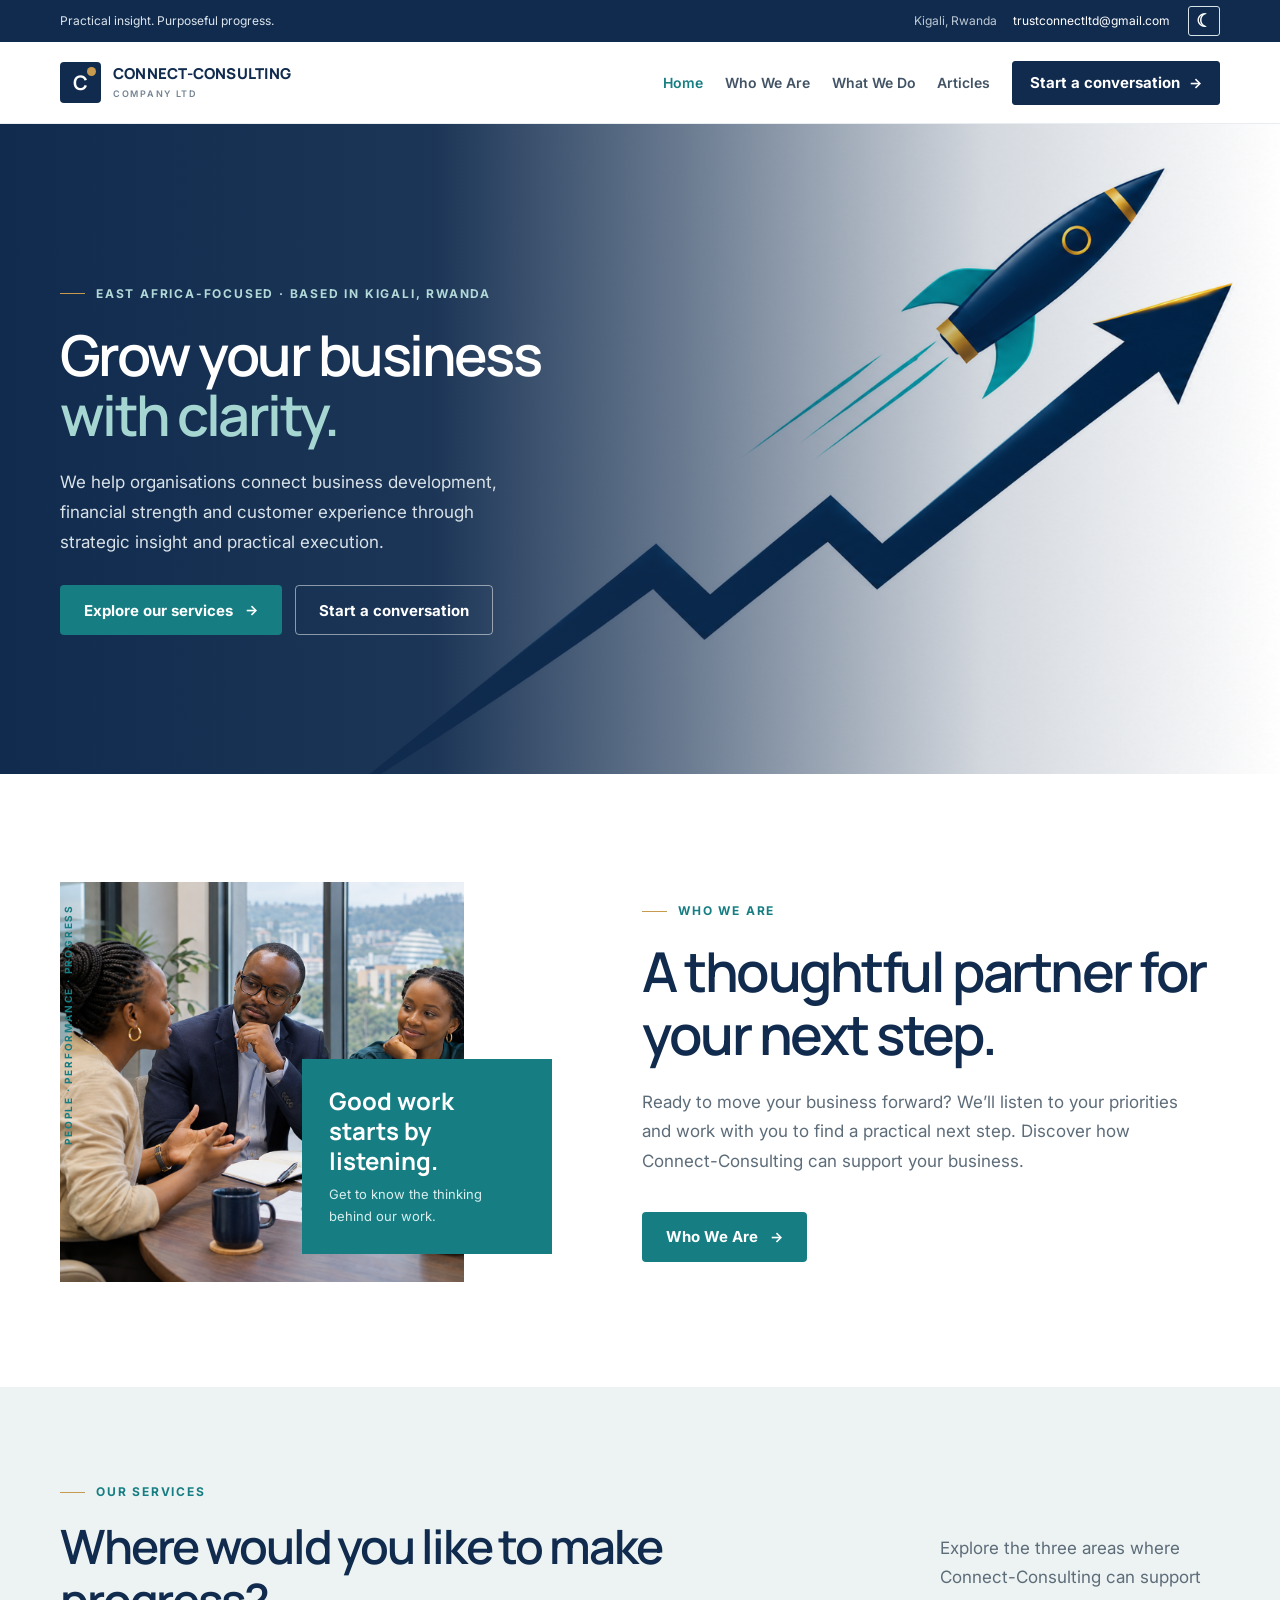
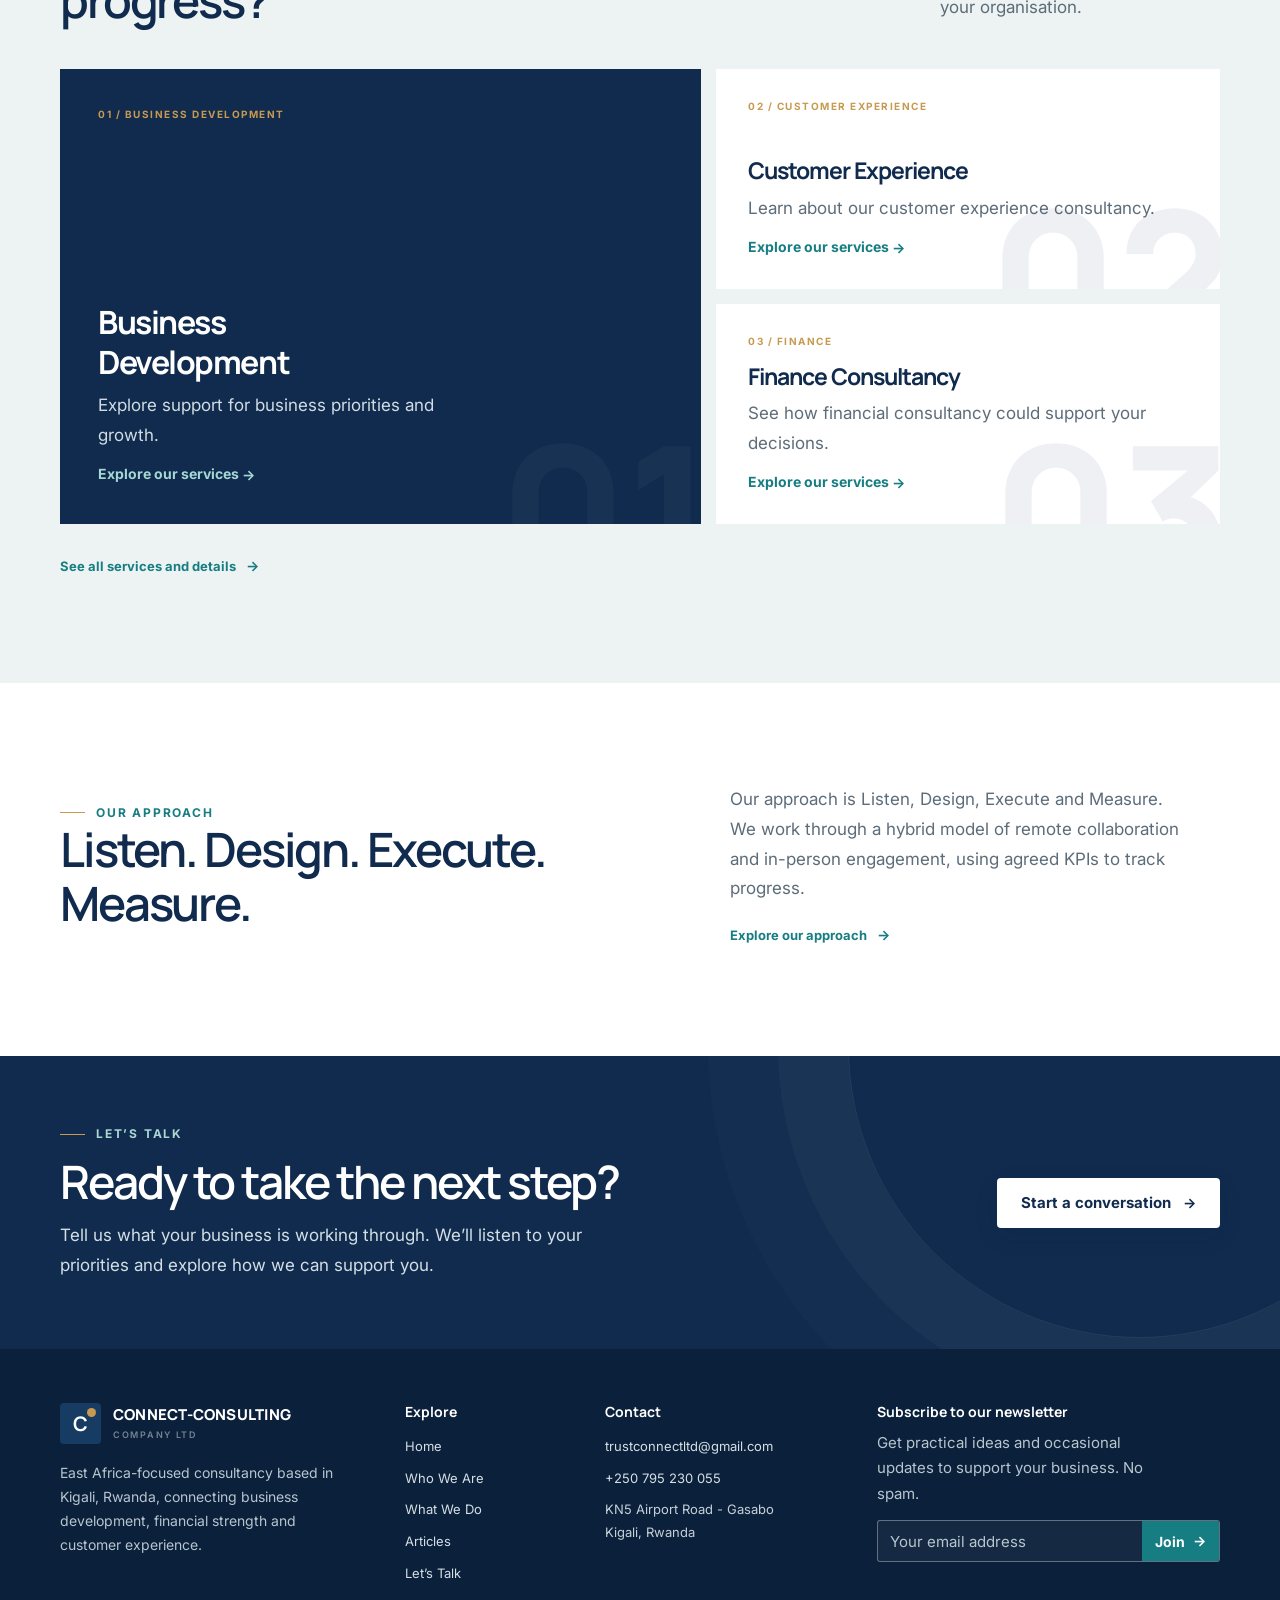
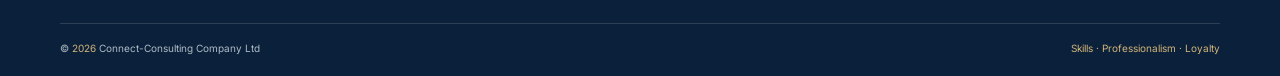
==== index.html @ bd37f237 "Refresh stylesheet cache for dark menu contrast" ====
<!doctype html>
<html lang="en">
<head>
  <meta charset="utf-8">
  <meta name="viewport" content="width=device-width, initial-scale=1">
  <script>try{document.documentElement.dataset.theme=localStorage.getItem("connect-consulting-theme")==="dark"?"dark":"light";}catch(e){document.documentElement.dataset.theme="light";}</script>
  <meta name="theme-color" content="#102b4e">
  <meta name="description" content="East Africa-focused consultancy based in Kigali, Rwanda, bringing together business development, finance consultancy and customer experience." />
  <title>Connect-Consulting Company Ltd | Clarity for your next move</title>
  <link rel="preconnect" href="https://fonts.googleapis.com">
  <link rel="preconnect" href="https://fonts.gstatic.com" crossorigin>
  <link href="https://fonts.googleapis.com/css2?family=Inter:wght@400;500;600;700&family=Manrope:wght@400;500;600;700;800&display=swap" rel="stylesheet">
  <link rel="stylesheet" href="site.css?v=dark-menu-contrast-20261125">

<style>
.home-hero{min-height:650px;display:grid;grid-template-columns:1.02fr .98fr;background:var(--navy);color:#fff;overflow:hidden;position:relative;background-image:linear-gradient(90deg,var(--navy) 0%,#102b4ef2 34%,#102b4e9c 54%,#102b4e2e 77%,#102b4e00 100%),url('hero-rocket-growth-white.png');background-size:cover;background-position:center;background-repeat:no-repeat}.home-hero-copy{padding:100px max(45px,calc((100vw - 1160px)/2)) 78px max(24px,calc((100vw - 1160px)/2));position:relative;z-index:1;align-self:center}.home-hero-copy .eyebrow{color:#b2d9d8}.home-hero h1{color:#fff;font-size:clamp(40px,4.4vw,68px);max-width:630px;line-height:1.08;margin:22px 0}.home-hero h1 em{color:#a5d6d1;font-style:normal}.home-hero-copy>p{max-width:480px;color:#d9e2e8;font-size:17px;line-height:1.7}.home-hero .hero-actions{margin-top:28px}.home-hero-image{position:absolute;inset:0;min-height:0;z-index:0;background:url('hero-rocket-growth-white.png') center/cover no-repeat}.home-hero-image:before{content:"";position:absolute;inset:0;background:linear-gradient(90deg,var(--navy) 0%,#102b4ef2 34%,#102b4e9c 54%,#102b4e2e 77%,#102b4e00 100%)}.hero-image-note{position:absolute;right:7%;bottom:8%;background:#fff;color:var(--navy);padding:22px 24px;max-width:230px;box-shadow:var(--shadow)}.hero-image-note small{color:var(--teal);font-weight:700;text-transform:uppercase;letter-spacing:.14em;font-size:10px}.hero-image-note b{font:700 18px/1.35 var(--display);display:block;margin-top:7px}
.home-ribbon{background:#f3f5f2;border-bottom:1px solid var(--line)}.home-ribbon .wrap{min-height:74px;display:flex;align-items:center;justify-content:space-between;gap:20px}.ribbon-intro{font-size:11px;letter-spacing:.12em;text-transform:uppercase;color:#687985;font-weight:700}.ribbon-services{display:flex;gap:30px;flex-wrap:wrap;color:var(--navy);font:700 12px var(--display)}.ribbon-services span:before{content:"/";color:var(--gold);margin-right:9px}
.home-about{padding:108px 0 105px;overflow:hidden}.home-about-grid{display:grid;grid-template-columns:.92fr 1.08fr;gap:90px;align-items:center}.home-about-visual{height:490px;position:relative}.home-about-visual img{height:100%;width:82%;object-fit:cover}.about-vertical{position:absolute;left:0;top:22px;writing-mode:vertical-rl;transform:rotate(180deg);font-size:10px;letter-spacing:.18em;text-transform:uppercase;color:var(--teal);font-weight:700}.about-cutout{position:absolute;right:0;bottom:28px;background:var(--teal);color:white;padding:27px;width:250px}.about-cutout strong{font:700 24px/1.25 var(--display);display:block}.about-cutout span{font-size:12px;display:block;margin-top:8px;color:#d8eeee}.home-about-copy .eyebrow{margin-bottom:20px}.home-about-copy h2{max-width:580px;font-size:clamp(34px,3.6vw,49px)}.home-about-copy p{max-width:545px;color:var(--muted);font-size:16px;margin:22px 0}.about-signature{margin-top:30px;padding-top:20px;border-top:1px solid var(--line);display:flex;align-items:center;gap:15px}.signature-line{height:1px;width:42px;background:var(--gold)}.about-signature span{font:700 12px var(--display);color:var(--navy)}
.home-services{background:#edf3f2;padding:96px 0 104px;overflow:hidden}.services-intro{display:flex;align-items:flex-end;justify-content:space-between;gap:30px;margin-bottom:42px}.services-intro .section-head{margin:0;max-width:620px}.services-intro h2{font-size:clamp(34px,3.8vw,49px)}.services-intro>p{max-width:280px;color:var(--muted);font-size:14px;margin:0 0 4px}.service-mosaic{display:grid;grid-template-columns:1.12fr .88fr;grid-template-rows:220px 220px;gap:15px}.service-tile{position:relative;padding:29px 32px;overflow:hidden;background:#fff;display:flex;flex-direction:column;justify-content:space-between}.service-tile:first-child{grid-row:span 2;background:var(--navy);color:white;padding:37px 38px}.service-tile h3{font-size:23px}.service-tile:first-child h3{font-size:32px;color:white;max-width:310px}.service-tile p{font-size:14px;color:var(--muted);max-width:440px;margin:9px 0}.service-tile:first-child p{color:#d2dce3;max-width:360px;font-size:14px}.service-tile .tile-index{font-size:10px;letter-spacing:.15em;color:var(--gold);font-weight:700}.tile-arrow{align-self:flex-end;color:var(--teal);font-size:20px}.service-tile:first-child .tile-arrow{color:#9dd3d0}.tile-watermark{position:absolute;right:-12px;bottom:-62px;font:800 190px/.8 var(--display);color:#ffffff09;pointer-events:none}.service-tile:not(:first-child) .tile-watermark{color:#102b4e12}.tile-link{font-size:13px;font-weight:700;color:var(--teal);margin-top:8px}.service-tile:first-child .tile-link{color:#a6d8d3}
.home-approach{padding:102px 0 108px;background:#fff}.approach-heading{display:grid;grid-template-columns:1fr .75fr;gap:70px;align-items:end;margin-bottom:56px}.approach-heading h2{font-size:clamp(37px,4.6vw,56px);max-width:570px}.approach-heading p{margin:0 0 5px;color:var(--muted);max-width:385px}.approach-track{display:grid;grid-template-columns:repeat(4,1fr);position:relative}.approach-track:before{content:"";position:absolute;top:13px;left:7px;right:7px;height:1px;background:#dbe4e5}.approach-stop{position:relative;padding:42px 22px 5px 0}.approach-stop:not(:first-child){padding-left:21px}.approach-stop:before{content:"";position:absolute;top:7px;left:0;width:13px;height:13px;border:1px solid var(--teal);background:#fff;border-radius:50%;z-index:1}.approach-stop .num{font:700 10px var(--display);letter-spacing:.14em;color:var(--teal)}.approach-stop h3{margin:10px 0;font-size:21px}.approach-stop p{margin:0;font-size:13px;line-height:1.7;color:var(--muted);max-width:210px}
.home-hybrid{display:grid;grid-template-columns:1.05fr .95fr;min-height:490px;background:var(--navy);color:#fff}.hybrid-photo{background:url('https://images.unsplash.com/photo-1556761175-b413da4baf72?auto=format&fit=crop&w=1300&q=85') center/cover;min-height:490px;position:relative}.hybrid-photo:after{content:"";position:absolute;inset:0;background:linear-gradient(0deg,#102b4e70,transparent 50%)}.hybrid-photo span{position:absolute;bottom:27px;left:7%;color:white;font-size:11px;letter-spacing:.11em;text-transform:uppercase;z-index:1}.hybrid-copy{padding:78px max(30px,calc((100vw - 1160px)/2)) 76px 65px;align-self:center}.hybrid-copy .eyebrow{color:#a9d5d4;margin-bottom:18px}.hybrid-copy h2{color:white;font-size:clamp(36px,4vw,52px)}.hybrid-copy>p{color:#d4dfe5;max-width:430px;font-size:15px}.hybrid-tags{display:flex;gap:9px;flex-wrap:wrap;margin-top:26px}.hybrid-tags span{border:1px solid #ffffff40;padding:8px 12px;font-size:10px;color:#eef3f5;letter-spacing:.04em}
.home-difference{padding:105px 0;background:#f8f9f7}.difference-layout{display:grid;grid-template-columns:.82fr 1.18fr;gap:75px;align-items:center}.spl-feature{background:var(--teal);color:white;padding:42px 36px;position:relative;min-height:340px;display:flex;flex-direction:column;justify-content:space-between;overflow:hidden}.spl-feature:after{content:"SPL";position:absolute;font:800 170px/.8 var(--display);letter-spacing:-.1em;color:#ffffff12;right:0;bottom:4px}.spl-feature small{font-size:10px;letter-spacing:.17em;text-transform:uppercase;color:#d5eeee;font-weight:700}.spl-feature strong{font:700 42px/1.08 var(--display);position:relative;z-index:1}.spl-feature p{max-width:250px;color:#e0f0ef;font-size:13px;margin:0;position:relative;z-index:1}.difference-copy .eyebrow{margin-bottom:17px}.difference-copy h2{font-size:clamp(36px,4.2vw,51px)}.difference-copy>p{max-width:560px;color:var(--muted);margin:17px 0 24px}.diff-line{display:flex;align-items:flex-start;gap:14px;padding:13px 0;border-top:1px solid #dfe5e5}.diff-line b{display:block;font:700 13px var(--display);color:var(--navy)}.diff-line span{font-size:13px;color:var(--muted)}.diff-line i{font-style:normal;color:var(--gold);font-size:16px}
.home-examples{padding:97px 0 103px;background:#fff}.examples-heading{display:flex;justify-content:space-between;align-items:end;gap:25px;margin-bottom:28px}.examples-heading .section-head{margin:0}.examples-heading h2{font-size:clamp(34px,4vw,48px)}.mini-notice{background:#fbf5e9;color:#765e37;border-left:2px solid var(--gold);padding:10px 14px;font-size:11px;max-width:285px}.example-rows{border-top:1px solid var(--line)}.example-row{display:grid;grid-template-columns:220px 1fr 30px;gap:25px;align-items:center;padding:22px 8px;border-bottom:1px solid var(--line)}.example-row .tag{font-size:9px;text-transform:uppercase;letter-spacing:.1em;color:#8c6b32;font-weight:700}.example-row h3{font-size:18px}.example-row p{font-size:13px;color:var(--muted);margin:4px 0 0}.example-row .row-arrow{color:var(--teal);font-size:19px}.home-contact{background:var(--navy);color:white;padding:77px 0;position:relative;overflow:hidden}.home-contact:after{content:"";position:absolute;right:-150px;top:-300px;width:580px;height:580px;border:1px solid #ffffff15;border-radius:50%;box-shadow:0 0 0 70px #ffffff07,0 0 0 140px #ffffff04}.home-contact .wrap{display:flex;align-items:center;justify-content:space-between;gap:35px;position:relative;z-index:1}.home-contact .eyebrow{color:#aad7d4;margin-bottom:13px}.home-contact h2{color:white;font-size:clamp(36px,4vw,52px);max-width:620px}.home-contact p{color:#d4dfe5;margin:12px 0 0;max-width:550px}.home-contact .button{flex-shrink:0}
@media(max-width:900px){.home-hero-copy{padding-left:36px;padding-right:28px}.home-about-grid{gap:48px}.hybrid-copy{padding-left:40px}.difference-layout{gap:40px}}
@media(max-width:700px){.home-hero{display:flex;align-items:center;position:relative;grid-template-columns:1fr;min-height:600px;background-image:linear-gradient(#102b4e99,#102b4e99),url('hero-rocket-growth-white.png');background-size:cover,cover;background-position:center,right center;background-repeat:no-repeat,no-repeat}.home-hero-copy{width:100%;padding:49px 22px 57px;z-index:1}.home-hero h1{font-size:clamp(36px,10vw,48px)}.home-hero-image{position:absolute;inset:0;min-height:0;z-index:0;background-size:cover;background-position:100% center}.home-hero-image:before{background:linear-gradient(90deg,#102b4ecf 0%,#102b4eaa 52%,#102b4e80 100%)}.hero-image-note{display:none}.home-ribbon .wrap{align-items:flex-start;flex-direction:column;padding:16px 0;gap:8px}.ribbon-services{gap:8px 17px}.home-about{padding:74px 0}.home-about-grid{grid-template-columns:1fr;gap:40px}.home-about-visual{height:350px;margin-left:20px}.about-cutout{padding:18px;width:205px}.about-cutout strong{font-size:20px}.services-intro{align-items:flex-start;flex-direction:column}.services-intro .section-head{margin-bottom:0}.service-mosaic{grid-template-columns:1fr;grid-template-rows:auto}.service-tile,.service-tile:first-child{grid-row:auto;min-height:220px;padding:25px}.service-tile:first-child{min-height:260px}.service-tile:first-child h3{font-size:30px}.home-approach{padding:75px 0}.approach-heading{grid-template-columns:1fr;gap:16px;margin-bottom:37px}.approach-track{grid-template-columns:1fr 1fr;row-gap:23px}.approach-track:before{display:none}.approach-stop,.approach-stop:not(:first-child){padding:31px 16px 0 0}.approach-stop:before{top:0}.hybrid{display:block}.home-hybrid{grid-template-columns:1fr}.hybrid-photo{min-height:290px}.hybrid-copy{padding:55px 22px}.difference-layout{grid-template-columns:1fr;gap:33px}.spl-feature{min-height:260px;padding:30px}.spl-feature strong{font-size:36px}.home-difference{padding:76px 0}.examples-heading{align-items:flex-start;flex-direction:column}.mini-notice{max-width:none}.example-row{grid-template-columns:1fr 22px;gap:6px 14px;padding:18px 3px}.example-row .tag{grid-column:1/-1}.example-row h3{font-size:16px}.example-row p{max-width:490px}.example-row .row-arrow{grid-column:2;grid-row:2/4}.home-contact{padding:59px 0}.home-contact .wrap{align-items:flex-start;flex-direction:column;gap:25px}}

.home-teaser .home-about-visual{height:400px}.home-teaser .home-about-copy{max-width:570px}.home-teaser .home-about-copy h2{font-size:clamp(37px,4.5vw,55px)}.home-teaser .home-about-copy .button{margin-top:13px}.service-mosaic a.service-tile{color:inherit;text-decoration:none}.service-mosaic a.service-tile:first-child{color:#fff}.service-mosaic a.service-tile:first-child h3{color:white}.service-tile:hover .tile-link{ text-decoration:underline}.services-more{margin-top:23px}.approach-teaser{display:grid;grid-template-columns:1.1fr .9fr;gap:70px;align-items:center}.approach-teaser h2{max-width:620px;font-size:clamp(35px,4vw,48px)}.approach-teaser p{color:var(--muted);max-width:450px;margin:0 0 12px}.hybrid-link{color:#a9d5d4}.site-footer{background:#0b203a;color:#d5dfe5;padding:54px 0 20px}.footer-grid{display:grid;grid-template-columns:1.25fr .65fr .95fr 1.35fr;gap:42px;padding-bottom:38px}.footer-brand-link{color:white}.footer-brand-link .brand-mark{background:#173c63}.footer-brand-link .brand-name{color:#fff}.footer-about p{max-width:290px;color:#b7c5ce;font-size:12px;margin:17px 0 0}.footer-nav{display:flex;flex-direction:column;align-items:flex-start;gap:9px;font-size:11px}.footer-nav h3{color:#fff;font-size:13px;letter-spacing:0;margin-bottom:5px}.footer-nav a:hover{color:#a9d5d4}.footer-nav span{font-size:11px;color:#c5d0d8;line-height:1.7}.footer-newsletter h3{color:#fff;font-size:13px;letter-spacing:0;margin:0 0 9px}.footer-newsletter p{font-size:11px;color:#b7c5ce;line-height:1.6;margin:0 0 14px;max-width:300px}.newsletter-fields{display:flex;min-height:42px;border:1px solid #ffffff55;border-radius:3px;overflow:hidden;background:#ffffff0b}.newsletter-fields input{min-width:0;flex:1;padding:0 12px;border:0;outline:0;color:#fff;background:transparent;font:12px var(--sans)}.newsletter-fields input::placeholder{color:#b7c5ce}.newsletter-fields button{display:flex;align-items:center;gap:8px;padding:0 13px;border:0;background:var(--teal);color:#fff;font:700 11px var(--sans);cursor:pointer;transition:background .2s}.newsletter-fields button:hover{background:#116a70}.visually-hidden{position:absolute;width:1px;height:1px;padding:0;margin:-1px;overflow:hidden;clip:rect(0,0,0,0);white-space:nowrap;border:0}.footer-bottom{border-top:1px solid #ffffff24;padding-top:16px;display:flex;justify-content:space-between;gap:20px;color:#aebcc6;font-size:10px}.footer-bottom span:last-child{color:#d2b579}.home-contact{padding:69px 0}.home-contact h2{font-size:clamp(34px,3.8vw,48px)}
@media(max-width:700px){.home-teaser .home-about-visual{height:330px}.approach-teaser{grid-template-columns:1fr;gap:16px}.footer-grid{grid-template-columns:1fr 1fr;gap:30px 22px}.footer-about,.footer-newsletter{grid-column:1/-1}.footer-bottom{flex-direction:column;gap:5px}.site-footer{padding-top:40px}}

/* Responsive homepage type refinements */
.home-hero h1{font-size:clamp(40px,4.4vw,68px);line-height:1.08}
.home-about-copy h2,.services-intro h2,.approach-teaser h2{font-size:clamp(32px,3.7vw,49px)}
.hybrid-copy h2,.difference-copy h2,.examples-heading h2,.home-contact h2{font-size:clamp(31px,3.6vw,48px)}
.home-hero-copy>p{font-size:clamp(15px,1.15vw,16px);line-height:1.7}
.home-about-copy p,.approach-teaser p,.home-contact p{font-size:15px;line-height:1.75}
.service-tile p,.approach-stop p,.example-row p,.diff-line span{font-size:13px;line-height:1.65}
.service-tile .tile-link{font-size:13px}
.site-footer .footer-nav,.site-footer .footer-nav span,.site-footer .footer-about p,.site-footer .footer-newsletter p{font-size:12px;line-height:1.65}
.site-footer .footer-newsletter h3,.site-footer .footer-nav h3{font-size:14px}
@media(min-width:1500px){.home-hero h1{font-size:clamp(58px,3.8vw,68px)}}
@media(max-width:700px){
  .home-hero h1{font-size:clamp(36px,10vw,48px);line-height:1.08}
  .home-about-copy h2,.services-intro h2,.approach-teaser h2,.hybrid-copy h2,.difference-copy h2,.examples-heading h2,.home-contact h2{font-size:clamp(28px,7vw,38px)}
  .service-tile h3,.service-tile:first-child h3{font-size:24px}
  .home-hero-copy>p{font-size:15px}
}
@media(max-width:420px){.home-hero h1{font-size:clamp(35px,9.5vw,40px)}}

  

/* Homepage supporting text; all heading/title rules remain unchanged. */
.home-hero-copy>p{font-size:17px;line-height:1.75}
.home-about-copy p,.approach-teaser p,.home-contact p{font-size:16px;line-height:1.75}
.service-tile p,.approach-stop p,.example-row p,.diff-line span{font-size:15px;line-height:1.75}
.service-tile .tile-link{font-size:14px}
.home-ribbon .ribbon-intro{font-size:12px}
.home-ribbon .ribbon-services{font-size:13px}
.hero-image-note small{font-size:11px}
.about-cutout span{font-size:13px;line-height:1.65}
.site-footer .footer-nav,.site-footer .footer-nav span,.site-footer .footer-about p,.site-footer .footer-newsletter p{font-size:13px;line-height:1.75}
@media(max-width:700px){
  .home-hero-copy>p{font-size:16px}
  .service-tile p,.approach-stop p,.example-row p,.diff-line span{font-size:15px;line-height:1.7}
}



/* Homepage non-heading typography. */
.home-hero-copy>p{font-size:17px;line-height:1.75}
.home-about-copy p,.approach-teaser p,.home-contact p{font-size:16px;line-height:1.75}
.service-tile p,.approach-stop p,.example-row p,.diff-line span{font-size:15px;line-height:1.75}
.service-tile .tile-link{font-size:14px}
.home-ribbon .ribbon-intro{font-size:12px}
.home-ribbon .ribbon-services{font-size:13px}
.hero-image-note small{font-size:11px}
.about-cutout span{font-size:13px;line-height:1.65}
.site-footer .footer-nav,.site-footer .footer-nav span,.site-footer .footer-about p,.site-footer .footer-newsletter p{font-size:13px;line-height:1.75}
@media(max-width:700px){
  .home-hero-copy>p{font-size:16px}
  .service-tile p,.approach-stop p,.example-row p,.diff-line span{font-size:15px;line-height:1.7}
}

</style></head>
<body></div>
  <div class="topline"><div class="wrap"><span>Practical insight. Purposeful progress.</span><div class="top-meta"><span>Kigali, Rwanda</span><a href="mailto:trustconnectltd@gmail.com">trustconnectltd@gmail.com</a><div class="site-controls" aria-label="Appearance settings"><button class="site-pref-btn theme-toggle" id="theme-toggle" type="button" aria-label="Switch to dark theme" title="Dark theme">☾</button></div></div></div></div>
<header class="navbar"><div class="wrap nav-inner"><a class="brand" href="index.html" aria-label="Connect-Consulting home"><span class="brand-mark">C</span><span class="brand-name">CONNECT-CONSULTING<small>COMPANY LTD</small></span></a><button class="menu-toggle" aria-label="Open navigation" aria-expanded="false">☰</button><nav class="nav-links" aria-label="Main navigation"><a href="index.html" aria-current="page">Home</a><a href="about.html">Who We Are</a><a href="services.html">What We Do</a><a href="insights.html">Articles</a><a class="nav-cta" href="contact.html">Start a conversation <span class="arrow" aria-hidden="true">→</span></a></nav></div></header>
  <main>
<section class="home-hero"><div class="home-hero-copy"><div class="eyebrow">East Africa-focused · Based in Kigali, Rwanda</div><h1>Grow your business <em>with clarity.</em></h1><p>We help organisations connect business development, financial strength and customer experience through strategic insight and practical execution.</p><div class="hero-actions"><a class="button button-primary" href="services.html">Explore our services <span class="arrow">→</span></a><a class="button button-outline" href="contact.html">Start a conversation</a></div></div></section>
<section class="home-about home-teaser"><div class="wrap home-about-grid"><div class="home-about-visual"><span class="about-vertical">People · Performance · Progress</span><img src="about-consulting-session.png" alt="Illustrative consulting conversation about business priorities"><div class="about-cutout"><strong>Good work starts by listening.</strong><span>Get to know the thinking behind our work.</span></div></div><div class="home-about-copy"><div class="eyebrow">Who We Are</div><h2>A thoughtful partner for your next step.</h2><p>Ready to move your business forward? We’ll listen to your priorities and work with you to find a practical next step. Discover how Connect-Consulting can support your business.</p><a class="button button-primary" href="about.html">Who We Are <span class="arrow">→</span></a></div></div></section>
<section class="home-services"><div class="wrap"><div class="services-intro"><div class="section-head"><div class="eyebrow">Our services</div><h2>Where would you like to make progress?</h2></div><p>Explore the three areas where Connect-Consulting can support your organisation.</p></div><div class="service-mosaic"><a class="service-tile" href="services.html"><span class="tile-index">01 / BUSINESS DEVELOPMENT</span><div><h3>Business Development</h3><p>Explore support for business priorities and growth.</p><span class="tile-link">Explore our services <span class="arrow" aria-hidden="true">→</span></span></div><span class="tile-watermark">01</span></a><a class="service-tile" href="services.html"><span class="tile-index">02 / CUSTOMER EXPERIENCE</span><div><h3>Customer Experience</h3><p>Learn about our customer experience consultancy.</p><span class="tile-link">Explore our services <span class="arrow" aria-hidden="true">→</span></span></div><span class="tile-watermark">02</span></a><a class="service-tile" href="services.html"><span class="tile-index">03 / FINANCE</span><div><h3>Finance Consultancy</h3><p>See how financial consultancy could support your decisions.</p><span class="tile-link">Explore our services <span class="arrow" aria-hidden="true">→</span></span></div><span class="tile-watermark">03</span></a></div><div class="services-more"><a class="text-link" href="services.html">See all services and details <span class="arrow">→</span></a></div></div></section>
<section class="home-approach"><div class="wrap approach-teaser"><div><div class="eyebrow">Our approach</div><h2>Listen. Design. Execute. Measure.</h2></div><div><p>Our approach is Listen, Design, Execute and Measure. We work through a hybrid model of remote collaboration and in-person engagement, using agreed KPIs to track progress.</p><a class="text-link" href="about.html">Explore our approach <span class="arrow">→</span></a></div></div></section>
<section class="home-contact"><div class="wrap"><div><div class="eyebrow">Let’s talk</div><h2>Ready to take the next step?</h2><p>Tell us what your business is working through. We’ll listen to your priorities and explore how we can support you.</p></div><a class="button button-light" href="contact.html">Start a conversation <span class="arrow" aria-hidden="true">→</span></a></div></section>
</main><footer class="site-footer"><div class="wrap footer-grid"><div class="footer-about"><a class="brand footer-brand-link" href="index.html"><span class="brand-mark">C</span><span class="brand-name">CONNECT-CONSULTING<small>COMPANY LTD</small></span></a><p>East Africa-focused consultancy based in Kigali, Rwanda, connecting business development, financial strength and customer experience.</p></div><div class="footer-nav"><h3>Explore</h3><a href="index.html">Home</a><a href="about.html">Who We Are</a><a href="services.html">What We Do</a><a href="insights.html">Articles</a><a href="contact.html">Let’s Talk</a></div><div class="footer-nav footer-contact"><h3>Contact</h3><a href="mailto:trustconnectltd@gmail.com">trustconnectltd@gmail.com</a><a href="tel:+250795230055">+250 795 230 055</a><span>KN5 Airport Road - Gasabo<br>Kigali, Rwanda</span></div><div class="footer-newsletter"><h3>Subscribe to our newsletter</h3><p>Get practical ideas and occasional updates to support your business. No spam.</p><form class="newsletter-form"><label class="visually-hidden" for="newsletter-email">Email address</label><div class="newsletter-fields"><input id="newsletter-email" name="email" type="email" autocomplete="email" placeholder="Your email address" required><button type="submit" aria-label="Subscribe to newsletter">Join <span class="arrow" aria-hidden="true">→</span></button></div></form></div></div><div class="wrap footer-bottom"><span>© <span class="year"></span> Connect-Consulting Company Ltd</span><span>Skills · Professionalism · Loyalty</span></div></footer><script>const toggle=document.querySelector('.menu-toggle'),nav=document.querySelector('.nav-links');toggle.addEventListener('click',()=>{const open=nav.classList.toggle('open');toggle.setAttribute('aria-expanded',open);toggle.setAttribute('aria-label',open?'Close navigation':'Open navigation');toggle.textContent=open?'×':'☰'});nav.querySelectorAll('a').forEach(link=>link.addEventListener('click',()=>{nav.classList.remove('open');toggle.setAttribute('aria-expanded','false');toggle.textContent='☰'}));document.querySelectorAll('.year').forEach(el=>el.textContent=new Date().getFullYear());</script>
<script src="site-preferences.js?v=theme-only-20261120"></script>
<script>document.querySelectorAll('.newsletter-form').forEach(form=>form.addEventListener('submit',event=>{event.preventDefault();const email=form.querySelector('input[type=email]').value.trim();const subject=encodeURIComponent('Newsletter subscription');const body=encodeURIComponent('Please add me to the Connect-Consulting newsletter. My email address is '+email);window.location.href='mailto:trustconnectltd@gmail.com?subject='+subject+'&body='+body;}));</script>
</body></html>
---- site.css ----
:root{--navy:#102b4e;--navy2:#173c63;--teal:#167e83;--teal-light:#e7f3f2;--gold:#c79a50;--ink:#172b3e;--muted:#5d6c79;--paper:#f8f9f7;--white:#fff;--line:#e4e9ea;--shadow:0 22px 60px #102b4e15;--sans:'Inter',sans-serif;--display:'Manrope',sans-serif}
    *{box-sizing:border-box}html{scroll-behavior:smooth;scroll-padding-top:90px}body{margin:0;color:var(--ink);font-family:var(--sans);font-size:15px;line-height:1.65;background:var(--white)}a{color:inherit;text-decoration:none}button{font:inherit}.wrap{width:min(1160px,calc(100% - 48px));margin:auto}.eyebrow{display:flex;align-items:center;gap:11px;text-transform:uppercase;letter-spacing:.15em;font-size:11px;font-weight:700;color:var(--teal)}.eyebrow:before{content:"";width:25px;height:1px;background:var(--gold)}h1,h2,h3{font-family:var(--display);line-height:1.14;letter-spacing:-.045em;margin:0;color:var(--navy)}h1{font-size:clamp(46px,6vw,76px);font-weight:600}h2{font-size:clamp(33px,4vw,48px);font-weight:600}h3{font-size:21px;font-weight:700}.lead{font-size:18px;color:var(--muted);line-height:1.7}.section{padding:105px 0}.section-head{max-width:640px;margin-bottom:45px}.section-head .eyebrow{margin-bottom:18px}.section-head p{margin:17px 0 0;color:var(--muted);font-size:16px}.button{display:inline-flex;align-items:center;justify-content:center;gap:12px;min-height:52px;padding:0 23px;border-radius:4px;font-size:13px;font-weight:700;transition:.2s ease;border:1px solid transparent}.button:hover{transform:translateY(-2px)}.button-primary{background:var(--teal);color:#fff}.button-primary:hover{background:#116a70}.button-outline{border-color:#ffffff80;color:#fff}.button-light{background:#fff;color:var(--navy);box-shadow:0 8px 24px #071e3518}.arrow{font-size:18px;line-height:1}
    .topline{background:var(--navy);color:#dce5ed;font-size:11px}.topline .wrap{height:35px;display:flex;justify-content:space-between;align-items:center}.topline a{color:#fff}.top-meta{display:flex;gap:24px}.top-meta span{opacity:.85}.navbar{height:82px;display:flex;align-items:center;background:#fff;position:sticky;top:0;z-index:10;border-bottom:1px solid #e9edef}.nav-inner{display:flex;align-items:center;justify-content:space-between}.brand{display:flex;align-items:center;gap:12px;color:var(--navy)}.brand-mark{width:41px;height:41px;border-radius:4px;background:var(--navy);display:grid;place-items:center;color:white;font-family:var(--display);font-size:20px;font-weight:700;position:relative}.brand-mark:after{content:"";position:absolute;width:9px;height:9px;background:var(--gold);border-radius:50%;right:5px;top:5px}.brand-name{font:800 15px/1.12 var(--display);letter-spacing:.015em}.brand-name small{display:block;font:600 9px var(--sans);letter-spacing:.19em;color:#748392;margin-top:5px}.nav-links{display:flex;align-items:center;gap:28px;font-size:14px;font-weight:600;color:#425365}.nav-links a:hover{color:var(--teal)}.nav-cta{padding:12px 17px;background:var(--navy);color:white!important;border-radius:3px}.menu-toggle{display:none;border:0;background:none;color:var(--navy);font-size:26px}
    .hero{background:var(--navy);color:#fff;position:relative;overflow:hidden;min-height:615px}.hero:before{content:"";position:absolute;inset:0 0 0 50%;background:linear-gradient(90deg,var(--navy) 0%,#102b4e55 37%,#102b4e08 100%),url('https://images.unsplash.com/photo-1497366754035-f200968a6e72?auto=format&fit=crop&w=1500&q=85') center/cover}.hero:after{content:"";position:absolute;width:540px;height:540px;border:1px solid #ffffff12;border-radius:50%;right:30%;top:-260px;box-shadow:0 0 0 75px #ffffff06,0 0 0 150px #ffffff04;pointer-events:none}.hero-content{position:relative;z-index:1;max-width:650px;padding:105px 0 110px}.hero .eyebrow{color:#b4dada;margin-bottom:23px}.hero h1{color:#fff;max-width:640px}.hero h1 span{color:#a7d6d3}.hero .lead{color:#d8e0e6;max-width:540px;margin:25px 0 31px;font-size:17px}.hero-actions{display:flex;gap:13px;flex-wrap:wrap}.hero-note{display:flex;gap:13px;align-items:center;margin-top:55px;color:#d4e0e7;font-size:12px}.hero-note i{display:block;width:30px;height:1px;background:var(--gold)}.hero-note strong{color:#fff;font-weight:600}.hero-card{position:absolute;z-index:1;right:max(calc((100% - 1160px)/2),24px);bottom:39px;padding:18px 21px;background:#fff;color:var(--navy);box-shadow:var(--shadow);width:215px}.hero-card small{font-size:10px;text-transform:uppercase;letter-spacing:.13em;color:var(--teal);font-weight:700}.hero-card p{font:700 16px/1.4 var(--display);margin:7px 0 0}
    .intro{background:var(--paper)}.intro-grid{display:grid;grid-template-columns:.92fr 1.08fr;gap:90px;align-items:center}.intro-visual{height:440px;position:relative}.intro-visual img{width:82%;height:100%;object-fit:cover;display:block}.image-caption{position:absolute;right:0;bottom:29px;width:220px;padding:23px;background:var(--navy);color:#fff;box-shadow:var(--shadow)}.image-caption b{font:700 17px var(--display);display:block;margin-bottom:5px}.image-caption span{font-size:12px;color:#cfdae2}.intro-copy .eyebrow{margin-bottom:19px}.intro-copy p{color:var(--muted);margin:18px 0}.text-link{display:inline-flex;gap:10px;color:var(--teal);font-size:13px;font-weight:700;margin-top:8px}.text-link:hover{gap:15px}.pillars{display:flex;gap:0;margin-top:32px;border-top:1px solid var(--line);padding-top:23px}.pillar{flex:1;padding-right:13px}.pillar+.pillar{border-left:1px solid var(--line);padding-left:18px}.pillar b{display:block;color:var(--navy);font:700 13px var(--display)}.pillar span{font-size:11px;color:var(--muted)}
    .services{background:#fff}.service-grid{display:grid;grid-template-columns:repeat(3,1fr);gap:18px}.service-card{padding:30px 27px 27px;border:1px solid var(--line);min-height:286px;position:relative;transition:.25s}.service-card:hover{transform:translateY(-5px);box-shadow:var(--shadow);border-color:#c9dbdd}.service-number{font:600 12px var(--display);color:var(--gold);letter-spacing:.12em}.service-icon{margin:23px 0 17px;width:42px;height:42px;border:1px solid #d7e4e4;border-radius:50%;display:grid;place-items:center;color:var(--teal)}.service-icon svg{width:20px;height:20px}.service-card p{color:var(--muted);font-size:13px;margin:11px 0 20px}.service-card a{color:var(--teal);font-size:12px;font-weight:700}
    .approach{background:var(--navy);color:#fff;position:relative;overflow:hidden}.approach:after{content:"";position:absolute;width:460px;height:460px;border:1px solid #ffffff12;border-radius:50%;right:-170px;bottom:-295px;box-shadow:0 0 0 70px #ffffff06,0 0 0 140px #ffffff04}.approach h2{color:#fff}.approach .section-head p{color:#ced9e1}.approach .eyebrow{color:#a9d5d4}.steps{display:grid;grid-template-columns:repeat(4,1fr);position:relative;z-index:1}.step{padding:25px 25px 10px 0;border-top:1px solid #ffffff40;position:relative}.step:before{content:"";position:absolute;top:-4px;left:0;width:7px;height:7px;border-radius:50%;background:var(--gold)}.step+.step{padding-left:24px;border-left:1px solid #ffffff25}.step .num{font:600 12px var(--display);letter-spacing:.1em;color:#a9d5d4}.step h3{color:#fff;margin:15px 0 9px}.step p{font-size:13px;color:#cad5de;margin:0;max-width:225px}
    .delivery{background:var(--paper)}.delivery-grid{display:grid;grid-template-columns:1fr .95fr;gap:85px;align-items:center}.delivery-photo{height:440px;position:relative}.delivery-photo img{width:100%;height:100%;object-fit:cover}.photo-label{position:absolute;left:-18px;bottom:24px;background:var(--teal);color:#fff;padding:15px 20px;font-size:12px;font-weight:700;letter-spacing:.04em}.delivery-copy .eyebrow{margin-bottom:18px}.delivery-copy p{color:var(--muted);margin:18px 0}.delivery-points{display:grid;grid-template-columns:1fr 1fr;gap:18px;margin-top:30px}.delivery-points div{border-top:1px solid var(--line);padding-top:13px}.delivery-points b{font:700 13px var(--display);display:block;color:var(--navy)}.delivery-points span{font-size:12px;color:var(--muted)}
    .difference{background:#fff}.diff-grid{display:grid;grid-template-columns:1fr 1fr;gap:70px;align-items:center}.diff-image{height:470px;position:relative}.diff-image img{height:100%;width:100%;object-fit:cover}.diff-stamp{position:absolute;right:-18px;top:29px;background:#fff;padding:20px 23px;box-shadow:var(--shadow);max-width:210px}.diff-stamp b{color:var(--teal);font:800 14px var(--display);letter-spacing:.07em}.diff-stamp span{display:block;font-size:12px;color:var(--muted);line-height:1.5;margin-top:6px}.diff-copy .eyebrow{margin-bottom:18px}.diff-copy>p{color:var(--muted);margin:18px 0 25px}.diff-item{display:flex;gap:16px;padding:16px 0;border-top:1px solid var(--line)}.diff-item .check{color:var(--teal);font-size:16px;font-weight:700}.diff-item b{font:700 14px var(--display);color:var(--navy);display:block}.diff-item span{font-size:12px;color:var(--muted)}
    .examples{background:var(--paper)}.notice{background:#fff8e9;border-left:3px solid var(--gold);padding:13px 17px;color:#725a31;font-size:12px;margin:-17px 0 25px}.case-grid{display:grid;grid-template-columns:repeat(3,1fr);gap:18px}.case{background:white;border:1px solid var(--line);padding:27px 25px}.case .tag{font-size:10px;text-transform:uppercase;letter-spacing:.12em;font-weight:700;color:#8c6b32;background:#fbf2e2;padding:6px 9px;display:inline-block}.case h3{font-size:18px;margin:19px 0 9px}.case p{font-size:13px;color:var(--muted);margin:0}.case small{display:block;margin-top:19px;color:#7d898f;font-size:10px}
    .contact{background:var(--navy);color:#fff;position:relative;overflow:hidden}.contact:before{content:"";position:absolute;inset:0 0 0 57%;background:linear-gradient(90deg,var(--navy),#102b4e55),url('https://images.unsplash.com/photo-1497366811353-6870744d04b2?auto=format&fit=crop&w=1100&q=80') center/cover;opacity:.5}.contact .wrap{position:relative}.contact-grid{display:grid;grid-template-columns:1.1fr .9fr;gap:70px;align-items:center}.contact h2{color:#fff;max-width:560px}.contact .eyebrow{color:#a9d5d4;margin-bottom:19px}.contact-copy p{color:#d1dce3;max-width:520px;margin:19px 0 26px}.contact-details{border-left:1px solid #ffffff45;padding-left:35px}.contact-details .detail{margin:0 0 22px}.detail small{display:block;text-transform:uppercase;letter-spacing:.12em;font-size:10px;color:#a9d5d4;font-weight:700}.detail a,.detail span{display:block;color:#fff;font-size:15px;margin-top:4px}.detail a:hover{color:#aad9d7}.footer{background:#0b203a;color:#c5d0d8;padding:25px 0;font-size:11px}.footer .wrap{display:flex;justify-content:space-between;align-items:center;gap:20px}.footer-brand{font:700 12px var(--display);color:white}.footer-note{opacity:.75;text-align:right}
    @media(max-width:900px){.nav-links{gap:17px}.nav-links a{font-size:11px}.hero-card{display:none}.intro-grid,.delivery-grid{gap:45px}.diff-grid{gap:45px}.contact-grid{gap:35px}}
    @media(max-width:700px){.wrap{width:min(100% - 36px,540px)}.topline .wrap{height:32px}.topline .top-meta span:first-child{display:none}.navbar{height:70px}.menu-toggle{display:block}.nav-links{display:none;position:absolute;top:70px;left:0;right:0;background:white;padding:15px 22px 24px;box-shadow:0 16px 25px #102b4e15;flex-direction:column;align-items:stretch;gap:0}.nav-links.open{display:flex}.nav-links a{font-size:15px;padding:12px 4px;border-bottom:1px solid var(--line)}.nav-links .nav-cta{margin-top:12px;text-align:center;border:0}.hero{min-height:650px}.hero:before{inset:0;background:linear-gradient(90deg,#102b4eed,#102b4e9c),url('https://images.unsplash.com/photo-1497366754035-f200968a6e72?auto=format&fit=crop&w=1100&q=80') center/cover}.hero-content{padding:92px 0 80px}.hero .lead{font-size:16px}.hero-note{margin-top:40px}.section{padding:76px 0}.intro-grid,.delivery-grid,.diff-grid,.contact-grid{grid-template-columns:1fr;gap:38px}.intro-visual{height:350px}.intro-visual img{width:88%}.section-head{margin-bottom:30px}.service-grid,.case-grid{grid-template-columns:1fr}.service-card{min-height:auto}.steps{grid-template-columns:1fr 1fr;row-gap:30px}.step{min-height:155px}.step:nth-child(3){padding-left:0;border-left:0}.delivery-photo{height:330px;margin-left:15px}.photo-label{left:-15px}.diff-image{height:340px;margin-right:14px}.diff-stamp{right:-14px}.delivery-points{gap:12px}.contact:before{inset:40% 0 0;opacity:.19}.contact-details{border-left:0;border-top:1px solid #ffffff45;padding:27px 0 0;display:grid;grid-template-columns:1fr 1fr;gap:4px 20px}.footer .wrap{align-items:flex-start;flex-direction:column}.footer-note{text-align:left}}
    @media(prefers-reduced-motion:reduce){html{scroll-behavior:auto}*,*:before,*:after{transition:none!important}}
  
.page-hero{background:var(--navy);color:#fff;position:relative;overflow:hidden;padding:95px 0 90px}.page-hero:after{content:"";position:absolute;width:450px;height:450px;border:1px solid #ffffff16;border-radius:50%;right:7%;top:-260px;box-shadow:0 0 0 70px #ffffff08,0 0 0 140px #ffffff05}.page-hero .wrap{position:relative;z-index:1}.page-hero .eyebrow{color:#aad5d3;margin-bottom:19px}.page-hero h1{font-size:clamp(42px,5.5vw,66px);color:#fff;max-width:780px}.page-hero p{color:#d7e1e7;max-width:690px;font-size:17px;margin:20px 0 0}.page-body{padding:82px 0}.page-body.paper{background:var(--paper)}.prose{max-width:800px}.prose p{color:var(--muted);font-size:16px}.split{display:grid;grid-template-columns:1fr 1fr;gap:70px;align-items:center}.page-photo{height:420px;position:relative}.page-photo img{width:100%;height:100%;object-fit:cover}.quote-card{background:var(--navy);color:#fff;padding:24px;position:absolute;right:-15px;bottom:22px;max-width:245px;font:700 17px/1.5 var(--display)}.values{display:grid;grid-template-columns:repeat(3,1fr);gap:18px;margin-top:36px}.value{padding:24px;border:1px solid var(--line);background:#fff}.value b{font:700 17px var(--display);color:var(--navy)}.value p{font-size:13px;color:var(--muted);margin:8px 0 0}.service-detail{display:grid;grid-template-columns:70px 1fr;gap:22px;padding:31px 0;border-bottom:1px solid var(--line)}.service-detail:first-of-type{border-top:1px solid var(--line)}.service-detail .service-icon{margin:0}.service-detail h2{font-size:27px}.service-detail p{color:var(--muted);max-width:760px;margin:10px 0}.service-detail .eyebrow{font-size:10px;margin-bottom:8px}.service-cta{background:var(--teal-light);padding:32px;margin-top:36px;display:flex;align-items:center;justify-content:space-between;gap:24px}.service-cta h3{font-size:22px}.service-cta p{margin:5px 0 0;color:var(--muted);font-size:13px}.contact-page{display:grid;grid-template-columns:.9fr 1.1fr;gap:70px;align-items:start}.contact-page .contact-details{border-left:1px solid var(--line);padding-left:28px}.contact-page .detail a,.contact-page .detail span{color:var(--ink)}.contact-page .detail small{color:var(--teal)}.contact-form{display:grid;grid-template-columns:1fr 1fr;gap:18px}.field{display:flex;flex-direction:column;gap:7px}.field.full{grid-column:1/-1}.field label{font-size:12px;font-weight:700;color:var(--navy)}.field input,.field select,.field textarea{width:100%;border:1px solid #d9e1e4;border-radius:3px;padding:13px 14px;font:14px var(--sans);color:var(--ink);background:#fff}.field textarea{min-height:135px;resize:vertical}.field input:focus,.field select:focus,.field textarea:focus{outline:2px solid #167e8340;border-color:var(--teal)}.form-note{font-size:11px;color:var(--muted);margin:10px 0 0}.nav-links a[aria-current=page]{color:var(--teal)}
@media(max-width:700px){.page-hero{padding:72px 0}.page-body{padding:64px 0}.split,.contact-page{grid-template-columns:1fr;gap:34px}.page-photo{height:330px;margin-right:13px}.quote-card{right:-13px}.values{grid-template-columns:1fr}.service-detail{grid-template-columns:48px 1fr;gap:14px}.service-detail .service-icon{width:42px}.service-detail h2{font-size:23px}.service-cta{align-items:flex-start;flex-direction:column}.contact-page .contact-details{border-left:0;border-top:1px solid var(--line);padding:24px 0 0;display:grid;grid-template-columns:1fr 1fr;gap:4px 20px}.contact-form{grid-template-columns:1fr}.field.full{grid-column:auto}}

.page-body:not(.approach) .step{border-top-color:var(--line)}.page-body:not(.approach) .step+.step{border-left-color:var(--line)}.page-body:not(.approach) .step h3{color:var(--navy)}.page-body:not(.approach) .step p{color:var(--muted)}.page-body:not(.approach) .step .num{color:var(--teal)}


.about-cta{background:var(--navy);color:white;padding:74px 0;position:relative;overflow:hidden}.about-cta:after{content:"";position:absolute;right:-160px;top:-300px;width:570px;height:570px;border:1px solid #ffffff17;border-radius:50%;box-shadow:0 0 0 70px #ffffff08,0 0 0 140px #ffffff05;pointer-events:none}.about-cta-inner{position:relative;z-index:1;display:flex;align-items:center;justify-content:space-between;gap:35px}.about-cta .eyebrow{color:#a9d5d4;margin-bottom:14px}.about-cta h2{color:white;font-size:clamp(34px,4vw,48px);max-width:650px}.about-cta p{color:#d4dfe5;max-width:590px;margin:13px 0 0}.about-cta .button{flex-shrink:0}
@media(max-width:700px){.about-cta{padding:56px 0}.about-cta-inner{align-items:flex-start;flex-direction:column;gap:22px}}

.mission-vision{padding:82px 0;background:#f8f9f7}.mission-vision .section-head{margin-bottom:30px}.mission-vision .section-head h2{font-size:clamp(32px,4vw,45px)}.mission-vision-grid{display:grid;grid-template-columns:1fr 1fr;gap:18px}.purpose-card{position:relative;overflow:hidden;background:var(--navy);color:white;min-height:230px;padding:30px 34px;display:flex;flex-direction:column;justify-content:space-between}.vision-card{background:var(--teal)}.purpose-label{font-size:10px;letter-spacing:.15em;text-transform:uppercase;color:#aad8d5;font-weight:700}.purpose-card h3{font-size:clamp(21px,2.3vw,28px);line-height:1.38;max-width:475px;color:white;position:relative;z-index:1}.purpose-mark{position:absolute;right:15px;bottom:-50px;font:800 175px/.9 var(--display);color:#ffffff0d}
@media(max-width:700px){.mission-vision{padding:64px 0}.mission-vision-grid{grid-template-columns:1fr}.purpose-card{min-height:200px;padding:25px}}
.site-footer{background:#0b203a;color:#d5dfe5;padding:54px 0 20px}.footer-grid{display:grid;grid-template-columns:1.25fr .65fr .95fr 1.35fr;gap:42px;padding-bottom:38px}.footer-brand-link{color:white}.footer-brand-link .brand-mark{background:#173c63}.footer-brand-link .brand-name{color:#fff}.footer-about p{max-width:290px;color:#b7c5ce;font-size:12px;margin:17px 0 0}.footer-nav{display:flex;flex-direction:column;align-items:flex-start;gap:9px;font-size:11px}.footer-nav h3{color:#fff;font-size:13px;letter-spacing:0;margin-bottom:5px}.footer-nav a:hover{color:#a9d5d4}.footer-nav span{font-size:11px;color:#c5d0d8;line-height:1.7}.footer-newsletter h3{color:#fff;font-size:13px;letter-spacing:0;margin:0 0 9px}.footer-newsletter p{font-size:11px;color:#b7c5ce;line-height:1.6;margin:0 0 14px;max-width:300px}.newsletter-fields{display:flex;min-height:42px;border:1px solid #ffffff55;border-radius:3px;overflow:hidden;background:#ffffff0b}.newsletter-fields input{min-width:0;flex:1;padding:0 12px;border:0;outline:0;color:#fff;background:transparent;font:12px var(--sans)}.newsletter-fields input::placeholder{color:#b7c5ce}.newsletter-fields button{display:flex;align-items:center;gap:8px;padding:0 13px;border:0;background:var(--teal);color:#fff;font:700 11px var(--sans);cursor:pointer;transition:background .2s}.newsletter-fields button:hover{background:#116a70}.visually-hidden{position:absolute;width:1px;height:1px;padding:0;margin:-1px;overflow:hidden;clip:rect(0,0,0,0);white-space:nowrap;border:0}.footer-bottom{border-top:1px solid #ffffff24;padding-top:16px;display:flex;justify-content:space-between;gap:20px;color:#aebcc6;font-size:10px}.footer-bottom span:last-child{color:#d2b579}
@media(max-width:700px){.footer-grid{grid-template-columns:1fr 1fr;gap:30px 22px}.footer-about,.footer-newsletter{grid-column:1/-1}.footer-bottom{flex-direction:column;gap:5px}.site-footer{padding-top:40px}}

.services-detail-list{background:#f8f9f7;padding:22px 0 35px}.service-group{display:grid;grid-template-columns:minmax(250px,.72fr) minmax(0,1.28fr);gap:42px;padding:44px 0;border-bottom:1px solid var(--line);align-items:stretch}.service-group:last-child{border-bottom:0}.service-sticky{position:sticky;top:112px;align-self:start;background:var(--navy);color:#fff;padding:27px 27px 30px;overflow:hidden;isolation:isolate} .service-sticky>*:not(.service-number-bg){position:relative;z-index:1}.service-number-bg{position:absolute;right:12px;bottom:-29px;z-index:0;font:800 clamp(122px,13vw,185px)/.82 var(--display);letter-spacing:-.12em;color:rgba(255,255,255,.15);white-space:nowrap;pointer-events:none;user-select:none}.service-sticky .eyebrow{color:#a9d5d4;margin-bottom:14px}.service-sticky h2{color:#fff;font-size:clamp(25px,3vw,35px)}.service-sticky>p{color:#d4dfe5;font-size:13px;margin:13px 0}.service-sticky .text-link{color:#a9d5d4;margin-top:6px}.service-sticky .scope-note{font-size:11px;color:#c8d4dc;border-top:1px solid #ffffff30;padding-top:12px}.subservice-list{display:flex;flex-direction:column;gap:13px}.subservice{display:grid;grid-template-columns:190px 1fr;min-height:155px;background:#fff;border:1px solid var(--line);overflow:hidden}.subservice img{width:100%;height:100%;min-height:155px;object-fit:cover}.subservice-copy{align-self:center;padding:19px 22px}.subservice-copy h3{font-size:17px;letter-spacing:-.02em}.subservice-copy p{color:var(--muted);font-size:12px;line-height:1.65;margin:7px 0 0}.services-detail-list+.page-body{padding-top:42px}
@media(max-width:800px){.service-group{grid-template-columns:minmax(220px,.75fr) minmax(0,1.25fr);gap:22px}.subservice{grid-template-columns:130px 1fr}.subservice-copy{padding:14px}}
@media(max-width:700px){.services-detail-list{padding:6px 0 20px}.service-group{grid-template-columns:1fr;gap:18px;padding:27px 0}.service-sticky{position:relative;top:auto;padding:23px}.subservice{grid-template-columns:115px 1fr;min-height:140px}.subservice img{min-height:140px}.subservice-copy h3{font-size:15px}.subservice-copy p{font-size:11px}}

.insights-feature{background:#f8f9f7;padding:82px 0}.insights-feature-grid{display:grid;grid-template-columns:1fr .9fr;gap:62px;align-items:center}.insights-image{height:390px;position:relative}.insights-image:after{content:"";position:absolute;inset:0;background:linear-gradient(0deg,#102b4e35,transparent 45%);pointer-events:none}.insights-image img{height:100%;width:100%;object-fit:cover}.insights-feature-copy .eyebrow{margin-bottom:16px}.insights-feature-copy h2{font-size:clamp(34px,4vw,48px)}.insights-feature-copy p{color:var(--muted);max-width:500px;margin:16px 0 21px}.insights-status{display:inline-block;border-left:2px solid var(--gold);padding:5px 0 5px 12px;color:var(--teal);font-size:11px;font-weight:700;letter-spacing:.04em}.insights-topics{padding:90px 0 98px}.topic-grid{display:grid;grid-template-columns:repeat(3,1fr);gap:18px}.topic-card{background:#fff;border:1px solid var(--line);transition:.22s}.topic-card:hover{transform:translateY(-4px);box-shadow:var(--shadow)}.topic-card>img{width:100%;height:205px;object-fit:cover;display:block}.topic-copy{padding:22px}.topic-copy>span{font-size:10px;letter-spacing:.12em;text-transform:uppercase;color:var(--teal);font-weight:700}.topic-copy h3{font-size:19px;margin:10px 0 8px}.topic-copy p{font-size:12px;color:var(--muted);margin:0 0 17px}.topic-copy small{font-size:10px;color:#826b45}.insights-cta{background:var(--navy);color:white;padding:68px 0;position:relative;overflow:hidden}.insights-cta:after{content:"";position:absolute;width:440px;height:440px;border:1px solid #ffffff14;border-radius:50%;right:-120px;top:-280px;box-shadow:0 0 0 65px #ffffff06}.insights-cta-inner{position:relative;z-index:1;display:flex;align-items:center;justify-content:space-between;gap:32px}.insights-cta .eyebrow{color:#a9d5d4;margin-bottom:12px}.insights-cta h2{color:white;font-size:clamp(34px,4vw,46px)}.insights-cta p{color:#d4dfe5;max-width:540px;margin:12px 0 0}.insights-cta .button{flex-shrink:0}
@media(max-width:900px) and (min-width:701px){.nav-links{gap:12px}.nav-links a{font-size:12px}.nav-cta{padding:10px 12px}.insights-feature-grid{gap:35px}}
@media(max-width:700px){.insights-feature{padding:62px 0}.insights-feature-grid{grid-template-columns:1fr;gap:28px}.insights-image{height:280px}.insights-topics{padding:66px 0 73px}.topic-grid{grid-template-columns:1fr}.topic-card>img{height:215px}.insights-cta{padding:55px 0}.insights-cta-inner{align-items:flex-start;flex-direction:column;gap:22px}}

/* Small-screen refinements shared across the prototype pages */
@media(max-width:700px){
  .topline .wrap{height:32px;min-height:32px;justify-content:flex-end;gap:0}
  .topline .wrap>span{display:none}
  .topline .top-meta{margin-left:auto}
  .topline .top-meta a{font-size:10px;white-space:nowrap}
}
@media(max-width:380px){
  .wrap{width:calc(100% - 32px)}
  .topline .top-meta a{font-size:9px}
  .contact-page .detail a{overflow-wrap:anywhere}
  .footer-grid{grid-template-columns:1fr;gap:24px}
  .footer-about{grid-column:auto}
  .footer-bottom{font-size:9px}
}

@media(max-width:700px){.home-about-copy{order:-1}}


.testimonials-section{padding:83px 0;background:#f8f9f7}.testimonials-section .section-head{max-width:720px;margin:0 auto 35px;text-align:center}.testimonials-section .section-head .eyebrow{justify-content:center}.testimonials-section .section-head p{font-size:13px}.testimonial-carousel{max-width:850px;margin:0 auto}.testimonials-grid{display:block}.testimonial-card{display:none;flex-direction:column;min-height:300px;padding:32px;background:#fff;border:1px solid var(--line);box-shadow:0 12px 30px #102b4e08}.testimonial-card.is-active{display:flex}.testimonial-card[hidden]{display:none}.testimonial-card-top{display:flex;align-items:center;justify-content:space-between}.testimonial-mark{font:700 57px/.8 Georgia,serif;color:var(--teal)}.testimonial-label{color:#765e37;background:#fbf2e2;padding:5px 8px;font-size:9px;font-weight:700;letter-spacing:.1em;text-transform:uppercase}.testimonial-card blockquote{flex:1;margin:20px 0 30px;color:var(--navy);font:600 clamp(19px,2.3vw,25px)/1.5 var(--display);letter-spacing:-.025em;max-width:720px}.testimonial-person{display:flex;align-items:center;gap:12px;padding-top:16px;border-top:1px solid var(--line)}.testimonial-avatar{width:43px;height:43px;flex:0 0 43px;display:grid;place-items:center;border-radius:50%;background:var(--teal-light);color:var(--teal);font:800 11px var(--display);letter-spacing:.04em}.testimonial-person strong{display:block;color:var(--navy);font:700 11px var(--display)}.testimonial-person small{display:block;margin-top:3px;color:var(--muted);font-size:10px}.testimonial-controls{display:flex;align-items:center;justify-content:space-between;margin-top:12px}.testimonial-control{display:grid;place-items:center;width:48px;height:48px;padding:0;border:0;background:transparent;color:var(--navy);font:400 34px/1 var(--sans);cursor:pointer;transition:color .2s,transform .2s}.testimonial-control:hover{color:var(--teal)}.testimonial-previous:hover{transform:translateX(-3px)}.testimonial-next:hover{transform:translateX(3px)}.testimonial-control:focus-visible{outline:2px solid var(--teal);outline-offset:3px;border-radius:50%}@media(max-width:700px){.testimonial-controls{margin-top:8px}.testimonial-control{width:44px;height:44px;font-size:31px}}

.about-work-testimonials{padding:82px 0;background:var(--paper)}.about-work-testimonials-grid{display:grid;grid-template-columns:1fr;gap:48px;align-items:start}.about-work-column .section-head{margin:0 0 25px}.about-values-illustration{width:min(100%,760px);margin:12px 0 28px}.about-values-illustration img{display:block;width:100%;height:auto;border-radius:4px}.about-work-column .values{display:grid;grid-template-columns:1fr;gap:12px;margin:0}.about-work-column .value{padding:18px 20px}.about-testimonial-column .section-head{max-width:none;margin:0 0 23px;text-align:left}.about-testimonial-column .section-head .eyebrow{justify-content:flex-start}.about-testimonial-column .testimonial-carousel{margin-left:0;margin-right:0}.about-testimonial-column .section-head p{font-size:12px}.about-testimonial-column .testimonial-card{min-height:320px;padding:26px}.about-testimonial-column .testimonial-card blockquote{font-size:clamp(18px,2vw,22px)}.about-testimonial-column .testimonial-controls{margin-top:8px}@media(max-width:900px){.about-work-testimonials-grid{grid-template-columns:1fr;gap:42px}.about-work-column .values{grid-template-columns:repeat(3,minmax(0,1fr))}}@media(max-width:700px){.about-work-testimonials{padding:64px 0}.about-work-testimonials-grid{gap:35px}.about-work-column .values{grid-template-columns:1fr}.about-testimonial-column .testimonial-card{min-height:285px;padding:22px}}
.about-work-column{display:grid;grid-template-columns:minmax(0,1fr) minmax(360px,.92fr);grid-template-areas:"head head" "values image";column-gap:42px;row-gap:24px;align-items:start}.about-work-column>.section-head{grid-area:head}.about-work-column>.about-values-illustration{grid-area:image;width:100%;max-width:none;margin:0;background:transparent}.about-work-column>.about-values-illustration img{background:transparent}.about-work-column>.values{grid-area:values}@media(max-width:900px){.about-work-column{grid-template-columns:minmax(0,1fr) minmax(300px,.9fr);grid-template-areas:"head head" "values image";gap:22px 28px}.about-work-column>.values{grid-template-columns:1fr}}@media(max-width:700px){.about-work-column{grid-template-columns:1fr;grid-template-areas:"head" "values" "image";gap:0}.about-work-column>.about-values-illustration{margin:4px 0 24px}}


/* Responsive type scale and accessible interaction states — November 2026 */
:root{
  --type-body:clamp(15px,0.18vw + 14px,16px);
  --type-small:13px;
  --type-meta:11px;
}
html{font-size:16px}
body{font-size:var(--type-body);line-height:1.65}
h1{font-size:clamp(2.35rem,4.3vw,4rem);line-height:1.08}
h2{font-size:clamp(1.9rem,3.1vw,2.9rem);line-height:1.14}
h3{font-size:clamp(1.15rem,1.45vw,1.45rem);line-height:1.25}
p{line-height:1.7}
.button{font-size:14px;min-height:50px}
.nav-links{gap:clamp(13px,1.7vw,25px);font-size:13px}
.nav-links a:not(.nav-cta){font-size:13px}
.nav-links .nav-cta{
  display:inline-flex;align-items:center;justify-content:center;gap:9px;
  padding:12px 17px;background:var(--navy);color:#fff!important;
  border:1px solid var(--navy);border-radius:3px;
  font-size:13px;font-weight:700;line-height:1.2;
  transition:background-color .22s ease,border-color .22s ease,color .22s ease,box-shadow .22s ease,transform .22s ease;
}
.nav-links .nav-cta:hover{
  background:var(--teal);border-color:var(--teal);color:#fff!important;
  box-shadow:0 7px 18px #167e832e;transform:translateY(-2px);
}
.nav-links .nav-cta:focus-visible{
  outline:3px solid #c79a50;outline-offset:3px;
  background:var(--teal);border-color:var(--teal);color:#fff!important;
}
.nav-links .nav-cta:active{transform:translateY(0);box-shadow:none}
.page-hero h1{font-size:clamp(2.35rem,4.2vw,3.8rem);line-height:1.08}
.page-hero p{font-size:clamp(15px,1.1vw,17px);line-height:1.7}
.page-body .prose p,.service-detail p,.service-sticky>p,.subservice-copy p,
.service-cta p,.contact-page>div>p,.contact-page .detail a,.contact-page .detail span,
.field label,.field input,.field select,.field textarea,.form-note{
  font-size:clamp(13px,.2vw + 12px,15px);
}
.service-detail h2{font-size:clamp(23px,2.3vw,28px)}
.service-sticky .scope-note{font-size:12px;line-height:1.65}
.subservice-copy h3{font-size:18px}
.service-cta h3{font-size:clamp(20px,2vw,23px)}
.topline{font-size:12px}
.top-meta{gap:clamp(12px,2vw,24px)}
.footer-about p,.footer-newsletter p,.footer-nav,.footer-nav span{font-size:12px;line-height:1.65}
.footer-nav h3,.footer-newsletter h3{font-size:14px}
.footer-newsletter .newsletter-fields input{font-size:13px}
.footer-newsletter .newsletter-fields button{font-size:12px}
.footer-bottom{font-size:11px}
@media(min-width:1400px){
  .wrap{width:min(1160px,calc(100% - 64px))}
}
@media(min-width:1600px){
  .page-hero{padding-top:100px;padding-bottom:96px}
  .page-hero h1{font-size:clamp(3.5rem,3.8vw,4.1rem)}
}
@media(min-width:701px) and (max-width:1000px){
  .nav-links{gap:10px}
  .nav-links a:not(.nav-cta){font-size:12px}
  .nav-links .nav-cta{padding:10px 12px;font-size:12px}
  .footer-grid{grid-template-columns:repeat(2,minmax(0,1fr));gap:28px}
  .footer-about,.footer-newsletter{grid-column:1/-1}
}
@media(max-width:700px){
  body{font-size:15px}
  h1{font-size:clamp(2.2rem,8vw,3rem)}
  h2{font-size:clamp(1.75rem,6vw,2.25rem)}
  h3{font-size:clamp(1.1rem,4.3vw,1.3rem)}
  .page-hero{padding:72px 0}
  .page-hero h1{font-size:clamp(2.25rem,8.5vw,3rem)}
  .page-hero p{font-size:15px}
  .nav-links a:not(.nav-cta){font-size:15px}
  .nav-links .nav-cta{font-size:14px;min-height:48px}
  .footer-grid{grid-template-columns:1fr 1fr;gap:26px 22px}
  .footer-about,.footer-newsletter{grid-column:1/-1}
  .footer-nav,.footer-nav span,.footer-about p,.footer-newsletter p{font-size:12px}
  .footer-nav h3,.footer-newsletter h3{font-size:14px}
  .footer-bottom{font-size:11px}
  .button{font-size:14px;min-height:48px}
}
@media(max-width:420px){
  .wrap{width:calc(100% - 32px)}
  .page-hero{padding:62px 0}
  .page-hero h1{font-size:clamp(2.1rem,9vw,2.45rem)}
  .footer-grid{grid-template-columns:1fr;gap:22px}
  .footer-about,.footer-newsletter{grid-column:auto}
  .button{padding:0 17px}
}


/* Theme control */
.site-controls{display:flex;align-items:center;gap:7px;flex:0 0 auto}
.site-pref-btn{
  display:inline-flex;align-items:center;justify-content:center;
  min-width:39px;height:37px;padding:0 10px;border:1px solid #d9e2e7;
  border-radius:3px;background:#fff;color:var(--navy);
  font:700 11px var(--sans);letter-spacing:.04em;cursor:pointer;
  transition:background-color .2s,border-color .2s,color .2s,transform .2s;
}
.site-pref-btn:hover{background:var(--teal-light);border-color:var(--teal);color:var(--teal);transform:translateY(-1px)}
.site-pref-btn:focus-visible{outline:3px solid var(--gold);outline-offset:3px}
.theme-toggle{width:38px;padding:0;font-size:19px;line-height:1}

.site-pref-btn:active{transform:translateY(0)}

/* Dark theme: shared page surfaces */
html[data-theme="dark"]{
  color-scheme:dark;
  --navy:#153653;
  --navy2:#204866;
  --teal:#54bcb6;
  --teal-light:#173c42;
  --ink:#e6edf3;
  --muted:#b2bfcb;
  --paper:#101f2f;
  --white:#0b1928;
  --line:#2b3e52;
  --shadow:0 22px 60px #00000045;
}
html[data-theme="dark"] body{background:#0b1928;color:#e6edf3}
html[data-theme="dark"] h1,
html[data-theme="dark"] h2,
html[data-theme="dark"] h3{color:#e8eff5}
html[data-theme="dark"] .navbar{background:#102338;border-color:#263b50}
html[data-theme="dark"] .navbar .brand,
html[data-theme="dark"] .navbar .brand-name{color:#f0f4f7}
html[data-theme="dark"] .brand-name small{color:#b3c0cc}
html[data-theme="dark"] .nav-links{color:#d7e1e9}
html[data-theme="dark"] .nav-links a:not(.nav-cta){color:#d7e1e9}
html[data-theme="dark"] .nav-links a:not(.nav-cta):hover{color:#72d0c9}
html[data-theme="dark"] .nav-links .nav-cta{background:#167e83;border-color:#167e83;color:#fff!important}
html[data-theme="dark"] .nav-links .nav-cta:hover{background:#209a96;border-color:#209a96}
html[data-theme="dark"] .site-pref-btn{background:#162d43;border-color:#385169;color:#e6edf3}
html[data-theme="dark"] .site-pref-btn:hover{background:#21465b;border-color:#54bcb6;color:#fff}
html[data-theme="dark"] .home-ribbon,
html[data-theme="dark"] .home-about,
html[data-theme="dark"] .home-approach,
html[data-theme="dark"] .home-examples,
html[data-theme="dark"] .news-main,
html[data-theme="dark"] .insights-section:not(.soft),
html[data-theme="dark"] .page-body:not(.paper),
html[data-theme="dark"] .article-reading-layout,
html[data-theme="dark"] .testimonials-section{background:#0d1b2a;color:#e6edf3}
html[data-theme="dark"] .home-services,
html[data-theme="dark"] .page-body.paper,
html[data-theme="dark"] .services-detail-list,
html[data-theme="dark"] .news-masthead,
html[data-theme="dark"] .insights-hero,
html[data-theme="dark"] .insights-section.soft,
html[data-theme="dark"] .related-section,
html[data-theme="dark"] .article-hero,
html[data-theme="dark"] .insights-subscribe,
html[data-theme="dark"] .mission-vision,
html[data-theme="dark"] .about-work-testimonials{background:#122438;color:#e6edf3}
html[data-theme="dark"] .service-tile:not(:first-child),
html[data-theme="dark"] .editorial-card,
html[data-theme="dark"] .feature-card,
html[data-theme="dark"] .article-card,
html[data-theme="dark"] .related-card,
html[data-theme="dark"] .topic-card,
html[data-theme="dark"] .value,
html[data-theme="dark"] .news-sidebar,
html[data-theme="dark"] .insights-category-panel,
html[data-theme="dark"] .insights-subscribe-panel,
html[data-theme="dark"] .purpose-card:not(.vision-card){
  background:#172d43;border-color:#30465b;color:#e6edf3
}
html[data-theme="dark"] .service-tile:not(:first-child) h3,
html[data-theme="dark"] .feature-copy h3,
html[data-theme="dark"] .article-copy h3,
html[data-theme="dark"] .related-card-copy h3,
html[data-theme="dark"] .topic-copy h3,
html[data-theme="dark"] .news-sidebar h2,
html[data-theme="dark"] .topic-copy b,
html[data-theme="dark"] .value b{color:#edf3f7}
html[data-theme="dark"] .service-tile p,
html[data-theme="dark"] .home-about-copy p,
html[data-theme="dark"] .approach-teaser p,
html[data-theme="dark"] .approach-stop p,
html[data-theme="dark"] .difference-copy>p,
html[data-theme="dark"] .diff-line span,
html[data-theme="dark"] .example-row p,
html[data-theme="dark"] .services-intro>p,
html[data-theme="dark"] .news-deck,
html[data-theme="dark"] .news-sidebar>p,
html[data-theme="dark"] .feature-copy p,
html[data-theme="dark"] .article-copy p,
html[data-theme="dark"] .topic-section-head p,
html[data-theme="dark"] .section-heading-row p,
html[data-theme="dark"] .insights-hero p,
html[data-theme="dark"] .insights-subscribe-panel p,
html[data-theme="dark"] .topic-copy p{color:#b7c5d0}
html[data-theme="dark"] .article-body p{color:#d0dbe4}
html[data-theme="dark"] .article-side{border-top-color:#54bcb6}
html[data-theme="dark"] .article-side strong{color:#edf3f7}
html[data-theme="dark"] .article-sources{background:#172d43;border-left-color:#c79a50}
html[data-theme="dark"] .article-sources h2,
html[data-theme="dark"] .article-sources li{color:#e1e9ef}
html[data-theme="dark"] .article-disclaimer{color:#aab8c5}
html[data-theme="dark"] .article-breadcrumbs{border-color:#30465b;color:#b7c5d0}
html[data-theme="dark"] .topic-link{border-color:#30465b}
html[data-theme="dark"] .topic-link b{color:#edf3f7}
html[data-theme="dark"] .insights-category-heading{color:#edf3f7;border-color:#30465b}
html[data-theme="dark"] .insights-filter a{color:#e5edf3;border-color:#30465b}
html[data-theme="dark"] .insights-filter a[aria-pressed=true]{background:#1b4750;color:#fff}
html[data-theme="dark"] .service-cta{background:#173b43;border:1px solid #28545a}
html[data-theme="dark"] .service-cta h3{color:#edf3f7}
html[data-theme="dark"] .service-cta p{color:#c3d0d9}
html[data-theme="dark"] .service-sticky{background:#102a43}
html[data-theme="dark"] .subservice{background:#172d43;border-color:#30465b}
html[data-theme="dark"] .subservice-copy h3{color:#edf3f7}
html[data-theme="dark"] .subservice-copy p{color:#c0cbd5}
html[data-theme="dark"] .contact-page .detail a,
html[data-theme="dark"] .contact-page .detail span{color:#e6edf3}
html[data-theme="dark"] .field label{color:#e6edf3}
html[data-theme="dark"] .field input,
html[data-theme="dark"] .field select,
html[data-theme="dark"] .field textarea{background:#12283d;border-color:#3b5065;color:#edf3f7}
html[data-theme="dark"] .field input::placeholder,
html[data-theme="dark"] .field textarea::placeholder{color:#9baebe}
html[data-theme="dark"] .field input:focus,
html[data-theme="dark"] .field select:focus,
html[data-theme="dark"] .field textarea:focus{outline-color:#54bcb655;border-color:#54bcb6}
html[data-theme="dark"] .mini-notice{background:#392f20;color:#f0d6a6;border-color:#c79a50}
html[data-theme="dark"] .example-row,
html[data-theme="dark"] .diff-line{border-color:#30465b}
html[data-theme="dark"] .example-row h3,
html[data-theme="dark"] .diff-line b{color:#edf3f7}
html[data-theme="dark"] .quote-card{background:#173c5a;color:#fff}
html[data-theme="dark"] .mission-vision-grid .purpose-card{background:#173653}
html[data-theme="dark"] .mission-vision-grid .vision-card{background:#166f73}
html[data-theme="dark"] .testimonial-card{background:#172d43;border-color:#30465b}
html[data-theme="dark"] .testimonial-card blockquote{color:#edf3f7}
html[data-theme="dark"] .testimonial-person strong{color:#edf3f7}
html[data-theme="dark"] .testimonial-person small{color:#bac7d1}
html[data-theme="dark"] .testimonial-person{border-color:#30465b}
html[data-theme="dark"] .site-footer{background:#071321}
html[data-theme="dark"] .insights-subscribe .newsletter-fields{background:#102338;border-color:#456074}
html[data-theme="dark"] .insights-subscribe .newsletter-fields input{background:transparent;color:#edf3f7}
html[data-theme="dark"] .insights-subscribe .newsletter-fields input::placeholder{color:#aab8c5}

/* Tablet and mobile navigation controls */
@media(max-width:900px){
  .nav-inner{position:relative;gap:12px}
  .menu-toggle{display:block;order:3;margin-left:5px}
  .site-controls{order:2;margin-left:auto}
  .nav-links{display:none;position:absolute;top:82px;left:0;right:0;z-index:20;background:#fff;padding:14px 22px 23px;box-shadow:0 16px 25px #102b4e20;flex-direction:column;align-items:stretch;gap:0}
  .nav-links.open{display:flex}
  .nav-links a:not(.nav-cta){font-size:14px;padding:12px 4px;border-bottom:1px solid var(--line)}
  .nav-links .nav-cta{margin-top:12px;text-align:center}
  html[data-theme="dark"] .nav-links{background:#102338;box-shadow:0 16px 25px #00000050}
}
@media(max-width:700px){
  .nav-inner{gap:9px}
  .menu-toggle{order:3;margin-left:2px}
  .site-controls{order:2;margin-left:auto;gap:5px}
  .site-pref-btn{height:35px;min-width:36px}

  .theme-toggle{width:35px}
  .nav-links{top:70px;left:0;right:0}
  .nav-links a:not(.nav-cta){font-size:15px}
  .nav-links .nav-cta{font-size:14px}
}
@media(max-width:360px){
  .brand{gap:8px}
  .brand-mark{width:35px;height:35px;font-size:18px}
  .brand-name{font-size:12px}
  .brand-name small{font-size:8px}
  .site-pref-btn{height:33px}
}



/* Theme toggle in the top contact strip */
.top-meta{align-items:center;gap:clamp(9px,1.4vw,18px)}
.top-meta .site-controls{margin-left:4px;gap:6px}
.topline .wrap{
  height:42px;
  min-height:42px;
  display:flex;
  align-items:center;
  justify-content:space-between;
  gap:18px;
}
.top-meta{
  display:flex;
  align-items:center;
  justify-content:flex-end;
  flex-wrap:nowrap;
  gap:16px;
  margin-left:auto;
}
.top-meta .site-controls{
  display:flex;
  align-items:center;
  justify-content:flex-end;
  gap:7px;
  margin-left:2px;
}
.topline .site-controls .theme-toggle{
  display:inline-flex;
  align-items:center;
  justify-content:center;
  width:32px;
  min-width:32px;
  height:30px;
  padding:0;
  border:1px solid #d6e4e8;
  border-radius:3px;
  background:transparent;
  color:#fff;
  font-size:18px;
  line-height:1;
}
.topline .site-controls .theme-toggle:hover{
  background:#167e83;
  border-color:#8bd0ca;
  color:#fff;
  transform:translateY(-1px);
}
@media(max-width:700px){
  .topline .wrap{
    height:auto;
    min-height:42px;
    justify-content:flex-end;
    gap:0;
  }
  .topline .wrap>span{display:none}
  .topline .top-meta{
    width:100%;
    justify-content:flex-end;
    gap:7px;
    margin-left:0;
  }
  .topline .top-meta span:first-child{display:none}
  .topline .top-meta>a{font-size:9px;white-space:nowrap}
  .topline .top-meta .site-controls{gap:5px;margin-left:2px}
  .topline .site-controls .theme-toggle{
    width:30px;
    min-width:30px;
    height:29px;
  }
}
@media(max-width:380px){
  .topline .wrap{min-height:40px}
  .topline .top-meta{gap:5px}
  .topline .top-meta>a{font-size:8px}
  .topline .site-controls{gap:4px}
  .topline .site-controls .theme-toggle{
    width:28px;
    min-width:28px;
    height:28px;
  }
}


/* Readability refinements for supporting text.
   Heading and title sizes are intentionally left unchanged. */
body{font-size:16px;line-height:1.7}
p{font-size:16px;line-height:1.75}
.topline{font-size:12px}
.nav-links a:not(.nav-cta){font-size:14px}
.nav-links .nav-cta,.button{font-size:15px}
.page-hero p{font-size:16px;line-height:1.75}
.page-body .prose p,
.service-detail p,
.service-sticky>p,
.subservice-copy p,
.service-cta p,
.contact-page>div>p,
.contact-page .detail a,
.contact-page .detail span,
.field label,
.field input,
.field select,
.field textarea,
.form-note{font-size:15px;line-height:1.75}
.service-sticky .scope-note{font-size:14px;line-height:1.7}
.notice{font-size:14px;line-height:1.7}
.footer-about p,
.footer-newsletter p,
.footer-nav,
.footer-nav span{font-size:13px;line-height:1.75}
.footer-bottom{font-size:12px;line-height:1.6}
.footer-newsletter .newsletter-fields input{font-size:14px}
.footer-newsletter .newsletter-fields button{font-size:13px}
@media(max-width:700px){
  body{font-size:16px}
  p{font-size:16px;line-height:1.75}
  .page-hero p{font-size:16px}
  .nav-links a:not(.nav-cta){font-size:15px}
  .nav-links .nav-cta,.button{font-size:15px}
  .footer-nav,.footer-nav span,.footer-about p,.footer-newsletter p{font-size:13px}
  .footer-bottom{font-size:12px}
}


/* Final typography system: accessible reading text with a clear visual hierarchy.
   Heading sizes and heading selectors are intentionally not changed. */
:root{--sans:'Inter',sans-serif;--display:'Manrope',sans-serif}
body{
  font-family:var(--sans);
  font-size:16px;
  font-weight:400;
  line-height:1.7;
}
p{font-size:16px;line-height:1.75}
.topline{font-size:12px}
.nav-links a:not(.nav-cta){font-size:14px}
.nav-links .nav-cta,.button{font-family:var(--sans);font-size:15px}
.eyebrow{font-size:12px;line-height:1.5}
.page-hero p{font-size:16px;line-height:1.75}
.page-body .prose p,
.service-detail p,
.service-sticky>p,
.subservice-copy p,
.service-cta p,
.contact-page>div>p,
.contact-page .detail a,
.contact-page .detail span,
.field label,
.field input,
.field select,
.field textarea,
.form-note{
  font-family:var(--sans);
  font-size:15px;
  line-height:1.75;
}
.service-sticky .scope-note{font-size:14px;line-height:1.7}
.notice{font-size:14px;line-height:1.7}
.footer-about p,
.footer-newsletter p,
.footer-nav,
.footer-nav span{font-size:13px;line-height:1.75}
.footer-bottom{font-size:12px;line-height:1.6}
.footer-newsletter .newsletter-fields input{font-family:var(--sans);font-size:15px}
.footer-newsletter .newsletter-fields button{font-family:var(--sans);font-size:14px}
@media(max-width:700px){
  body{font-size:16px}
  p{font-size:16px;line-height:1.75}
  .page-hero p{font-size:16px}
  .nav-links a:not(.nav-cta){font-size:15px}
  .nav-links .nav-cta,.button{font-size:15px}
  .footer-nav,.footer-nav span,.footer-about p,.footer-newsletter p{font-size:13px}
  .footer-bottom{font-size:12px}
}


/* Consistent arrow icon size across navigation, links, controls and buttons.
   The 14px size matches the arrow in the newsletter Join button. */
.arrow{
  display:inline-block;
  font-size:14px !important;
  line-height:1 !important;
  font-weight:inherit;
  vertical-align:middle;
}
.testimonial-control .arrow{
  font-size:14px !important;
}


/* Navigation CTA: exact newsletter arrow glyph, size and alignment. */
.nav-links .nav-cta .arrow{
  display:inline-flex;
  align-items:center;
  justify-content:center;
  flex:0 0 auto;
  margin:0;
  padding:0;
  font-family:var(--sans);
  font-size:14px !important;
  font-weight:700;
  line-height:1 !important;
  vertical-align:middle;
  transform:none;
}


/* One arrow system for every screen size and component. */
.arrow,
.tile-arrow,
.row-arrow,
.category-link-arrow{
  display:inline-flex;
  align-items:center;
  justify-content:center;
  flex:0 0 auto;
  font-family:var(--sans) !important;
  font-size:14px !important;
  font-style:normal !important;
  font-weight:700 !important;
  line-height:1 !important;
  letter-spacing:normal !important;
  vertical-align:middle;
  transform:none;
}
.testimonial-control .arrow{
  font-size:14px !important;
  line-height:1 !important;
}


/* Client-approved About page values layout. */
.about-testimonial-column .values{display:grid;grid-template-columns:repeat(2,minmax(0,1fr));gap:13px}
.about-testimonial-column .value{min-height:128px;padding:20px;background:var(--white);border:1px solid var(--line)}
.about-testimonial-column .value b{display:block;margin-bottom:8px;color:var(--navy);font:700 15px/1.3 var(--display)}
.about-testimonial-column .value p{margin:0;color:var(--muted);font-size:13px;line-height:1.65}
@media(max-width:700px){.about-testimonial-column .values{grid-template-columns:1fr 1fr;gap:10px}.about-testimonial-column .value{min-height:0;padding:16px}}
@media(max-width:420px){.about-testimonial-column .values{grid-template-columns:1fr}}

.delivery-note{margin:22px 0 0;padding:14px 18px;background:var(--teal-light);color:var(--navy);font-size:14px;line-height:1.65}
html[data-theme="dark"] .delivery-note{background:#173b43;color:#e6edf3}


/* Dark-theme clarity improvements. */
html[data-theme="dark"] .about-values-illustration{
  background:#fff;
  border:1px solid #dbe3e8;
  border-radius:6px;
  padding:16px;
  box-shadow:0 12px 28px #00000055;
}
html[data-theme="dark"] .about-values-illustration img{filter:none}
html[data-theme="dark"] .nav-links a[aria-current="page"]:not(.nav-cta){
  color:#fff!important;
  background:#174a50;
  border-radius:3px;
  box-shadow:inset 0 -3px 0 var(--gold);
  padding:8px 11px;
  margin:-8px -11px;
  font-weight:700;
}
@media(max-width:900px){
  html[data-theme="dark"] .nav-links a[aria-current="page"]:not(.nav-cta){
    color:#fff!important;
    background:#174a50;
    border-radius:3px;
    border-bottom-color:transparent;
    box-shadow:inset 3px 0 0 var(--gold);
    padding:12px 10px;
    margin:0;
  }
}

/* Slightly larger reading text for easier scanning. */
body p:not(.footer-about p):not(.footer-newsletter p):not(.feature-copy p):not(.article-copy p):not(.form-note):not(.subscribe-note):not(.article-disclaimer){
  font-size:17px!important;
  line-height:1.75!important;
}
body .feature-copy p,body .article-copy p{font-size:16px!important;line-height:1.7!important}
body .footer-about p{font-size:14px!important;line-height:1.7!important}
body .footer-newsletter p{font-size:15px!important;line-height:1.7!important}

html[data-theme="dark"] .nav-links .nav-cta[aria-current="page"]{background:var(--gold)!important;border-color:var(--gold)!important;color:#102b4e!important;box-shadow:0 0 0 2px #c79a5044}
html[data-theme="dark"] .nav-links .nav-cta[aria-current="page"]:hover{background:#d7b16f!important;border-color:#d7b16f!important;color:#102b4e!important}


/* Dark-theme menu button: visible whenever the compact navigation is active. */
@media(max-width:900px){
  html[data-theme="dark"] .menu-toggle{
    display:grid;
    place-items:center;
    width:42px;
    height:40px;
    padding:0;
    color:#f4f8fb!important;
    background:#173c5a;
    border:1px solid #52718a;
    border-radius:4px;
    font-size:24px;
    font-weight:700;
    line-height:1;
    cursor:pointer;
    box-shadow:0 2px 8px #00000030;
    transition:background-color .2s,border-color .2s,color .2s,box-shadow .2s;
  }
  html[data-theme="dark"] .menu-toggle:hover{
    color:#fff!important;
    background:#167e83;
    border-color:#69c3bd;
    box-shadow:0 0 0 2px #54bcb633;
  }
  html[data-theme="dark"] .menu-toggle:focus-visible{
    outline:3px solid #d7b16f;
    outline-offset:3px;
    color:#fff!important;
    background:#167e83;
  }
  html[data-theme="dark"] .menu-toggle[aria-expanded="true"]{
    color:#fff!important;
    background:#167e83;
    border-color:#69c3bd;
  }
}
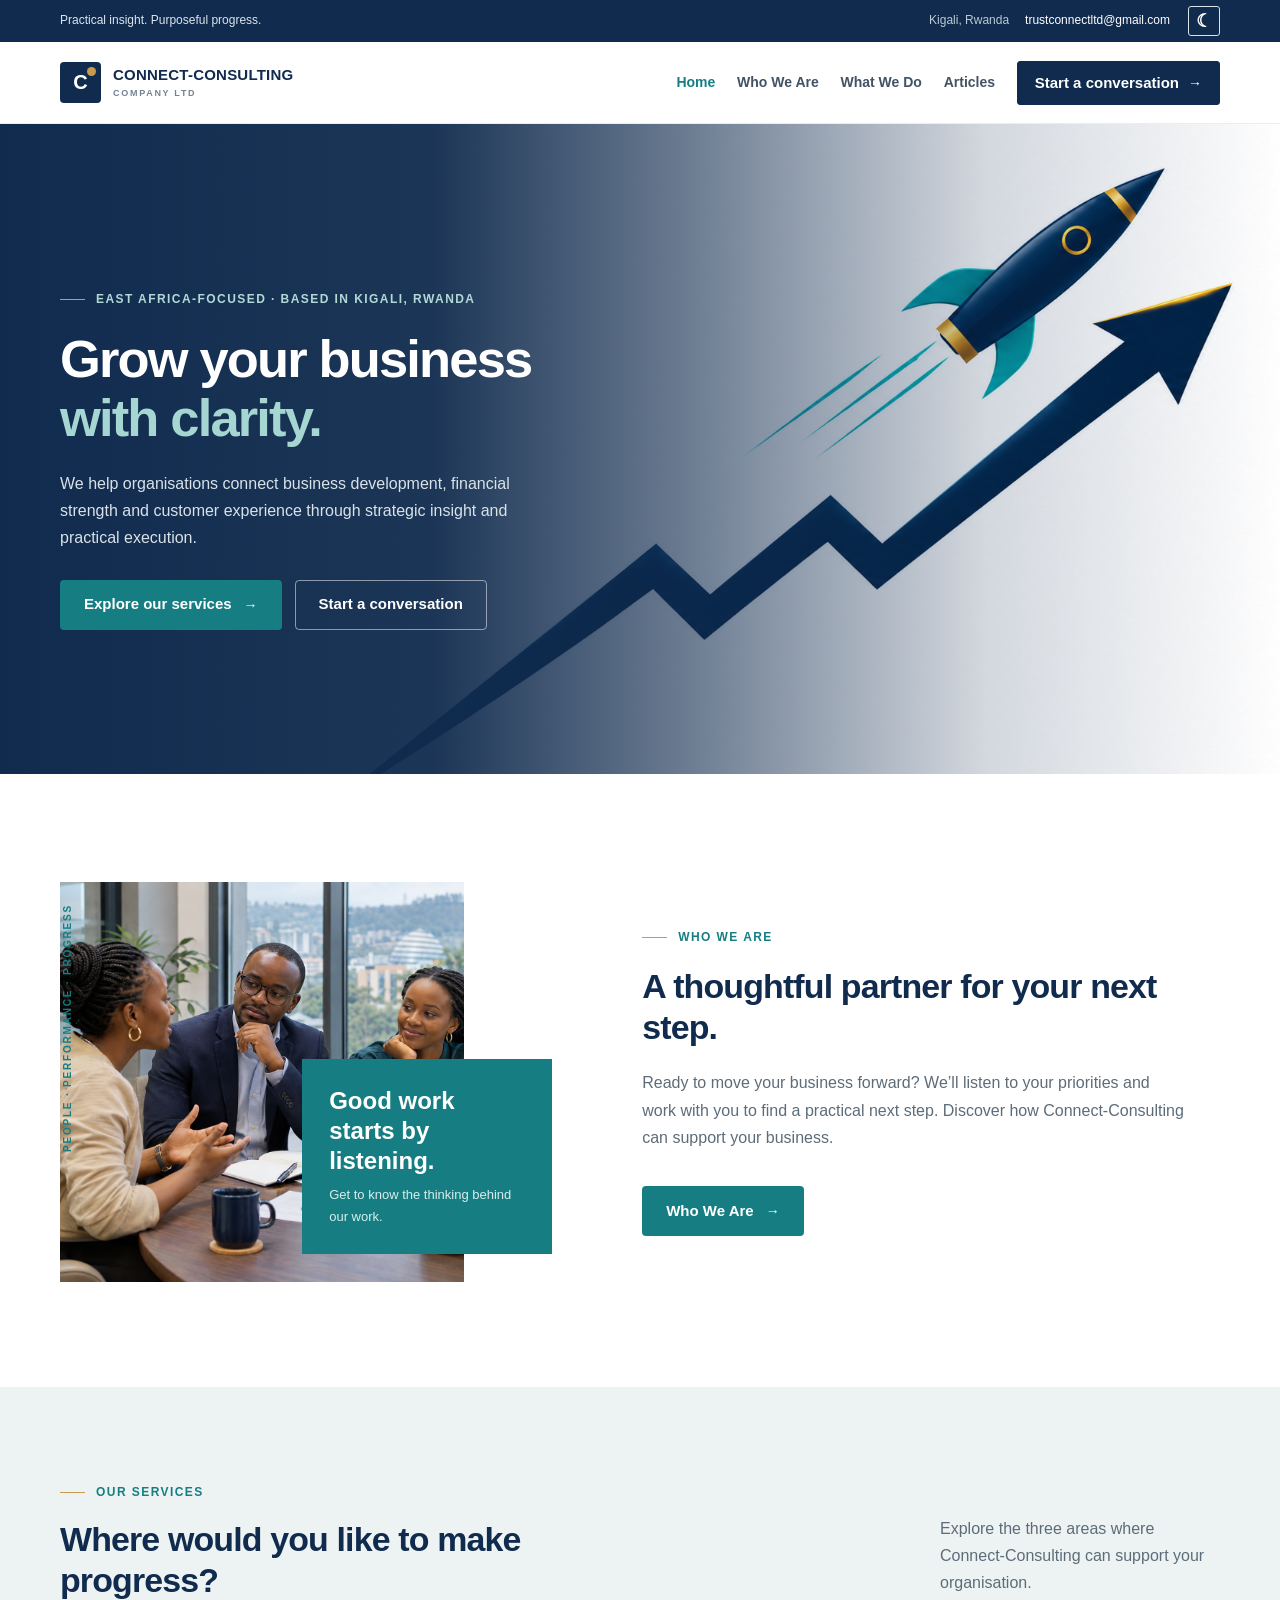
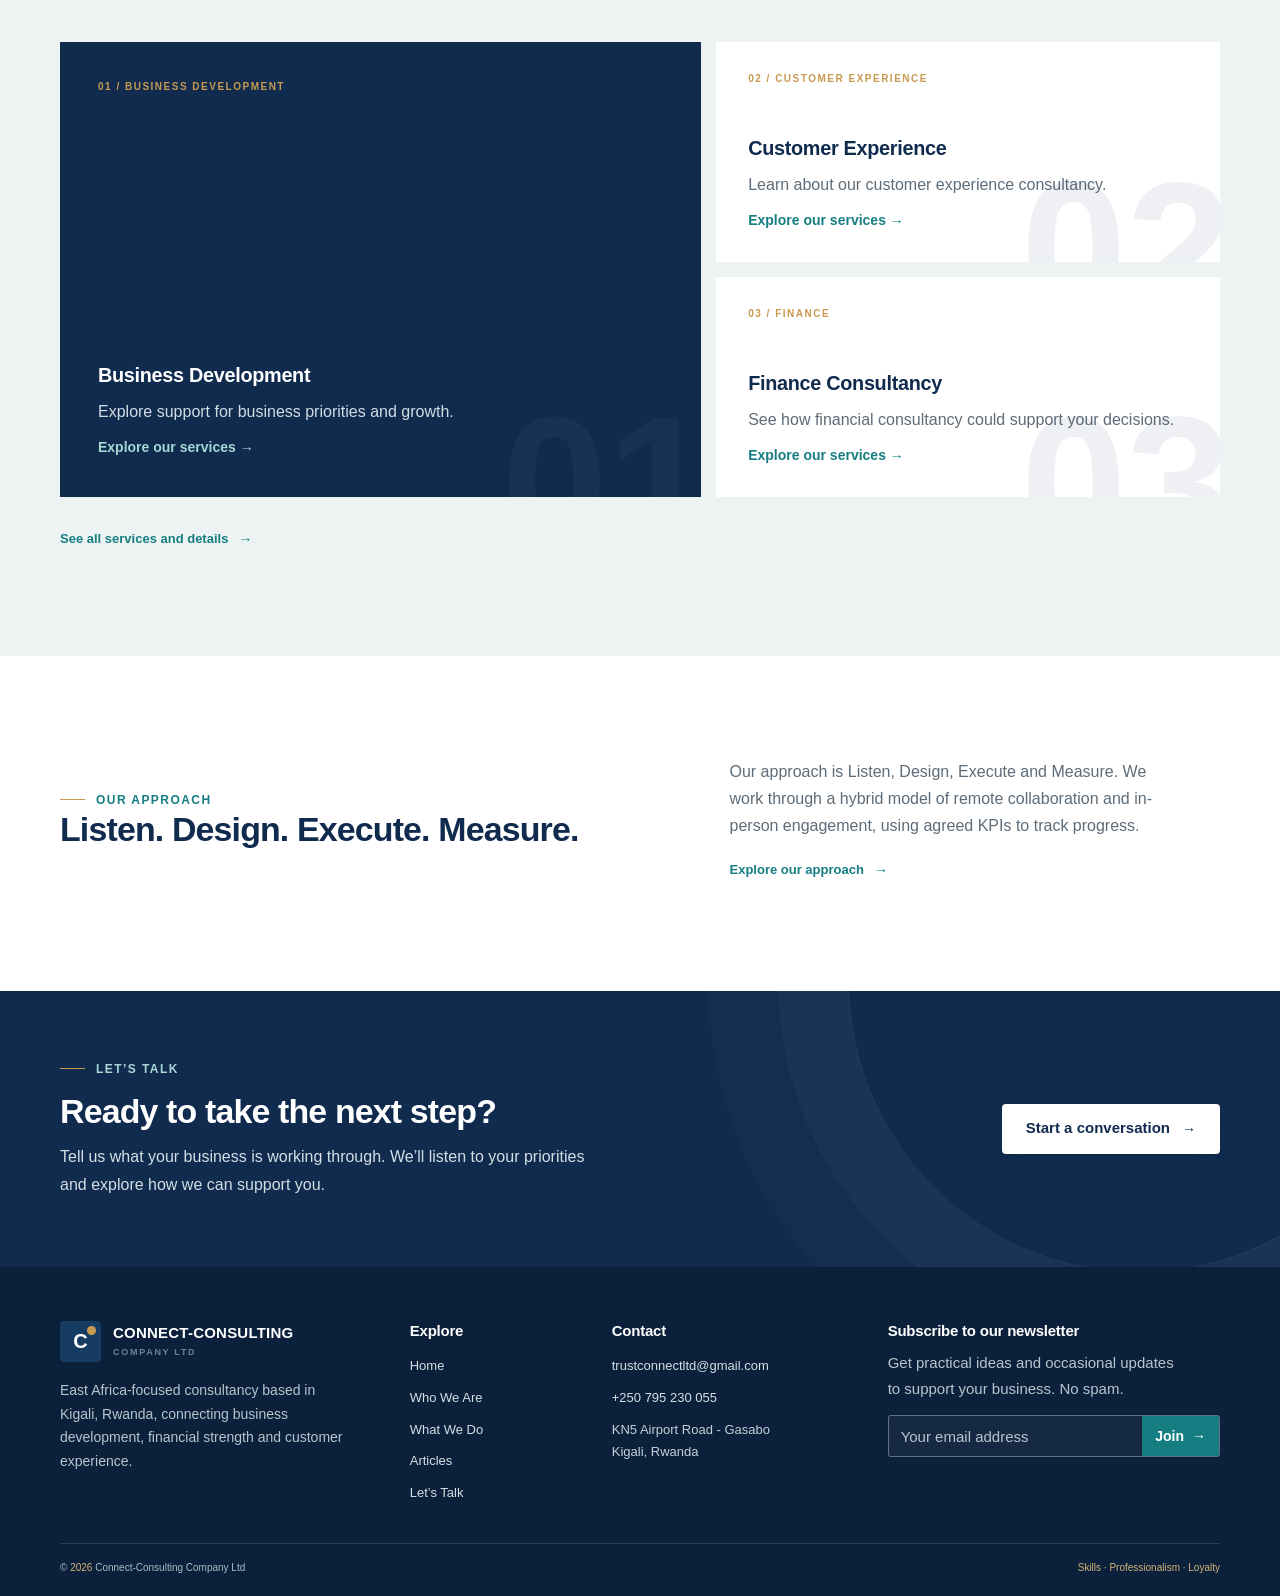
==== commit 7235e53d: "Add page SEO metadata and structured data" ====
--- a/index.html
+++ b/index.html
@@ -5,12 +5,91 @@
   <meta name="viewport" content="width=device-width, initial-scale=1">
   <script>try{document.documentElement.dataset.theme=localStorage.getItem("connect-consulting-theme")==="dark"?"dark":"light";}catch(e){document.documentElement.dataset.theme="light";}</script>
   <meta name="theme-color" content="#102b4e">
-  <meta name="description" content="East Africa-focused consultancy based in Kigali, Rwanda, bringing together business development, finance consultancy and customer experience." />
-  <title>Connect-Consulting Company Ltd | Clarity for your next move</title>
+  <meta name="description" content="Connect-Consulting is an East Africa-focused consultancy in Kigali, Rwanda, supporting organisations with business development, finance and customer experience.">
+  <title>Connect-Consulting | Business, Finance &amp; CX Consultancy</title>
+  <link rel="canonical" href="https://ithandcompany-bit.github.io/connect-consulting/">
+  <meta name="author" content="Connect-Consulting Company Ltd">
+  <meta name="robots" content="index,follow,max-image-preview:large">
+  <meta property="og:type" content="website">
+  <meta property="og:site_name" content="Connect-Consulting Company Ltd">
+  <meta property="og:locale" content="en_RW">
+  <meta property="og:title" content="Connect-Consulting | Business, Finance &amp; CX Consultancy">
+  <meta property="og:description" content="Connect-Consulting is an East Africa-focused consultancy in Kigali, Rwanda, supporting organisations with business development, finance and customer experience.">
+  <meta property="og:url" content="https://ithandcompany-bit.github.io/connect-consulting/">
+  <meta property="og:image" content="https://ithandcompany-bit.github.io/connect-consulting/hero-rocket-growth-white.png">
+  <meta property="og:image:alt" content="Connect-Consulting business growth and strategy visual">
+  <meta name="twitter:card" content="summary_large_image">
+  <meta name="twitter:title" content="Connect-Consulting | Business, Finance &amp; CX Consultancy">
+  <meta name="twitter:description" content="Connect-Consulting is an East Africa-focused consultancy in Kigali, Rwanda, supporting organisations with business development, finance and customer experience.">
+  <meta name="twitter:image" content="https://ithandcompany-bit.github.io/connect-consulting/hero-rocket-growth-white.png">
+  <meta name="twitter:image:alt" content="Connect-Consulting business growth and strategy visual">
+  <script type="application/ld+json">{
+  "@context": "https://schema.org",
+  "@graph": [
+    {
+      "@type": "Organization",
+      "@id": "https://ithandcompany-bit.github.io/connect-consulting/#organization",
+      "name": "Connect-Consulting Company Ltd",
+      "url": "https://ithandcompany-bit.github.io/connect-consulting/",
+      "email": "trustconnectltd@gmail.com",
+      "telephone": "+250795230055",
+      "description": "An East Africa-focused consultancy based in Kigali, Rwanda, providing business development, finance consultancy and customer experience consultancy.",
+      "address": {
+        "@type": "PostalAddress",
+        "streetAddress": "KN5 Airport Road",
+        "addressLocality": "Kigali",
+        "addressRegion": "Gasabo",
+        "addressCountry": "RW"
+      },
+      "areaServed": {
+        "@type": "Place",
+        "name": "East Africa"
+      },
+      "contactPoint": {
+        "@type": "ContactPoint",
+        "contactType": "Business enquiries",
+        "telephone": "+250795230055",
+        "email": "trustconnectltd@gmail.com",
+        "availableLanguage": [
+          "English"
+        ]
+      },
+      "knowsAbout": [
+        "Business development consultancy",
+        "Finance consultancy",
+        "Customer experience consultancy"
+      ]
+    },
+    {
+      "@type": "WebSite",
+      "@id": "https://ithandcompany-bit.github.io/connect-consulting/#website",
+      "url": "https://ithandcompany-bit.github.io/connect-consulting/",
+      "name": "Connect-Consulting Company Ltd",
+      "publisher": {
+        "@id": "https://ithandcompany-bit.github.io/connect-consulting/#organization"
+      },
+      "inLanguage": "en"
+    },
+    {
+      "@type": "WebPage",
+      "@id": "https://ithandcompany-bit.github.io/connect-consulting/#webpage",
+      "url": "https://ithandcompany-bit.github.io/connect-consulting/",
+      "name": "Business, Finance and Customer Experience Consultancy",
+      "description": "Connect-Consulting is an East Africa-focused consultancy in Kigali, Rwanda, supporting organisations with business development, finance and customer experience.",
+      "isPartOf": {
+        "@id": "https://ithandcompany-bit.github.io/connect-consulting/#website"
+      },
+      "about": {
+        "@id": "https://ithandcompany-bit.github.io/connect-consulting/#organization"
+      },
+      "inLanguage": "en"
+    }
+  ]
+}</script>
   <link rel="preconnect" href="https://fonts.googleapis.com">
   <link rel="preconnect" href="https://fonts.gstatic.com" crossorigin>
-  <link href="https://fonts.googleapis.com/css2?family=Inter:wght@400;500;600;700&family=Manrope:wght@400;500;600;700;800&display=swap" rel="stylesheet">
-  <link rel="stylesheet" href="site.css?v=dark-menu-contrast-20261125">
+  <link href="https://fonts.googleapis.com/css2?family=Roboto:wght@400;500;700&display=swap" rel="stylesheet">
+  <link rel="stylesheet" href="site.css?v=dark-menu-white-lines-20261125">
 
 <style>
 .home-hero{min-height:650px;display:grid;grid-template-columns:1.02fr .98fr;background:var(--navy);color:#fff;overflow:hidden;position:relative;background-image:linear-gradient(90deg,var(--navy) 0%,#102b4ef2 34%,#102b4e9c 54%,#102b4e2e 77%,#102b4e00 100%),url('hero-rocket-growth-white.png');background-size:cover;background-position:center;background-repeat:no-repeat}.home-hero-copy{padding:100px max(45px,calc((100vw - 1160px)/2)) 78px max(24px,calc((100vw - 1160px)/2));position:relative;z-index:1;align-self:center}.home-hero-copy .eyebrow{color:#b2d9d8}.home-hero h1{color:#fff;font-size:clamp(40px,4.4vw,68px);max-width:630px;line-height:1.08;margin:22px 0}.home-hero h1 em{color:#a5d6d1;font-style:normal}.home-hero-copy>p{max-width:480px;color:#d9e2e8;font-size:17px;line-height:1.7}.home-hero .hero-actions{margin-top:28px}.home-hero-image{position:absolute;inset:0;min-height:0;z-index:0;background:url('hero-rocket-growth-white.png') center/cover no-repeat}.home-hero-image:before{content:"";position:absolute;inset:0;background:linear-gradient(90deg,var(--navy) 0%,#102b4ef2 34%,#102b4e9c 54%,#102b4e2e 77%,#102b4e00 100%)}.hero-image-note{position:absolute;right:7%;bottom:8%;background:#fff;color:var(--navy);padding:22px 24px;max-width:230px;box-shadow:var(--shadow)}.hero-image-note small{color:var(--teal);font-weight:700;text-transform:uppercase;letter-spacing:.14em;font-size:10px}.hero-image-note b{font:700 18px/1.35 var(--display);display:block;margin-top:7px}
--- a/site.css
+++ b/site.css
@@ -1,5 +1,5 @@
 
-    :root{--navy:#102b4e;--navy2:#173c63;--teal:#167e83;--teal-light:#e7f3f2;--gold:#c79a50;--ink:#172b3e;--muted:#5d6c79;--paper:#f8f9f7;--white:#fff;--line:#e4e9ea;--shadow:0 22px 60px #102b4e15;--sans:'Inter',sans-serif;--display:'Manrope',sans-serif}
+    :root{--navy:#102b4e;--navy2:#173c63;--teal:#167e83;--teal-light:#e7f3f2;--gold:#c79a50;--ink:#172b3e;--muted:#5d6c79;--paper:#f8f9f7;--white:#fff;--line:#e4e9ea;--shadow:0 22px 60px #102b4e15;--sans:'Roboto',Arial,sans-serif;--display:'Roboto',Arial,sans-serif}
     *{box-sizing:border-box}html{scroll-behavior:smooth;scroll-padding-top:90px}body{margin:0;color:var(--ink);font-family:var(--sans);font-size:15px;line-height:1.65;background:var(--white)}a{color:inherit;text-decoration:none}button{font:inherit}.wrap{width:min(1160px,calc(100% - 48px));margin:auto}.eyebrow{display:flex;align-items:center;gap:11px;text-transform:uppercase;letter-spacing:.15em;font-size:11px;font-weight:700;color:var(--teal)}.eyebrow:before{content:"";width:25px;height:1px;background:var(--gold)}h1,h2,h3{font-family:var(--display);line-height:1.14;letter-spacing:-.045em;margin:0;color:var(--navy)}h1{font-size:clamp(46px,6vw,76px);font-weight:600}h2{font-size:clamp(33px,4vw,48px);font-weight:600}h3{font-size:21px;font-weight:700}.lead{font-size:18px;color:var(--muted);line-height:1.7}.section{padding:105px 0}.section-head{max-width:640px;margin-bottom:45px}.section-head .eyebrow{margin-bottom:18px}.section-head p{margin:17px 0 0;color:var(--muted);font-size:16px}.button{display:inline-flex;align-items:center;justify-content:center;gap:12px;min-height:52px;padding:0 23px;border-radius:4px;font-size:13px;font-weight:700;transition:.2s ease;border:1px solid transparent}.button:hover{transform:translateY(-2px)}.button-primary{background:var(--teal);color:#fff}.button-primary:hover{background:#116a70}.button-outline{border-color:#ffffff80;color:#fff}.button-light{background:#fff;color:var(--navy);box-shadow:0 8px 24px #071e3518}.arrow{font-size:18px;line-height:1}
     .topline{background:var(--navy);color:#dce5ed;font-size:11px}.topline .wrap{height:35px;display:flex;justify-content:space-between;align-items:center}.topline a{color:#fff}.top-meta{display:flex;gap:24px}.top-meta span{opacity:.85}.navbar{height:82px;display:flex;align-items:center;background:#fff;position:sticky;top:0;z-index:10;border-bottom:1px solid #e9edef}.nav-inner{display:flex;align-items:center;justify-content:space-between}.brand{display:flex;align-items:center;gap:12px;color:var(--navy)}.brand-mark{width:41px;height:41px;border-radius:4px;background:var(--navy);display:grid;place-items:center;color:white;font-family:var(--display);font-size:20px;font-weight:700;position:relative}.brand-mark:after{content:"";position:absolute;width:9px;height:9px;background:var(--gold);border-radius:50%;right:5px;top:5px}.brand-name{font:800 15px/1.12 var(--display);letter-spacing:.015em}.brand-name small{display:block;font:600 9px var(--sans);letter-spacing:.19em;color:#748392;margin-top:5px}.nav-links{display:flex;align-items:center;gap:28px;font-size:14px;font-weight:600;color:#425365}.nav-links a:hover{color:var(--teal)}.nav-cta{padding:12px 17px;background:var(--navy);color:white!important;border-radius:3px}.menu-toggle{display:none;border:0;background:none;color:var(--navy);font-size:26px}
     .hero{background:var(--navy);color:#fff;position:relative;overflow:hidden;min-height:615px}.hero:before{content:"";position:absolute;inset:0 0 0 50%;background:linear-gradient(90deg,var(--navy) 0%,#102b4e55 37%,#102b4e08 100%),url('https://images.unsplash.com/photo-1497366754035-f200968a6e72?auto=format&fit=crop&w=1500&q=85') center/cover}.hero:after{content:"";position:absolute;width:540px;height:540px;border:1px solid #ffffff12;border-radius:50%;right:30%;top:-260px;box-shadow:0 0 0 75px #ffffff06,0 0 0 150px #ffffff04;pointer-events:none}.hero-content{position:relative;z-index:1;max-width:650px;padding:105px 0 110px}.hero .eyebrow{color:#b4dada;margin-bottom:23px}.hero h1{color:#fff;max-width:640px}.hero h1 span{color:#a7d6d3}.hero .lead{color:#d8e0e6;max-width:540px;margin:25px 0 31px;font-size:17px}.hero-actions{display:flex;gap:13px;flex-wrap:wrap}.hero-note{display:flex;gap:13px;align-items:center;margin-top:55px;color:#d4e0e7;font-size:12px}.hero-note i{display:block;width:30px;height:1px;background:var(--gold)}.hero-note strong{color:#fff;font-weight:600}.hero-card{position:absolute;z-index:1;right:max(calc((100% - 1160px)/2),24px);bottom:39px;padding:18px 21px;background:#fff;color:var(--navy);box-shadow:var(--shadow);width:215px}.hero-card small{font-size:10px;text-transform:uppercase;letter-spacing:.13em;color:var(--teal);font-weight:700}.hero-card p{font:700 16px/1.4 var(--display);margin:7px 0 0}
@@ -620,7 +620,7 @@
 html[data-theme="dark"] .nav-links .nav-cta[aria-current="page"]:hover{background:#d7b16f!important;border-color:#d7b16f!important;color:#102b4e!important}
 
 
-/* Dark-theme menu button: visible whenever the compact navigation is active. */
+/* Dark-theme menu button: transparent surface with white hamburger lines. */
 @media(max-width:900px){
   html[data-theme="dark"] .menu-toggle{
     display:grid;
@@ -628,32 +628,63 @@
     width:42px;
     height:40px;
     padding:0;
-    color:#f4f8fb!important;
-    background:#173c5a;
-    border:1px solid #52718a;
+    color:#fff!important;
+    background:transparent!important;
+    border:0!important;
     border-radius:4px;
     font-size:24px;
     font-weight:700;
     line-height:1;
     cursor:pointer;
-    box-shadow:0 2px 8px #00000030;
-    transition:background-color .2s,border-color .2s,color .2s,box-shadow .2s;
+    box-shadow:none!important;
+    text-shadow:0 1px 3px #00000055;
+    transition:color .2s,opacity .2s,outline-color .2s;
   }
   html[data-theme="dark"] .menu-toggle:hover{
     color:#fff!important;
-    background:#167e83;
-    border-color:#69c3bd;
-    box-shadow:0 0 0 2px #54bcb633;
+    background:transparent!important;
+    border-color:transparent!important;
+    box-shadow:none!important;
+    opacity:.82;
   }
   html[data-theme="dark"] .menu-toggle:focus-visible{
     outline:3px solid #d7b16f;
     outline-offset:3px;
     color:#fff!important;
-    background:#167e83;
+    background:transparent!important;
   }
   html[data-theme="dark"] .menu-toggle[aria-expanded="true"]{
     color:#fff!important;
-    background:#167e83;
-    border-color:#69c3bd;
-  }
-}
+    background:transparent!important;
+    border-color:transparent!important;
+    box-shadow:none!important;
+  }
+}
+
+
+/* Consistent, readable sans-serif typography inspired by JW.org's restrained type hierarchy.
+   The site's own navy, teal and gold colours and page layouts remain unchanged. */
+html{font-size:16px;-webkit-text-size-adjust:100%}
+body{font-family:var(--sans)!important;font-size:16px!important;font-weight:400;line-height:1.65!important;letter-spacing:normal}
+h1,h2,h3,h4,h5,h6{font-family:var(--display)!important;font-weight:700!important;letter-spacing:-.02em}
+h1{font-size:clamp(2.125rem,4.1vw,3.375rem)!important;line-height:1.12!important;letter-spacing:-.035em!important}
+h2{font-size:clamp(1.625rem,2.65vw,2.25rem)!important;line-height:1.2!important;letter-spacing:-.025em!important}
+h3{font-size:clamp(1.1875rem,1.55vw,1.375rem)!important;line-height:1.3!important;letter-spacing:-.015em!important}
+h4,h5,h6{font-size:1rem!important;line-height:1.35!important}
+body p:not(.footer-about p):not(.footer-newsletter p):not(.feature-copy p):not(.article-copy p):not(.form-note):not(.subscribe-note):not(.article-disclaimer){font-family:var(--sans)!important;font-size:16px!important;font-weight:400!important;line-height:1.7!important}
+.article-body p{font-size:16px!important;line-height:1.8!important}
+.lead,.article-deck{font-size:18px!important;line-height:1.65!important}
+.button,.nav-links a,.text-link,.service-card a,.topic-copy>span{font-family:var(--sans)!important;font-weight:700!important}
+.eyebrow{font-family:var(--sans)!important;font-weight:700!important;letter-spacing:.12em}
+.article-body h2{font-size:24px!important;line-height:1.32!important}
+.subservice-copy h3,.related-card h3,.case h3,.topic-copy h3{font-size:19px!important;line-height:1.35!important}
+.footer h3,.footer-nav h3,.footer-newsletter h3{font-size:15px!important;line-height:1.35!important}
+.footer-about p,.footer-newsletter p{font-size:12px!important;line-height:1.7!important}
+@media(max-width:700px){
+  body{font-size:16px!important;line-height:1.65!important}
+  h1{font-size:clamp(2rem,8.5vw,2.5rem)!important;line-height:1.14!important}
+  h2{font-size:clamp(1.55rem,6.4vw,1.9rem)!important;line-height:1.22!important}
+  h3{font-size:19px!important;line-height:1.3!important}
+  body p:not(.footer-about p):not(.footer-newsletter p):not(.feature-copy p):not(.article-copy p):not(.form-note):not(.subscribe-note):not(.article-disclaimer){font-size:16px!important;line-height:1.7!important}
+  .lead,.article-deck{font-size:17px!important;line-height:1.65!important}
+}
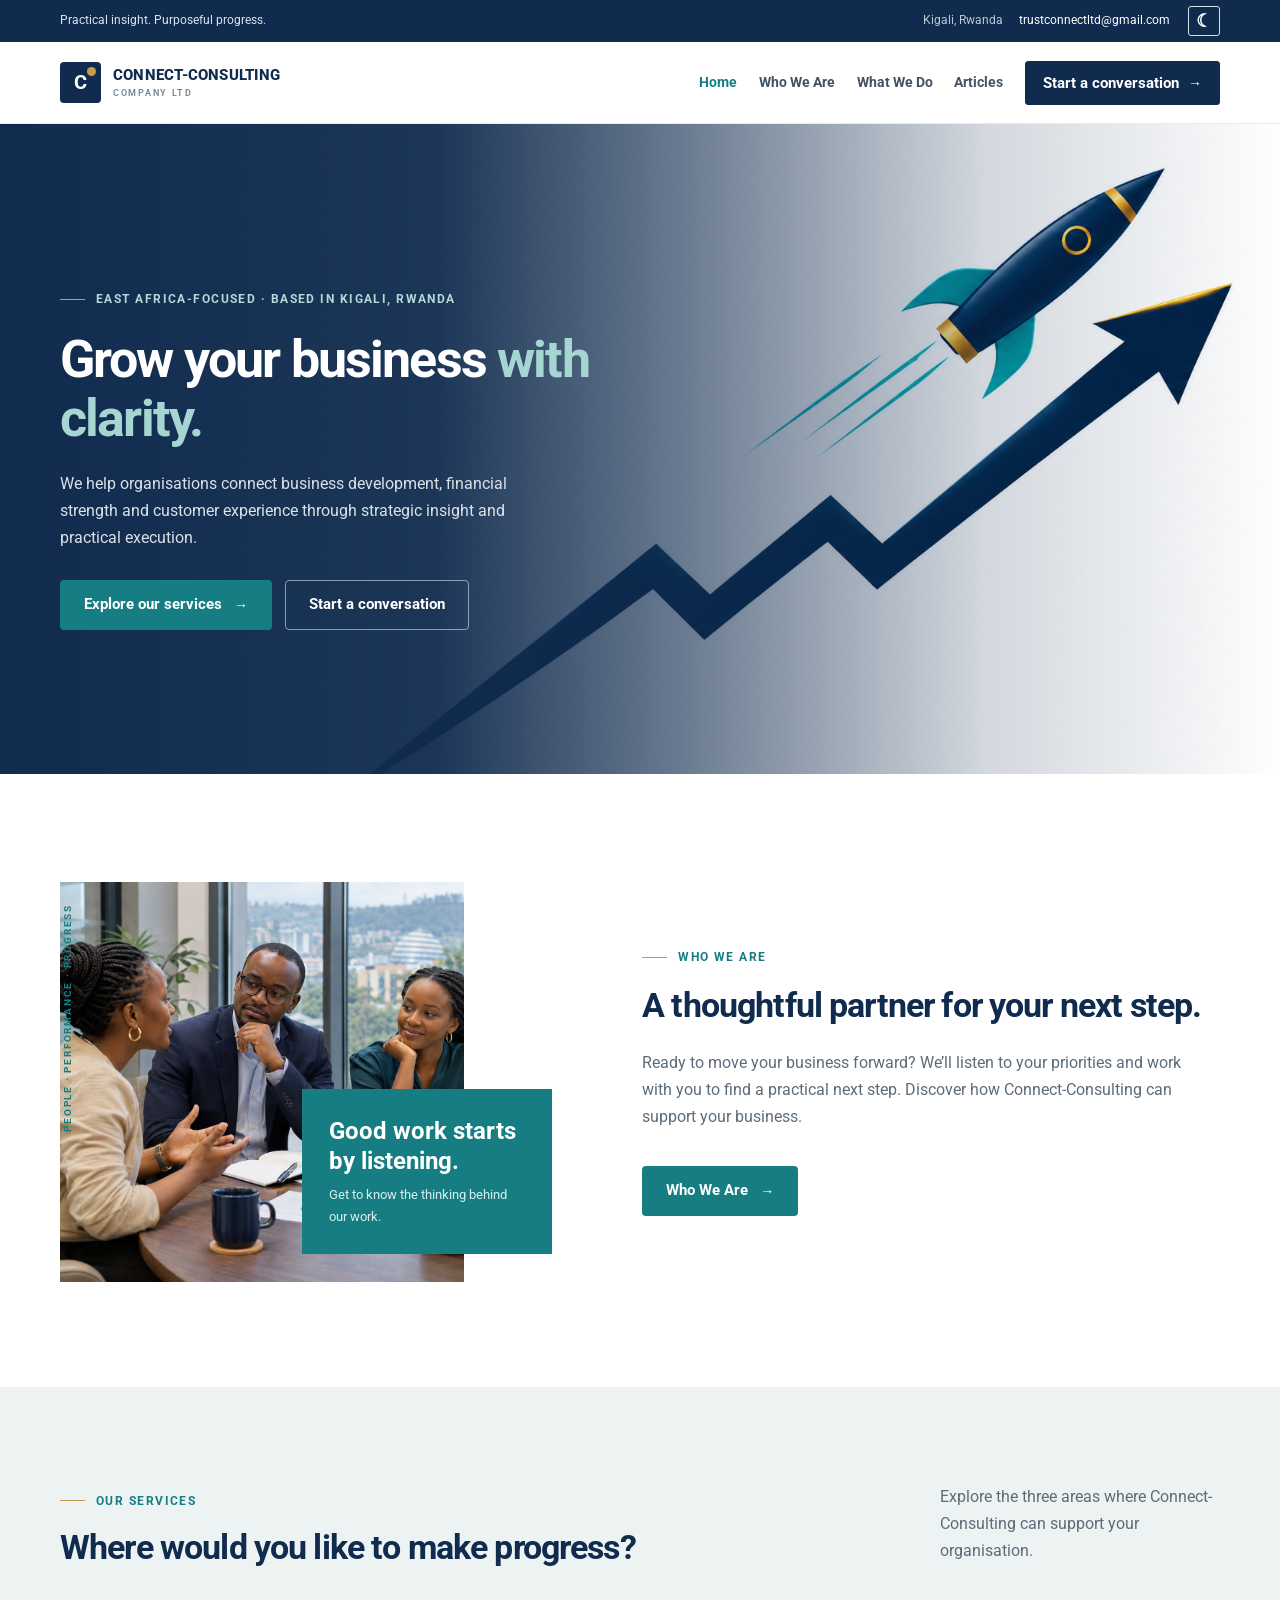
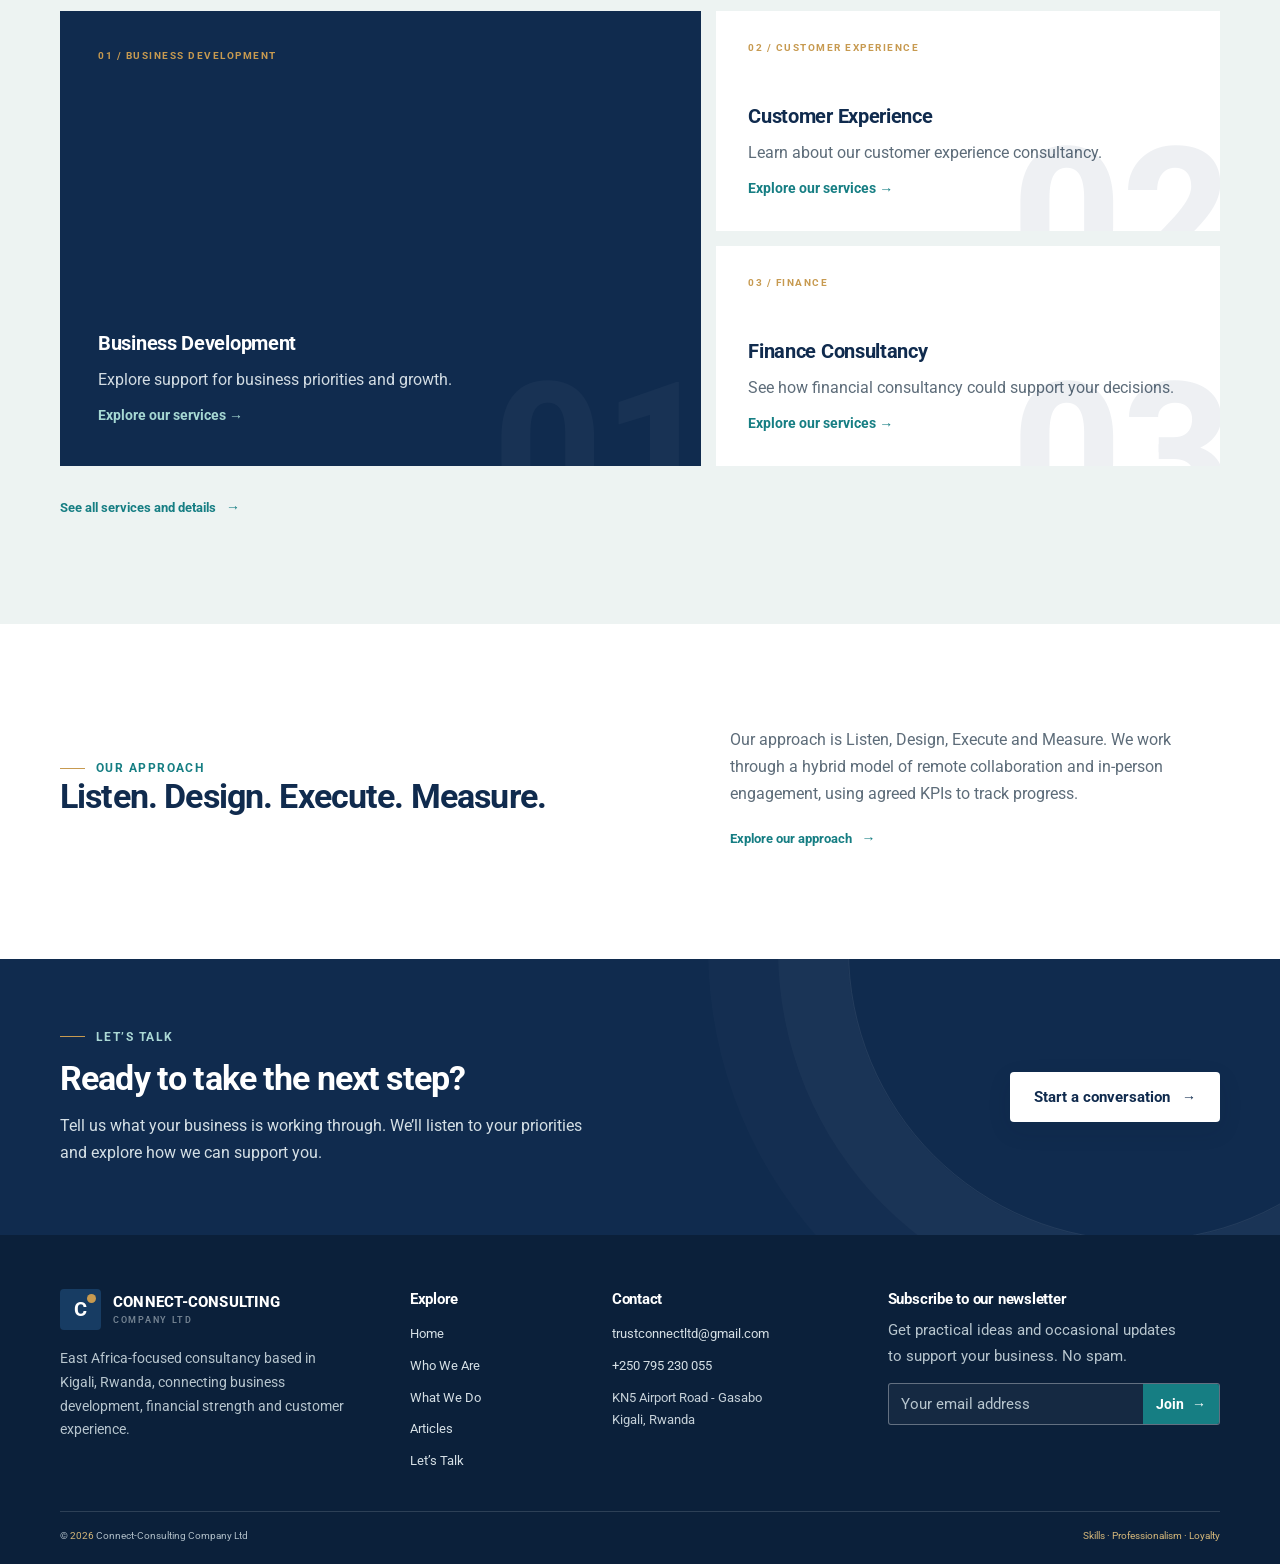
==== commit 7633ef2c: "Refresh stylesheet cache for typography update" ====
--- a/index.html
+++ b/index.html
@@ -89,7 +89,7 @@
   <link rel="preconnect" href="https://fonts.googleapis.com">
   <link rel="preconnect" href="https://fonts.gstatic.com" crossorigin>
   <link href="https://fonts.googleapis.com/css2?family=Roboto:wght@400;500;700&display=swap" rel="stylesheet">
-  <link rel="stylesheet" href="site.css?v=dark-menu-white-lines-20261125">
+  <link rel="stylesheet" href="site.css?v=typography-seo-update-20261125">
 
 <style>
 .home-hero{min-height:650px;display:grid;grid-template-columns:1.02fr .98fr;background:var(--navy);color:#fff;overflow:hidden;position:relative;background-image:linear-gradient(90deg,var(--navy) 0%,#102b4ef2 34%,#102b4e9c 54%,#102b4e2e 77%,#102b4e00 100%),url('hero-rocket-growth-white.png');background-size:cover;background-position:center;background-repeat:no-repeat}.home-hero-copy{padding:100px max(45px,calc((100vw - 1160px)/2)) 78px max(24px,calc((100vw - 1160px)/2));position:relative;z-index:1;align-self:center}.home-hero-copy .eyebrow{color:#b2d9d8}.home-hero h1{color:#fff;font-size:clamp(40px,4.4vw,68px);max-width:630px;line-height:1.08;margin:22px 0}.home-hero h1 em{color:#a5d6d1;font-style:normal}.home-hero-copy>p{max-width:480px;color:#d9e2e8;font-size:17px;line-height:1.7}.home-hero .hero-actions{margin-top:28px}.home-hero-image{position:absolute;inset:0;min-height:0;z-index:0;background:url('hero-rocket-growth-white.png') center/cover no-repeat}.home-hero-image:before{content:"";position:absolute;inset:0;background:linear-gradient(90deg,var(--navy) 0%,#102b4ef2 34%,#102b4e9c 54%,#102b4e2e 77%,#102b4e00 100%)}.hero-image-note{position:absolute;right:7%;bottom:8%;background:#fff;color:var(--navy);padding:22px 24px;max-width:230px;box-shadow:var(--shadow)}.hero-image-note small{color:var(--teal);font-weight:700;text-transform:uppercase;letter-spacing:.14em;font-size:10px}.hero-image-note b{font:700 18px/1.35 var(--display);display:block;margin-top:7px}
--- a/site.css
+++ b/site.css
@@ -460,7 +460,7 @@
 
 /* Final typography system: accessible reading text with a clear visual hierarchy.
    Heading sizes and heading selectors are intentionally not changed. */
-:root{--sans:'Inter',sans-serif;--display:'Manrope',sans-serif}
+:root{--sans:'Roboto',Arial,sans-serif;--display:'Roboto',Arial,sans-serif}
 body{
   font-family:var(--sans);
   font-size:16px;
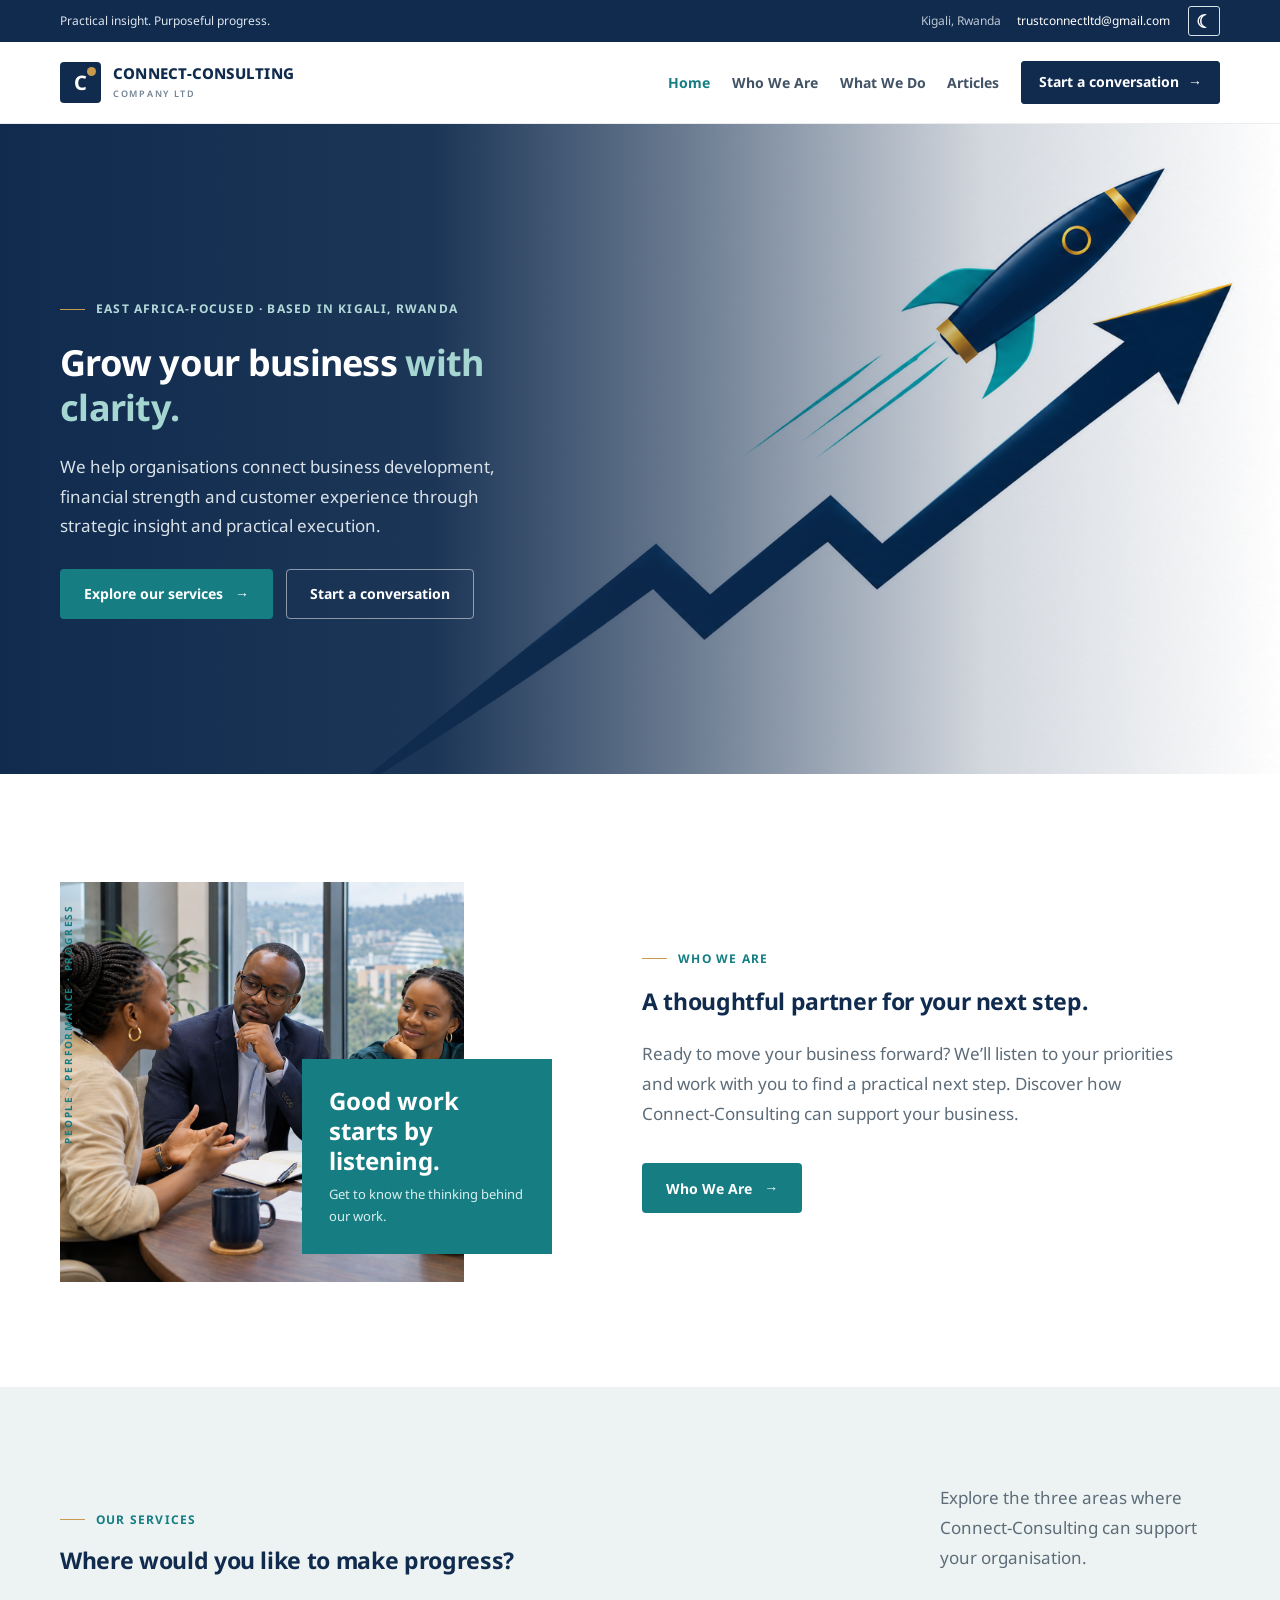
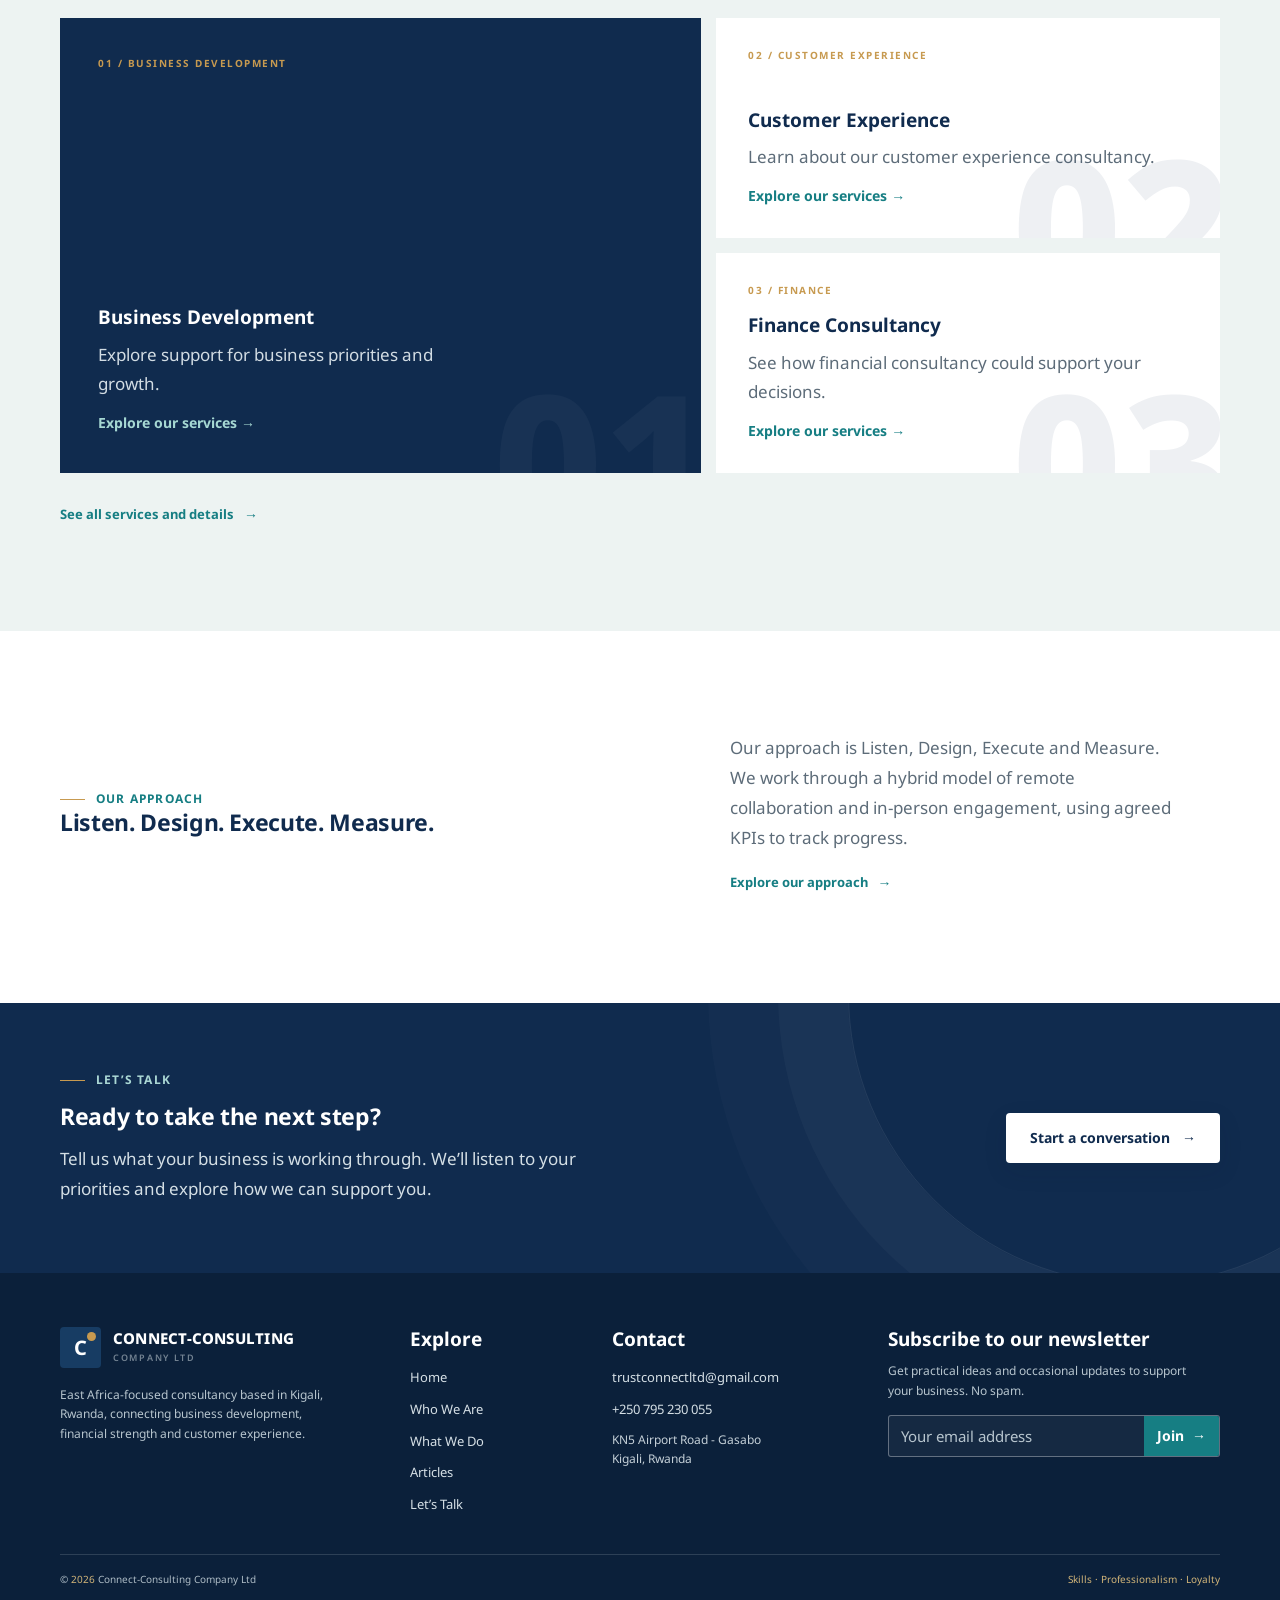
==== commit d0bdbc52: "Load new Noto Sans typography and stylesheet version" ====
--- a/index.html
+++ b/index.html
@@ -88,8 +88,8 @@
 }</script>
   <link rel="preconnect" href="https://fonts.googleapis.com">
   <link rel="preconnect" href="https://fonts.gstatic.com" crossorigin>
-  <link href="https://fonts.googleapis.com/css2?family=Roboto:wght@400;500;700&display=swap" rel="stylesheet">
-  <link rel="stylesheet" href="site.css?v=typography-seo-update-20261125">
+  <link href="https://fonts.googleapis.com/css2?family=Noto+Sans:wght@400;500;700&display=swap" rel="stylesheet">
+  <link rel="stylesheet" href="site.css?v=jw-inspired-type-20261125">
 
 <style>
 .home-hero{min-height:650px;display:grid;grid-template-columns:1.02fr .98fr;background:var(--navy);color:#fff;overflow:hidden;position:relative;background-image:linear-gradient(90deg,var(--navy) 0%,#102b4ef2 34%,#102b4e9c 54%,#102b4e2e 77%,#102b4e00 100%),url('hero-rocket-growth-white.png');background-size:cover;background-position:center;background-repeat:no-repeat}.home-hero-copy{padding:100px max(45px,calc((100vw - 1160px)/2)) 78px max(24px,calc((100vw - 1160px)/2));position:relative;z-index:1;align-self:center}.home-hero-copy .eyebrow{color:#b2d9d8}.home-hero h1{color:#fff;font-size:clamp(40px,4.4vw,68px);max-width:630px;line-height:1.08;margin:22px 0}.home-hero h1 em{color:#a5d6d1;font-style:normal}.home-hero-copy>p{max-width:480px;color:#d9e2e8;font-size:17px;line-height:1.7}.home-hero .hero-actions{margin-top:28px}.home-hero-image{position:absolute;inset:0;min-height:0;z-index:0;background:url('hero-rocket-growth-white.png') center/cover no-repeat}.home-hero-image:before{content:"";position:absolute;inset:0;background:linear-gradient(90deg,var(--navy) 0%,#102b4ef2 34%,#102b4e9c 54%,#102b4e2e 77%,#102b4e00 100%)}.hero-image-note{position:absolute;right:7%;bottom:8%;background:#fff;color:var(--navy);padding:22px 24px;max-width:230px;box-shadow:var(--shadow)}.hero-image-note small{color:var(--teal);font-weight:700;text-transform:uppercase;letter-spacing:.14em;font-size:10px}.hero-image-note b{font:700 18px/1.35 var(--display);display:block;margin-top:7px}
--- a/site.css
+++ b/site.css
@@ -1,5 +1,5 @@
 
-    :root{--navy:#102b4e;--navy2:#173c63;--teal:#167e83;--teal-light:#e7f3f2;--gold:#c79a50;--ink:#172b3e;--muted:#5d6c79;--paper:#f8f9f7;--white:#fff;--line:#e4e9ea;--shadow:0 22px 60px #102b4e15;--sans:'Roboto',Arial,sans-serif;--display:'Roboto',Arial,sans-serif}
+    :root{--navy:#102b4e;--navy2:#173c63;--teal:#167e83;--teal-light:#e7f3f2;--gold:#c79a50;--ink:#172b3e;--muted:#5d6c79;--paper:#f8f9f7;--white:#fff;--line:#e4e9ea;--shadow:0 22px 60px #102b4e15;--sans:'Noto Sans',Arial,sans-serif;--display:'Noto Sans',Arial,sans-serif}
     *{box-sizing:border-box}html{scroll-behavior:smooth;scroll-padding-top:90px}body{margin:0;color:var(--ink);font-family:var(--sans);font-size:15px;line-height:1.65;background:var(--white)}a{color:inherit;text-decoration:none}button{font:inherit}.wrap{width:min(1160px,calc(100% - 48px));margin:auto}.eyebrow{display:flex;align-items:center;gap:11px;text-transform:uppercase;letter-spacing:.15em;font-size:11px;font-weight:700;color:var(--teal)}.eyebrow:before{content:"";width:25px;height:1px;background:var(--gold)}h1,h2,h3{font-family:var(--display);line-height:1.14;letter-spacing:-.045em;margin:0;color:var(--navy)}h1{font-size:clamp(46px,6vw,76px);font-weight:600}h2{font-size:clamp(33px,4vw,48px);font-weight:600}h3{font-size:21px;font-weight:700}.lead{font-size:18px;color:var(--muted);line-height:1.7}.section{padding:105px 0}.section-head{max-width:640px;margin-bottom:45px}.section-head .eyebrow{margin-bottom:18px}.section-head p{margin:17px 0 0;color:var(--muted);font-size:16px}.button{display:inline-flex;align-items:center;justify-content:center;gap:12px;min-height:52px;padding:0 23px;border-radius:4px;font-size:13px;font-weight:700;transition:.2s ease;border:1px solid transparent}.button:hover{transform:translateY(-2px)}.button-primary{background:var(--teal);color:#fff}.button-primary:hover{background:#116a70}.button-outline{border-color:#ffffff80;color:#fff}.button-light{background:#fff;color:var(--navy);box-shadow:0 8px 24px #071e3518}.arrow{font-size:18px;line-height:1}
     .topline{background:var(--navy);color:#dce5ed;font-size:11px}.topline .wrap{height:35px;display:flex;justify-content:space-between;align-items:center}.topline a{color:#fff}.top-meta{display:flex;gap:24px}.top-meta span{opacity:.85}.navbar{height:82px;display:flex;align-items:center;background:#fff;position:sticky;top:0;z-index:10;border-bottom:1px solid #e9edef}.nav-inner{display:flex;align-items:center;justify-content:space-between}.brand{display:flex;align-items:center;gap:12px;color:var(--navy)}.brand-mark{width:41px;height:41px;border-radius:4px;background:var(--navy);display:grid;place-items:center;color:white;font-family:var(--display);font-size:20px;font-weight:700;position:relative}.brand-mark:after{content:"";position:absolute;width:9px;height:9px;background:var(--gold);border-radius:50%;right:5px;top:5px}.brand-name{font:800 15px/1.12 var(--display);letter-spacing:.015em}.brand-name small{display:block;font:600 9px var(--sans);letter-spacing:.19em;color:#748392;margin-top:5px}.nav-links{display:flex;align-items:center;gap:28px;font-size:14px;font-weight:600;color:#425365}.nav-links a:hover{color:var(--teal)}.nav-cta{padding:12px 17px;background:var(--navy);color:white!important;border-radius:3px}.menu-toggle{display:none;border:0;background:none;color:var(--navy);font-size:26px}
     .hero{background:var(--navy);color:#fff;position:relative;overflow:hidden;min-height:615px}.hero:before{content:"";position:absolute;inset:0 0 0 50%;background:linear-gradient(90deg,var(--navy) 0%,#102b4e55 37%,#102b4e08 100%),url('https://images.unsplash.com/photo-1497366754035-f200968a6e72?auto=format&fit=crop&w=1500&q=85') center/cover}.hero:after{content:"";position:absolute;width:540px;height:540px;border:1px solid #ffffff12;border-radius:50%;right:30%;top:-260px;box-shadow:0 0 0 75px #ffffff06,0 0 0 150px #ffffff04;pointer-events:none}.hero-content{position:relative;z-index:1;max-width:650px;padding:105px 0 110px}.hero .eyebrow{color:#b4dada;margin-bottom:23px}.hero h1{color:#fff;max-width:640px}.hero h1 span{color:#a7d6d3}.hero .lead{color:#d8e0e6;max-width:540px;margin:25px 0 31px;font-size:17px}.hero-actions{display:flex;gap:13px;flex-wrap:wrap}.hero-note{display:flex;gap:13px;align-items:center;margin-top:55px;color:#d4e0e7;font-size:12px}.hero-note i{display:block;width:30px;height:1px;background:var(--gold)}.hero-note strong{color:#fff;font-weight:600}.hero-card{position:absolute;z-index:1;right:max(calc((100% - 1160px)/2),24px);bottom:39px;padding:18px 21px;background:#fff;color:var(--navy);box-shadow:var(--shadow);width:215px}.hero-card small{font-size:10px;text-transform:uppercase;letter-spacing:.13em;color:var(--teal);font-weight:700}.hero-card p{font:700 16px/1.4 var(--display);margin:7px 0 0}
@@ -460,7 +460,7 @@
 
 /* Final typography system: accessible reading text with a clear visual hierarchy.
    Heading sizes and heading selectors are intentionally not changed. */
-:root{--sans:'Roboto',Arial,sans-serif;--display:'Roboto',Arial,sans-serif}
+:root{--sans:'Noto Sans',Arial,sans-serif;--display:'Noto Sans',Arial,sans-serif}
 body{
   font-family:var(--sans);
   font-size:16px;
@@ -662,29 +662,86 @@
 }
 
 
-/* Consistent, readable sans-serif typography inspired by JW.org's restrained type hierarchy.
-   The site's own navy, teal and gold colours and page layouts remain unchanged. */
+
+/* Clear, consistent type hierarchy adapted from the JW.org reference.
+   Noto Sans is used as an accessible web-font alternative; existing brand colours/layouts remain intact. */
 html{font-size:16px;-webkit-text-size-adjust:100%}
-body{font-family:var(--sans)!important;font-size:16px!important;font-weight:400;line-height:1.65!important;letter-spacing:normal}
-h1,h2,h3,h4,h5,h6{font-family:var(--display)!important;font-weight:700!important;letter-spacing:-.02em}
-h1{font-size:clamp(2.125rem,4.1vw,3.375rem)!important;line-height:1.12!important;letter-spacing:-.035em!important}
-h2{font-size:clamp(1.625rem,2.65vw,2.25rem)!important;line-height:1.2!important;letter-spacing:-.025em!important}
-h3{font-size:clamp(1.1875rem,1.55vw,1.375rem)!important;line-height:1.3!important;letter-spacing:-.015em!important}
-h4,h5,h6{font-size:1rem!important;line-height:1.35!important}
-body p:not(.footer-about p):not(.footer-newsletter p):not(.feature-copy p):not(.article-copy p):not(.form-note):not(.subscribe-note):not(.article-disclaimer){font-family:var(--sans)!important;font-size:16px!important;font-weight:400!important;line-height:1.7!important}
-.article-body p{font-size:16px!important;line-height:1.8!important}
-.lead,.article-deck{font-size:18px!important;line-height:1.65!important}
-.button,.nav-links a,.text-link,.service-card a,.topic-copy>span{font-family:var(--sans)!important;font-weight:700!important}
-.eyebrow{font-family:var(--sans)!important;font-weight:700!important;letter-spacing:.12em}
-.article-body h2{font-size:24px!important;line-height:1.32!important}
-.subservice-copy h3,.related-card h3,.case h3,.topic-copy h3{font-size:19px!important;line-height:1.35!important}
-.footer h3,.footer-nav h3,.footer-newsletter h3{font-size:15px!important;line-height:1.35!important}
-.footer-about p,.footer-newsletter p{font-size:12px!important;line-height:1.7!important}
+body,button,input,select,textarea{
+  font-family:'Noto Sans',Arial,sans-serif!important;
+}
+body{
+  font-size:17px!important;
+  font-weight:400!important;
+  line-height:1.65!important;
+  letter-spacing:0!important;
+}
+h1,body .home-hero h1,body .page-hero h1,body .insights-hero h1,body .article-hero h1{
+  font-family:'Noto Sans',Arial,sans-serif!important;
+  font-size:clamp(30px,3vw,36px)!important;
+  font-weight:700!important;
+  line-height:1.25!important;
+  letter-spacing:-.02em!important;
+}
+h2,body .section-head h2,body .service-sticky h2,body .about-cta h2,
+body .insights-cta h2,body .article-cta h2,body .article-body h2,
+body .related-heading h2,body .insights-feature-copy h2{
+  font-family:'Noto Sans',Arial,sans-serif!important;
+  font-size:23px!important;
+  font-weight:700!important;
+  line-height:1.3!important;
+  letter-spacing:-.015em!important;
+}
+h3,body .service-card h3,body .case h3,body .topic-copy h3,body .step h3,
+body .footer h3,body .footer-nav h3,body .footer-newsletter h3,
+body .subservice-copy h3,body .purpose-card h3,body .related-card h3{
+  font-family:'Noto Sans',Arial,sans-serif!important;
+  font-size:19px!important;
+  font-weight:700!important;
+  line-height:1.35!important;
+  letter-spacing:0!important;
+}
+h4,h5,h6{
+  font-family:'Noto Sans',Arial,sans-serif!important;
+  font-size:16px!important;
+  font-weight:700!important;
+  line-height:1.35!important;
+}
+body p,body .prose p,body .article-body p{
+  font-family:'Noto Sans',Arial,sans-serif!important;
+  font-size:17px!important;
+  font-weight:400!important;
+  line-height:1.7!important;
+}
+body .lead,body .article-deck{
+  font-size:18px!important;
+  font-weight:400!important;
+  line-height:1.65!important;
+}
+body .eyebrow,body .nav-links a,body .button,body .text-link,
+body .service-card a,body .topic-copy>span{
+  font-family:'Noto Sans',Arial,sans-serif!important;
+  font-weight:700!important;
+}
+body .eyebrow{font-size:12px!important;line-height:1.4!important;letter-spacing:.1em!important}
+body .nav-links a{font-size:14px!important}
+body .button{font-size:14px!important}
+body .service-detail h2{font-size:23px!important}
+body .footer-about p,body .footer-newsletter p,body .footer-nav span{
+  font-size:12px!important;
+  line-height:1.65!important;
+}
 @media(max-width:700px){
   body{font-size:16px!important;line-height:1.65!important}
-  h1{font-size:clamp(2rem,8.5vw,2.5rem)!important;line-height:1.14!important}
-  h2{font-size:clamp(1.55rem,6.4vw,1.9rem)!important;line-height:1.22!important}
-  h3{font-size:19px!important;line-height:1.3!important}
-  body p:not(.footer-about p):not(.footer-newsletter p):not(.feature-copy p):not(.article-copy p):not(.form-note):not(.subscribe-note):not(.article-disclaimer){font-size:16px!important;line-height:1.7!important}
-  .lead,.article-deck{font-size:17px!important;line-height:1.65!important}
-}
+  h1,body .home-hero h1,body .page-hero h1,body .insights-hero h1,body .article-hero h1{
+    font-size:28px!important;
+    line-height:1.25!important;
+  }
+  h2,body .section-head h2,body .service-sticky h2,body .about-cta h2,
+  body .insights-cta h2,body .article-cta h2,body .article-body h2,
+  body .related-heading h2,body .insights-feature-copy h2{font-size:22px!important}
+  h3,body .service-card h3,body .case h3,body .topic-copy h3,body .step h3,
+  body .footer h3,body .footer-nav h3,body .footer-newsletter h3,
+  body .subservice-copy h3,body .purpose-card h3,body .related-card h3{font-size:18px!important}
+  body p,body .prose p,body .article-body p{font-size:16px!important;line-height:1.7!important}
+  body .lead,body .article-deck{font-size:17px!important}
+}
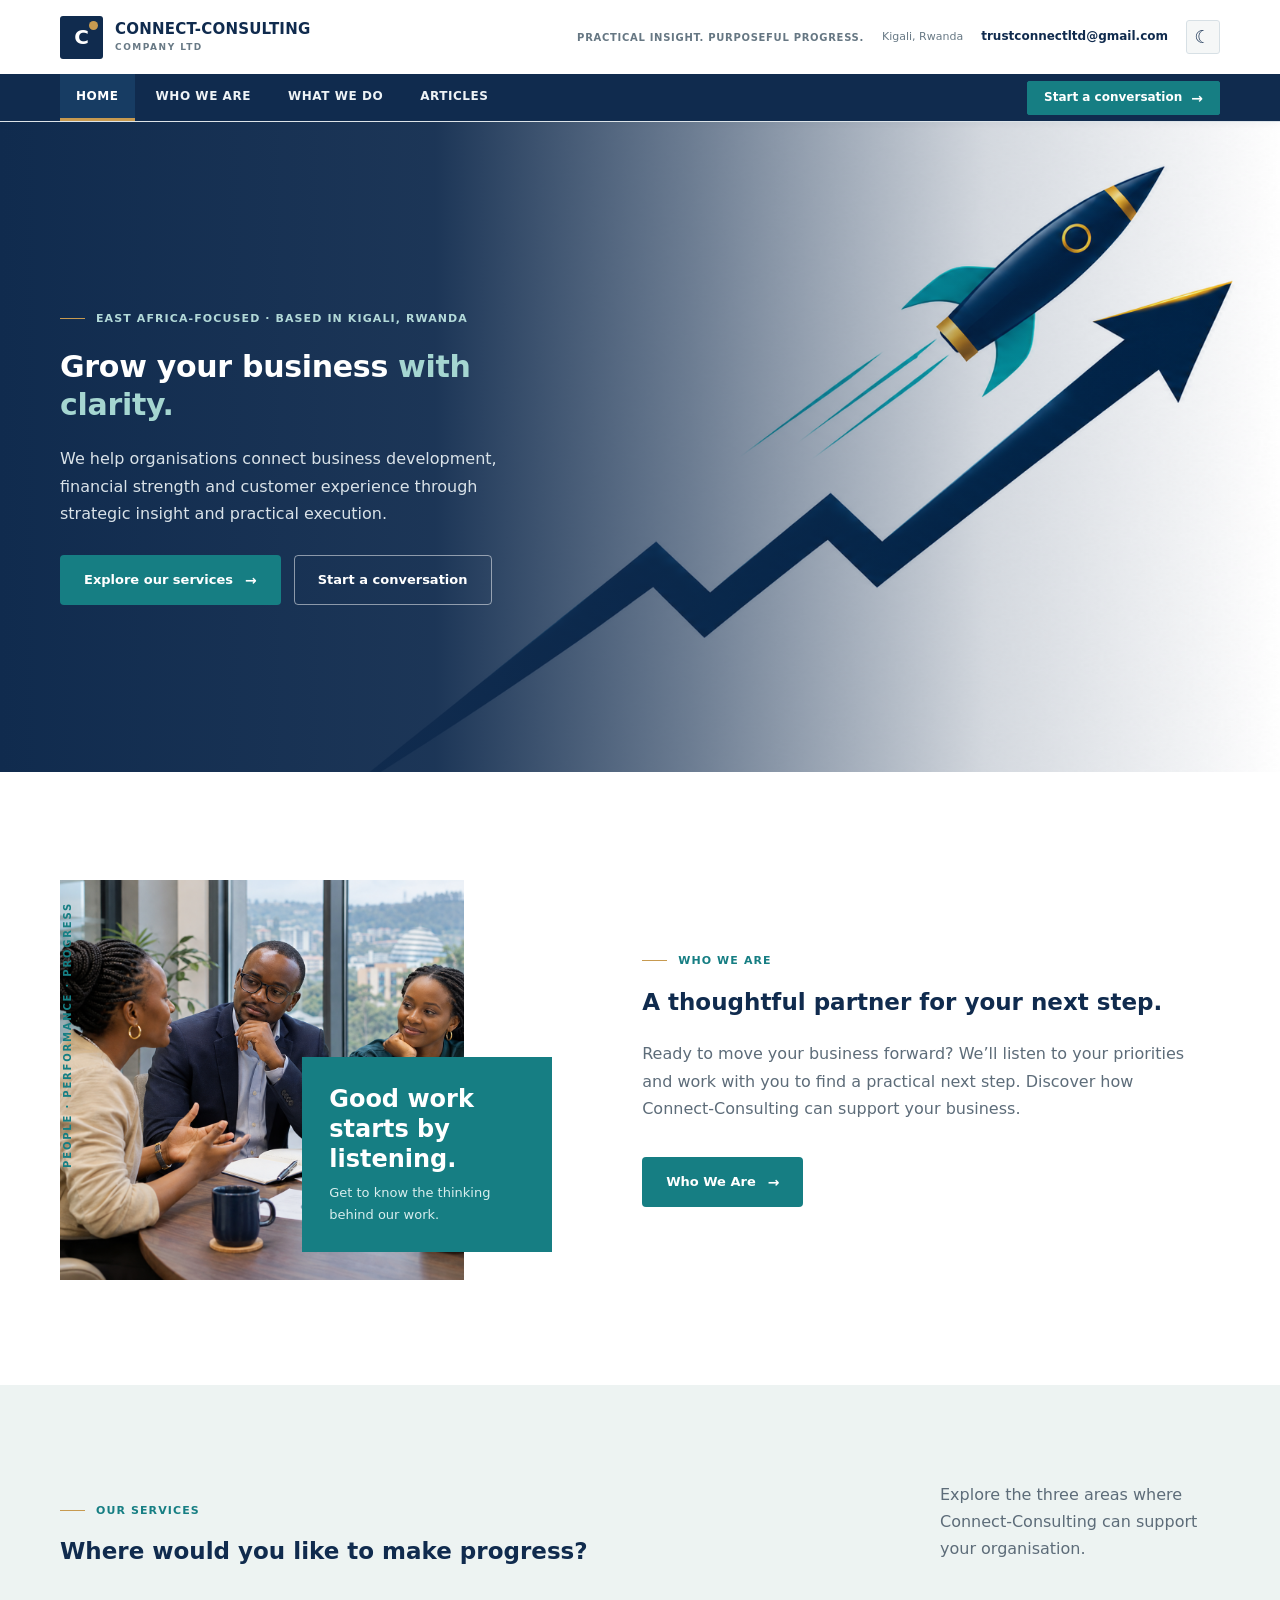
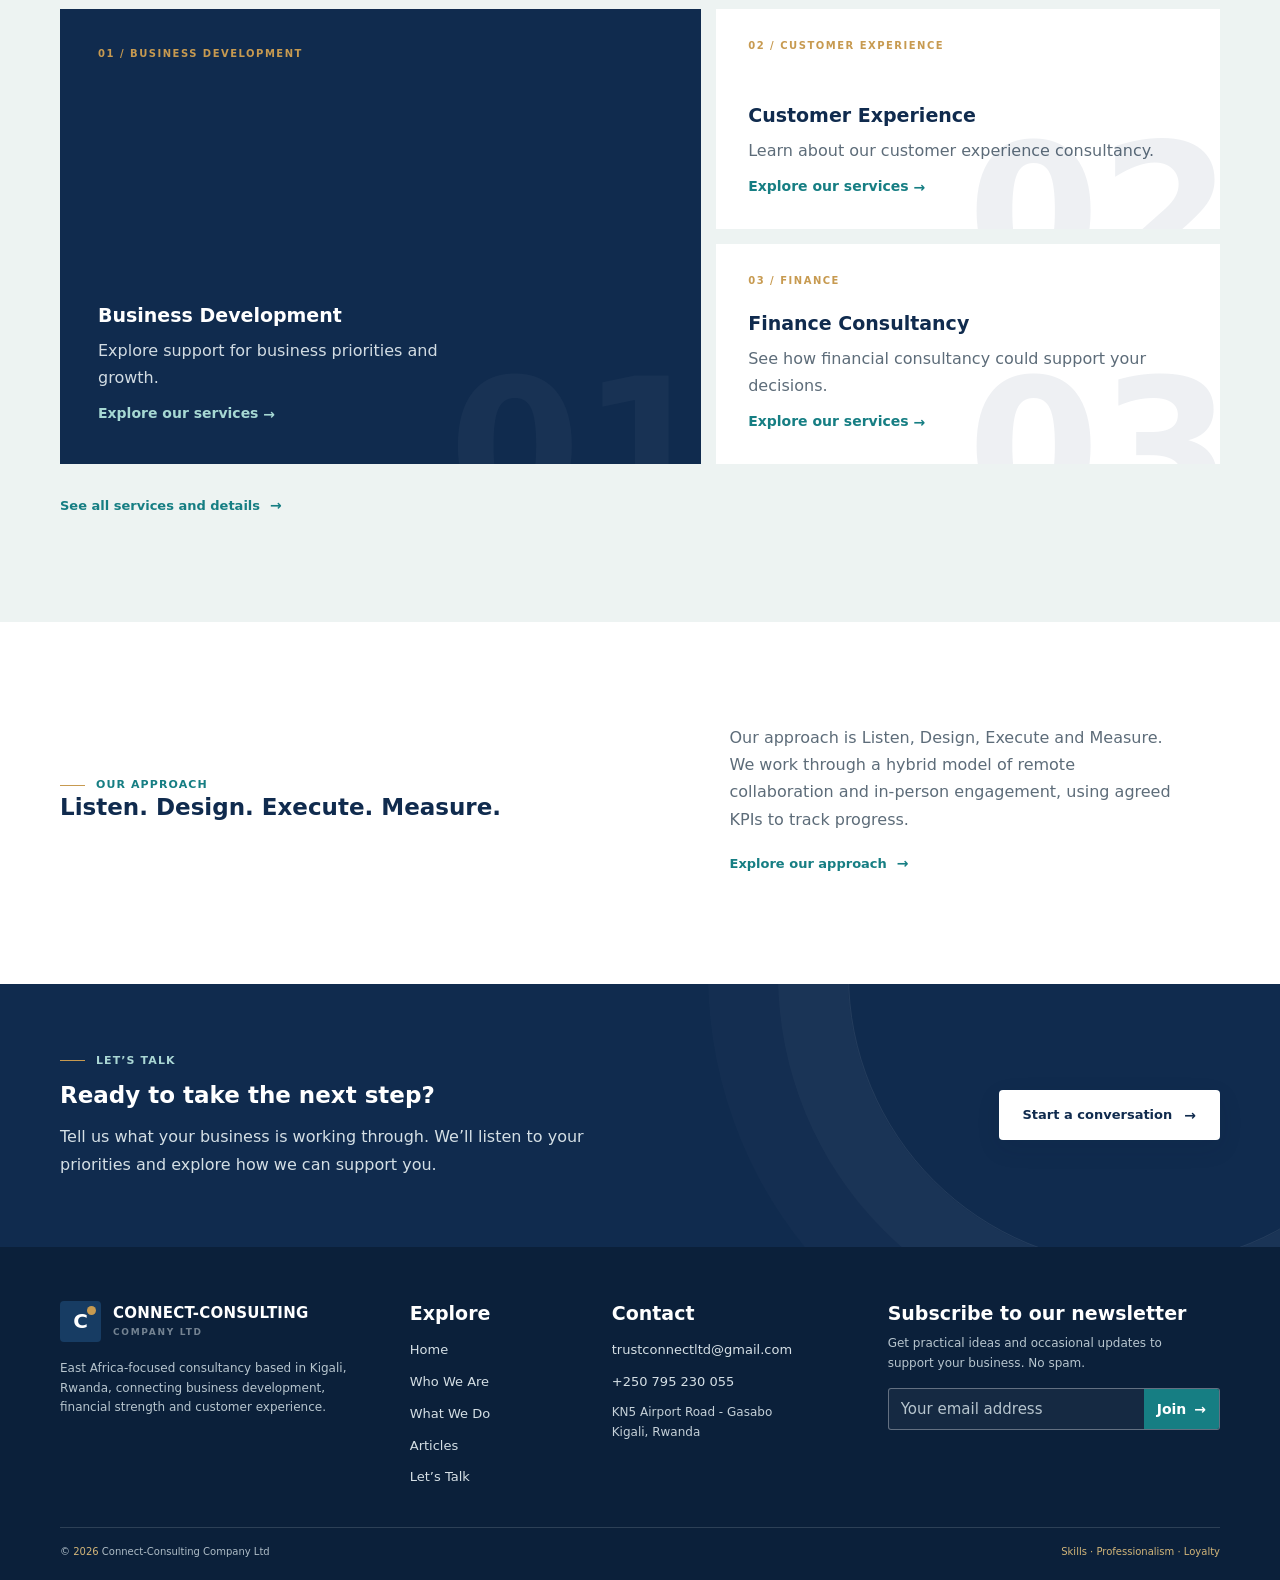
==== commit 26047327: "Rework site typography and two-tier navigation" ====
--- a/index.html
+++ b/index.html
@@ -89,7 +89,7 @@
   <link rel="preconnect" href="https://fonts.googleapis.com">
   <link rel="preconnect" href="https://fonts.gstatic.com" crossorigin>
   <link href="https://fonts.googleapis.com/css2?family=Noto+Sans:wght@400;500;700&display=swap" rel="stylesheet">
-  <link rel="stylesheet" href="site.css?v=jw-inspired-type-20261125">
+  <link rel="stylesheet" href="site.css?v=whole-site-nav-type-20261125">
 
 <style>
 .home-hero{min-height:650px;display:grid;grid-template-columns:1.02fr .98fr;background:var(--navy);color:#fff;overflow:hidden;position:relative;background-image:linear-gradient(90deg,var(--navy) 0%,#102b4ef2 34%,#102b4e9c 54%,#102b4e2e 77%,#102b4e00 100%),url('hero-rocket-growth-white.png');background-size:cover;background-position:center;background-repeat:no-repeat}.home-hero-copy{padding:100px max(45px,calc((100vw - 1160px)/2)) 78px max(24px,calc((100vw - 1160px)/2));position:relative;z-index:1;align-self:center}.home-hero-copy .eyebrow{color:#b2d9d8}.home-hero h1{color:#fff;font-size:clamp(40px,4.4vw,68px);max-width:630px;line-height:1.08;margin:22px 0}.home-hero h1 em{color:#a5d6d1;font-style:normal}.home-hero-copy>p{max-width:480px;color:#d9e2e8;font-size:17px;line-height:1.7}.home-hero .hero-actions{margin-top:28px}.home-hero-image{position:absolute;inset:0;min-height:0;z-index:0;background:url('hero-rocket-growth-white.png') center/cover no-repeat}.home-hero-image:before{content:"";position:absolute;inset:0;background:linear-gradient(90deg,var(--navy) 0%,#102b4ef2 34%,#102b4e9c 54%,#102b4e2e 77%,#102b4e00 100%)}.hero-image-note{position:absolute;right:7%;bottom:8%;background:#fff;color:var(--navy);padding:22px 24px;max-width:230px;box-shadow:var(--shadow)}.hero-image-note small{color:var(--teal);font-weight:700;text-transform:uppercase;letter-spacing:.14em;font-size:10px}.hero-image-note b{font:700 18px/1.35 var(--display);display:block;margin-top:7px}
@@ -161,15 +161,31 @@
 
 </style></head>
 <body></div>
-  <div class="topline"><div class="wrap"><span>Practical insight. Purposeful progress.</span><div class="top-meta"><span>Kigali, Rwanda</span><a href="mailto:trustconnectltd@gmail.com">trustconnectltd@gmail.com</a><div class="site-controls" aria-label="Appearance settings"><button class="site-pref-btn theme-toggle" id="theme-toggle" type="button" aria-label="Switch to dark theme" title="Dark theme">☾</button></div></div></div></div>
-<header class="navbar"><div class="wrap nav-inner"><a class="brand" href="index.html" aria-label="Connect-Consulting home"><span class="brand-mark">C</span><span class="brand-name">CONNECT-CONSULTING<small>COMPANY LTD</small></span></a><button class="menu-toggle" aria-label="Open navigation" aria-expanded="false">☰</button><nav class="nav-links" aria-label="Main navigation"><a href="index.html" aria-current="page">Home</a><a href="about.html">Who We Are</a><a href="services.html">What We Do</a><a href="insights.html">Articles</a><a class="nav-cta" href="contact.html">Start a conversation <span class="arrow" aria-hidden="true">→</span></a></nav></div></header>
+  
+<header class="navbar">
+  <div class="wrap nav-inner">
+    <a class="brand" href="index.html" aria-label="Connect-Consulting home"><span class="brand-mark">C</span><span class="brand-name">CONNECT-CONSULTING<small>COMPANY LTD</small></span></a>
+    <div class="masthead-meta">
+    <span class="masthead-note">Practical insight. Purposeful progress.</span>
+    <span class="masthead-location">Kigali, Rwanda</span>
+    <a class="masthead-email" href="mailto:trustconnectltd@gmail.com">trustconnectltd@gmail.com</a>
+    <div class="site-controls" aria-label="Appearance settings"><button class="site-pref-btn theme-toggle" id="theme-toggle" type="button" aria-label="Switch to dark theme" title="Dark theme">☾</button></div>
+    <button class="menu-toggle" aria-label="Open navigation" aria-expanded="false">☰</button>
+  </div>
+  </div>
+  <div class="nav-band">
+    <div class="wrap nav-band-inner">
+      <nav class="nav-links" aria-label="Main navigation"><a href="index.html" aria-current="page">Home</a><a href="about.html">Who We Are</a><a href="services.html">What We Do</a><a href="insights.html">Articles</a><a class="nav-cta" href="contact.html">Start a conversation <span class="arrow" aria-hidden="true">→</span></a></nav>
+    </div>
+  </div>
+</header>
   <main>
 <section class="home-hero"><div class="home-hero-copy"><div class="eyebrow">East Africa-focused · Based in Kigali, Rwanda</div><h1>Grow your business <em>with clarity.</em></h1><p>We help organisations connect business development, financial strength and customer experience through strategic insight and practical execution.</p><div class="hero-actions"><a class="button button-primary" href="services.html">Explore our services <span class="arrow">→</span></a><a class="button button-outline" href="contact.html">Start a conversation</a></div></div></section>
 <section class="home-about home-teaser"><div class="wrap home-about-grid"><div class="home-about-visual"><span class="about-vertical">People · Performance · Progress</span><img src="about-consulting-session.png" alt="Illustrative consulting conversation about business priorities"><div class="about-cutout"><strong>Good work starts by listening.</strong><span>Get to know the thinking behind our work.</span></div></div><div class="home-about-copy"><div class="eyebrow">Who We Are</div><h2>A thoughtful partner for your next step.</h2><p>Ready to move your business forward? We’ll listen to your priorities and work with you to find a practical next step. Discover how Connect-Consulting can support your business.</p><a class="button button-primary" href="about.html">Who We Are <span class="arrow">→</span></a></div></div></section>
 <section class="home-services"><div class="wrap"><div class="services-intro"><div class="section-head"><div class="eyebrow">Our services</div><h2>Where would you like to make progress?</h2></div><p>Explore the three areas where Connect-Consulting can support your organisation.</p></div><div class="service-mosaic"><a class="service-tile" href="services.html"><span class="tile-index">01 / BUSINESS DEVELOPMENT</span><div><h3>Business Development</h3><p>Explore support for business priorities and growth.</p><span class="tile-link">Explore our services <span class="arrow" aria-hidden="true">→</span></span></div><span class="tile-watermark">01</span></a><a class="service-tile" href="services.html"><span class="tile-index">02 / CUSTOMER EXPERIENCE</span><div><h3>Customer Experience</h3><p>Learn about our customer experience consultancy.</p><span class="tile-link">Explore our services <span class="arrow" aria-hidden="true">→</span></span></div><span class="tile-watermark">02</span></a><a class="service-tile" href="services.html"><span class="tile-index">03 / FINANCE</span><div><h3>Finance Consultancy</h3><p>See how financial consultancy could support your decisions.</p><span class="tile-link">Explore our services <span class="arrow" aria-hidden="true">→</span></span></div><span class="tile-watermark">03</span></a></div><div class="services-more"><a class="text-link" href="services.html">See all services and details <span class="arrow">→</span></a></div></div></section>
 <section class="home-approach"><div class="wrap approach-teaser"><div><div class="eyebrow">Our approach</div><h2>Listen. Design. Execute. Measure.</h2></div><div><p>Our approach is Listen, Design, Execute and Measure. We work through a hybrid model of remote collaboration and in-person engagement, using agreed KPIs to track progress.</p><a class="text-link" href="about.html">Explore our approach <span class="arrow">→</span></a></div></div></section>
 <section class="home-contact"><div class="wrap"><div><div class="eyebrow">Let’s talk</div><h2>Ready to take the next step?</h2><p>Tell us what your business is working through. We’ll listen to your priorities and explore how we can support you.</p></div><a class="button button-light" href="contact.html">Start a conversation <span class="arrow" aria-hidden="true">→</span></a></div></section>
-</main><footer class="site-footer"><div class="wrap footer-grid"><div class="footer-about"><a class="brand footer-brand-link" href="index.html"><span class="brand-mark">C</span><span class="brand-name">CONNECT-CONSULTING<small>COMPANY LTD</small></span></a><p>East Africa-focused consultancy based in Kigali, Rwanda, connecting business development, financial strength and customer experience.</p></div><div class="footer-nav"><h3>Explore</h3><a href="index.html">Home</a><a href="about.html">Who We Are</a><a href="services.html">What We Do</a><a href="insights.html">Articles</a><a href="contact.html">Let’s Talk</a></div><div class="footer-nav footer-contact"><h3>Contact</h3><a href="mailto:trustconnectltd@gmail.com">trustconnectltd@gmail.com</a><a href="tel:+250795230055">+250 795 230 055</a><span>KN5 Airport Road - Gasabo<br>Kigali, Rwanda</span></div><div class="footer-newsletter"><h3>Subscribe to our newsletter</h3><p>Get practical ideas and occasional updates to support your business. No spam.</p><form class="newsletter-form"><label class="visually-hidden" for="newsletter-email">Email address</label><div class="newsletter-fields"><input id="newsletter-email" name="email" type="email" autocomplete="email" placeholder="Your email address" required><button type="submit" aria-label="Subscribe to newsletter">Join <span class="arrow" aria-hidden="true">→</span></button></div></form></div></div><div class="wrap footer-bottom"><span>© <span class="year"></span> Connect-Consulting Company Ltd</span><span>Skills · Professionalism · Loyalty</span></div></footer><script>const toggle=document.querySelector('.menu-toggle'),nav=document.querySelector('.nav-links');toggle.addEventListener('click',()=>{const open=nav.classList.toggle('open');toggle.setAttribute('aria-expanded',open);toggle.setAttribute('aria-label',open?'Close navigation':'Open navigation');toggle.textContent=open?'×':'☰'});nav.querySelectorAll('a').forEach(link=>link.addEventListener('click',()=>{nav.classList.remove('open');toggle.setAttribute('aria-expanded','false');toggle.textContent='☰'}));document.querySelectorAll('.year').forEach(el=>el.textContent=new Date().getFullYear());</script>
+</main><footer class="site-footer"><div class="wrap footer-grid"><div class="footer-about"><a class="brand footer-brand-link" href="index.html"><span class="brand-mark">C</span><span class="brand-name">CONNECT-CONSULTING<small>COMPANY LTD</small></span></a><p>East Africa-focused consultancy based in Kigali, Rwanda, connecting business development, financial strength and customer experience.</p></div><div class="footer-nav"><h3>Explore</h3><a href="index.html">Home</a><a href="about.html">Who We Are</a><a href="services.html">What We Do</a><a href="insights.html">Articles</a><a href="contact.html">Let’s Talk</a></div><div class="footer-nav footer-contact"><h3>Contact</h3><a href="mailto:trustconnectltd@gmail.com">trustconnectltd@gmail.com</a><a href="tel:+250795230055">+250 795 230 055</a><span>KN5 Airport Road - Gasabo<br>Kigali, Rwanda</span></div><div class="footer-newsletter"><h3>Subscribe to our newsletter</h3><p>Get practical ideas and occasional updates to support your business. No spam.</p><form class="newsletter-form"><label class="visually-hidden" for="newsletter-email">Email address</label><div class="newsletter-fields"><input id="newsletter-email" name="email" type="email" autocomplete="email" placeholder="Your email address" required><button type="submit" aria-label="Subscribe to newsletter">Join <span class="arrow" aria-hidden="true">→</span></button></div></form></div></div><div class="wrap footer-bottom"><span>© <span class="year"></span> Connect-Consulting Company Ltd</span><span>Skills · Professionalism · Loyalty</span></div></footer><script>const toggle=document.querySelector('.menu-toggle'),nav=document.querySelector('.nav-links');toggle.addEventListener('click',()=>{const open=nav.classList.toggle('open');navbar.classList.toggle('nav-open',open);toggle.setAttribute('aria-expanded',open);toggle.setAttribute('aria-label',open?'Close navigation':'Open navigation');toggle.textContent=open?'×':'☰'});nav.querySelectorAll('a').forEach(link=>link.addEventListener('click',()=>{nav.classList.remove('open');navbar.classList.remove('nav-open');toggle.setAttribute('aria-expanded','false');toggle.textContent='☰'}));document.querySelectorAll('.year').forEach(el=>el.textContent=new Date().getFullYear());</script>
 <script src="site-preferences.js?v=theme-only-20261120"></script>
 <script>document.querySelectorAll('.newsletter-form').forEach(form=>form.addEventListener('submit',event=>{event.preventDefault();const email=form.querySelector('input[type=email]').value.trim();const subject=encodeURIComponent('Newsletter subscription');const body=encodeURIComponent('Please add me to the Connect-Consulting newsletter. My email address is '+email);window.location.href='mailto:trustconnectltd@gmail.com?subject='+subject+'&body='+body;}));</script>
 </body></html>
--- a/site.css
+++ b/site.css
@@ -1,5 +1,5 @@
 
-    :root{--navy:#102b4e;--navy2:#173c63;--teal:#167e83;--teal-light:#e7f3f2;--gold:#c79a50;--ink:#172b3e;--muted:#5d6c79;--paper:#f8f9f7;--white:#fff;--line:#e4e9ea;--shadow:0 22px 60px #102b4e15;--sans:'Noto Sans',Arial,sans-serif;--display:'Noto Sans',Arial,sans-serif}
+    :root{--navy:#102b4e;--navy2:#173c63;--teal:#167e83;--teal-light:#e7f3f2;--gold:#c79a50;--ink:#172b3e;--muted:#5d6c79;--paper:#f8f9f7;--white:#fff;--line:#e4e9ea;--shadow:0 22px 60px #102b4e15;--sans:'DejaVu Sans','Noto Sans',Arial,sans-serif;--display:'DejaVu Sans','Noto Sans',Arial,sans-serif}
     *{box-sizing:border-box}html{scroll-behavior:smooth;scroll-padding-top:90px}body{margin:0;color:var(--ink);font-family:var(--sans);font-size:15px;line-height:1.65;background:var(--white)}a{color:inherit;text-decoration:none}button{font:inherit}.wrap{width:min(1160px,calc(100% - 48px));margin:auto}.eyebrow{display:flex;align-items:center;gap:11px;text-transform:uppercase;letter-spacing:.15em;font-size:11px;font-weight:700;color:var(--teal)}.eyebrow:before{content:"";width:25px;height:1px;background:var(--gold)}h1,h2,h3{font-family:var(--display);line-height:1.14;letter-spacing:-.045em;margin:0;color:var(--navy)}h1{font-size:clamp(46px,6vw,76px);font-weight:600}h2{font-size:clamp(33px,4vw,48px);font-weight:600}h3{font-size:21px;font-weight:700}.lead{font-size:18px;color:var(--muted);line-height:1.7}.section{padding:105px 0}.section-head{max-width:640px;margin-bottom:45px}.section-head .eyebrow{margin-bottom:18px}.section-head p{margin:17px 0 0;color:var(--muted);font-size:16px}.button{display:inline-flex;align-items:center;justify-content:center;gap:12px;min-height:52px;padding:0 23px;border-radius:4px;font-size:13px;font-weight:700;transition:.2s ease;border:1px solid transparent}.button:hover{transform:translateY(-2px)}.button-primary{background:var(--teal);color:#fff}.button-primary:hover{background:#116a70}.button-outline{border-color:#ffffff80;color:#fff}.button-light{background:#fff;color:var(--navy);box-shadow:0 8px 24px #071e3518}.arrow{font-size:18px;line-height:1}
     .topline{background:var(--navy);color:#dce5ed;font-size:11px}.topline .wrap{height:35px;display:flex;justify-content:space-between;align-items:center}.topline a{color:#fff}.top-meta{display:flex;gap:24px}.top-meta span{opacity:.85}.navbar{height:82px;display:flex;align-items:center;background:#fff;position:sticky;top:0;z-index:10;border-bottom:1px solid #e9edef}.nav-inner{display:flex;align-items:center;justify-content:space-between}.brand{display:flex;align-items:center;gap:12px;color:var(--navy)}.brand-mark{width:41px;height:41px;border-radius:4px;background:var(--navy);display:grid;place-items:center;color:white;font-family:var(--display);font-size:20px;font-weight:700;position:relative}.brand-mark:after{content:"";position:absolute;width:9px;height:9px;background:var(--gold);border-radius:50%;right:5px;top:5px}.brand-name{font:800 15px/1.12 var(--display);letter-spacing:.015em}.brand-name small{display:block;font:600 9px var(--sans);letter-spacing:.19em;color:#748392;margin-top:5px}.nav-links{display:flex;align-items:center;gap:28px;font-size:14px;font-weight:600;color:#425365}.nav-links a:hover{color:var(--teal)}.nav-cta{padding:12px 17px;background:var(--navy);color:white!important;border-radius:3px}.menu-toggle{display:none;border:0;background:none;color:var(--navy);font-size:26px}
     .hero{background:var(--navy);color:#fff;position:relative;overflow:hidden;min-height:615px}.hero:before{content:"";position:absolute;inset:0 0 0 50%;background:linear-gradient(90deg,var(--navy) 0%,#102b4e55 37%,#102b4e08 100%),url('https://images.unsplash.com/photo-1497366754035-f200968a6e72?auto=format&fit=crop&w=1500&q=85') center/cover}.hero:after{content:"";position:absolute;width:540px;height:540px;border:1px solid #ffffff12;border-radius:50%;right:30%;top:-260px;box-shadow:0 0 0 75px #ffffff06,0 0 0 150px #ffffff04;pointer-events:none}.hero-content{position:relative;z-index:1;max-width:650px;padding:105px 0 110px}.hero .eyebrow{color:#b4dada;margin-bottom:23px}.hero h1{color:#fff;max-width:640px}.hero h1 span{color:#a7d6d3}.hero .lead{color:#d8e0e6;max-width:540px;margin:25px 0 31px;font-size:17px}.hero-actions{display:flex;gap:13px;flex-wrap:wrap}.hero-note{display:flex;gap:13px;align-items:center;margin-top:55px;color:#d4e0e7;font-size:12px}.hero-note i{display:block;width:30px;height:1px;background:var(--gold)}.hero-note strong{color:#fff;font-weight:600}.hero-card{position:absolute;z-index:1;right:max(calc((100% - 1160px)/2),24px);bottom:39px;padding:18px 21px;background:#fff;color:var(--navy);box-shadow:var(--shadow);width:215px}.hero-card small{font-size:10px;text-transform:uppercase;letter-spacing:.13em;color:var(--teal);font-weight:700}.hero-card p{font:700 16px/1.4 var(--display);margin:7px 0 0}
@@ -460,7 +460,7 @@
 
 /* Final typography system: accessible reading text with a clear visual hierarchy.
    Heading sizes and heading selectors are intentionally not changed. */
-:root{--sans:'Noto Sans',Arial,sans-serif;--display:'Noto Sans',Arial,sans-serif}
+:root{--sans:'DejaVu Sans','Noto Sans',Arial,sans-serif;--display:'DejaVu Sans','Noto Sans',Arial,sans-serif}
 body{
   font-family:var(--sans);
   font-size:16px;
@@ -663,85 +663,448 @@
 
 
 
-/* Clear, consistent type hierarchy adapted from the JW.org reference.
-   Noto Sans is used as an accessible web-font alternative; existing brand colours/layouts remain intact. */
-html{font-size:16px;-webkit-text-size-adjust:100%}
+
+/* CONNECT-CONSULTING — unified JW.org-inspired visual system.
+   Reference proportions are adapted to Connect's navy, teal and gold identity. */
+html{font-size:16px;-webkit-text-size-adjust:100%;scroll-padding-top:150px}
 body,button,input,select,textarea{
-  font-family:'Noto Sans',Arial,sans-serif!important;
+  font-family:'DejaVu Sans','Noto Sans',Arial,sans-serif!important;
 }
 body{
-  font-size:17px!important;
+  font-size:16px!important;
   font-weight:400!important;
   line-height:1.65!important;
   letter-spacing:0!important;
 }
+h1,h2,h3,h4,h5,h6{
+  font-family:'DejaVu Sans','Noto Sans',Arial,sans-serif!important;
+  font-weight:700!important;
+  letter-spacing:0!important;
+}
 h1,body .home-hero h1,body .page-hero h1,body .insights-hero h1,body .article-hero h1{
-  font-family:'Noto Sans',Arial,sans-serif!important;
-  font-size:clamp(30px,3vw,36px)!important;
+  font-size:28px!important;
+  line-height:1.25!important;
   font-weight:700!important;
-  line-height:1.25!important;
-  letter-spacing:-.02em!important;
-}
+  letter-spacing:-.01em!important;
+}
+body .home-hero h1{font-size:30px!important;line-height:1.25!important}
 h2,body .section-head h2,body .service-sticky h2,body .about-cta h2,
 body .insights-cta h2,body .article-cta h2,body .article-body h2,
 body .related-heading h2,body .insights-feature-copy h2{
-  font-family:'Noto Sans',Arial,sans-serif!important;
   font-size:23px!important;
+  line-height:1.3!important;
   font-weight:700!important;
-  line-height:1.3!important;
-  letter-spacing:-.015em!important;
+  letter-spacing:0!important;
 }
 h3,body .service-card h3,body .case h3,body .topic-copy h3,body .step h3,
 body .footer h3,body .footer-nav h3,body .footer-newsletter h3,
 body .subservice-copy h3,body .purpose-card h3,body .related-card h3{
-  font-family:'Noto Sans',Arial,sans-serif!important;
   font-size:19px!important;
+  line-height:1.3!important;
   font-weight:700!important;
-  line-height:1.35!important;
   letter-spacing:0!important;
 }
-h4,h5,h6{
-  font-family:'Noto Sans',Arial,sans-serif!important;
+h4,h5,h6{font-size:16px!important;line-height:1.3!important;font-weight:700!important}
+body p,body p:not(.footer-about p):not(.footer-newsletter p):not(.feature-copy p):not(.article-copy p):not(.form-note):not(.subscribe-note):not(.article-disclaimer),
+body .prose p,body .article-body p{
+  font-family:'DejaVu Sans','Noto Sans',Arial,sans-serif!important;
   font-size:16px!important;
-  font-weight:700!important;
-  line-height:1.35!important;
-}
-body p,body .prose p,body .article-body p{
-  font-family:'Noto Sans',Arial,sans-serif!important;
-  font-size:17px!important;
   font-weight:400!important;
   line-height:1.7!important;
 }
-body .lead,body .article-deck{
-  font-size:18px!important;
-  font-weight:400!important;
-  line-height:1.65!important;
-}
-body .eyebrow,body .nav-links a,body .button,body .text-link,
-body .service-card a,body .topic-copy>span{
-  font-family:'Noto Sans',Arial,sans-serif!important;
+body .lead,body .article-deck{font-size:17px!important;line-height:1.65!important;font-weight:400!important}
+body .eyebrow{
+  font-family:'DejaVu Sans','Noto Sans',Arial,sans-serif!important;
+  font-size:11px!important;
   font-weight:700!important;
-}
-body .eyebrow{font-size:12px!important;line-height:1.4!important;letter-spacing:.1em!important}
-body .nav-links a{font-size:14px!important}
-body .button{font-size:14px!important}
+  letter-spacing:.1em!important;
+  line-height:1.4!important;
+}
+body .button,body .text-link,body .service-card a,body .topic-copy>span{
+  font-family:'DejaVu Sans','Noto Sans',Arial,sans-serif!important;
+  font-weight:700!important;
+}
+body .button{font-size:13px!important;line-height:1.25!important}
+body .article-body h2{font-size:23px!important}
 body .service-detail h2{font-size:23px!important}
 body .footer-about p,body .footer-newsletter p,body .footer-nav span{
   font-size:12px!important;
   line-height:1.65!important;
 }
+
+/* Two-tier masthead: identity on white, primary navigation on navy. */
+header.navbar{
+  display:block!important;
+  position:sticky!important;
+  top:0!important;
+  z-index:50!important;
+  width:100%;
+  height:auto!important;
+  min-height:0!important;
+  overflow:visible!important;
+  background:#fff!important;
+  border:0!important;
+  border-bottom:1px solid #dce3e8!important;
+  box-shadow:0 2px 8px #102b4e0b;
+}
+.navbar .nav-inner{
+  width:min(1160px,calc(100% - 48px));
+  min-height:74px!important;
+  height:74px!important;
+  margin:0 auto!important;
+  padding:0!important;
+  display:flex!important;
+  align-items:center!important;
+  justify-content:space-between!important;
+  gap:22px!important;
+  position:relative!important;
+}
+.navbar .brand{
+  display:flex!important;
+  align-items:center!important;
+  flex:0 0 auto;
+  gap:12px!important;
+  margin:0!important;
+  color:#102b4e!important;
+  text-decoration:none!important;
+}
+.navbar .brand-mark{
+  width:43px!important;
+  height:43px!important;
+  border-radius:3px!important;
+  background:#102b4e!important;
+  color:#fff!important;
+  font-family:'DejaVu Sans','Noto Sans',Arial,sans-serif!important;
+  font-size:20px!important;
+  font-weight:700!important;
+}
+.navbar .brand-name{
+  display:block;
+  color:#102b4e!important;
+  font-family:'DejaVu Sans','Noto Sans',Arial,sans-serif!important;
+  font-size:15px!important;
+  line-height:1.15!important;
+  font-weight:700!important;
+  letter-spacing:.015em!important;
+}
+.navbar .brand-name small{
+  display:block;
+  margin-top:4px!important;
+  color:#687985!important;
+  font-family:'DejaVu Sans','Noto Sans',Arial,sans-serif!important;
+  font-size:9px!important;
+  line-height:1.2!important;
+  font-weight:700!important;
+  letter-spacing:.17em!important;
+}
+.masthead-meta{
+  display:flex;
+  align-items:center;
+  justify-content:flex-end;
+  gap:18px;
+  min-width:0;
+  color:#5d6c79;
+  font-size:11px;
+  line-height:1.3;
+}
+.masthead-note{
+  color:#667783;
+  font-size:10px;
+  font-weight:700;
+  letter-spacing:.07em;
+  text-transform:uppercase;
+}
+.masthead-location{white-space:nowrap;color:#687985}
+.masthead-email{
+  color:#102b4e!important;
+  font-size:12px;
+  font-weight:700;
+  white-space:nowrap;
+}
+.masthead-email:hover{color:#167e83!important}
+.navbar .site-controls{display:flex;align-items:center;gap:6px;margin:0}
+.navbar .theme-toggle{
+  display:inline-flex!important;
+  align-items:center;
+  justify-content:center;
+  width:34px!important;
+  min-width:34px!important;
+  height:34px!important;
+  padding:0!important;
+  border:1px solid #d7e0e5!important;
+  border-radius:3px!important;
+  background:#f5f7f7!important;
+  color:#102b4e!important;
+  font-size:18px!important;
+  line-height:1!important;
+  box-shadow:none!important;
+}
+.navbar .theme-toggle:hover{
+  background:#e9f2f1!important;
+  border-color:#167e83!important;
+  color:#167e83!important;
+}
+.navbar .menu-toggle{display:none!important}
+.navbar .nav-band{
+  display:block;
+  width:100%;
+  height:47px;
+  background:#102b4e;
+}
+.navbar .nav-band-inner{
+  width:min(1160px,calc(100% - 48px));
+  height:100%;
+  margin:0 auto;
+  padding:0;
+}
+.navbar .nav-links{
+  display:flex!important;
+  align-items:stretch!important;
+  justify-content:flex-start!important;
+  width:100%!important;
+  height:100%!important;
+  min-height:0!important;
+  position:static!important;
+  flex-direction:row!important;
+  gap:5px!important;
+  padding:0!important;
+  margin:0!important;
+  background:transparent!important;
+  box-shadow:none!important;
+  color:#fff!important;
+  font-family:'DejaVu Sans','Noto Sans',Arial,sans-serif!important;
+}
+.navbar .nav-links a:not(.nav-cta){
+  display:flex!important;
+  align-items:center!important;
+  justify-content:center!important;
+  min-height:47px!important;
+  padding:0 16px!important;
+  margin:0!important;
+  border:0!important;
+  border-bottom:3px solid transparent!important;
+  border-radius:0!important;
+  background:transparent!important;
+  color:#eef3f6!important;
+  font-family:'DejaVu Sans','Noto Sans',Arial,sans-serif!important;
+  font-size:12px!important;
+  font-weight:700!important;
+  line-height:1.25!important;
+  letter-spacing:.045em!important;
+  text-transform:uppercase;
+  white-space:nowrap;
+  transition:background-color .2s,color .2s,border-color .2s;
+}
+.navbar .nav-links a:not(.nav-cta):hover{
+  background:#173c63!important;
+  color:#fff!important;
+  border-bottom-color:#167e83!important;
+}
+.navbar .nav-links a[aria-current="page"]:not(.nav-cta){
+  background:#173c63!important;
+  color:#fff!important;
+  border-bottom-color:#c79a50!important;
+}
+.navbar .nav-links .nav-cta{
+  display:inline-flex!important;
+  align-items:center!important;
+  justify-content:center!important;
+  gap:9px!important;
+  min-height:34px!important;
+  height:34px!important;
+  margin:auto 0 auto auto!important;
+  padding:0 16px!important;
+  border:1px solid #167e83!important;
+  border-radius:2px!important;
+  background:#167e83!important;
+  color:#fff!important;
+  font-family:'DejaVu Sans','Noto Sans',Arial,sans-serif!important;
+  font-size:12px!important;
+  line-height:1.2!important;
+  font-weight:700!important;
+  letter-spacing:0!important;
+  text-transform:none!important;
+  white-space:nowrap;
+  box-shadow:none!important;
+  transition:background-color .2s,border-color .2s,transform .2s;
+}
+.navbar .nav-links .nav-cta:hover{
+  background:#116a70!important;
+  border-color:#116a70!important;
+  color:#fff!important;
+  transform:translateY(-1px);
+}
+.navbar .nav-links .nav-cta[aria-current="page"]{
+  background:#c79a50!important;
+  border-color:#c79a50!important;
+  color:#102b4e!important;
+}
+
+/* Dark theme keeps the new two-tier structure and preserves the requested white menu icon. */
+html[data-theme="dark"] header.navbar{
+  background:#102338!important;
+  border-bottom-color:#263b50!important;
+}
+html[data-theme="dark"] .navbar .brand,
+html[data-theme="dark"] .navbar .brand-name{color:#f0f4f7!important}
+html[data-theme="dark"] .navbar .brand-name small{color:#b3c0cc!important}
+html[data-theme="dark"] .masthead-note,
+html[data-theme="dark"] .masthead-location{color:#b3c0cc!important}
+html[data-theme="dark"] .masthead-email{color:#edf3f7!important}
+html[data-theme="dark"] .navbar .theme-toggle{
+  color:#fff!important;
+  background:transparent!important;
+  border-color:#607488!important;
+}
+html[data-theme="dark"] .navbar .theme-toggle:hover{
+  color:#fff!important;
+  background:#173c63!important;
+  border-color:#7fa8c4!important;
+}
+html[data-theme="dark"] .navbar .nav-band{background:#071321!important}
+html[data-theme="dark"] .navbar .nav-links a[aria-current="page"]:not(.nav-cta){
+  background:#173c50!important;
+  border-bottom-color:#c79a50!important;
+  color:#fff!important;
+}
+html[data-theme="dark"] .navbar .nav-links .nav-cta[aria-current="page"]{
+  background:#c79a50!important;
+  border-color:#c79a50!important;
+  color:#102b4e!important;
+}
+html[data-theme="dark"] .navbar .menu-toggle{
+  color:#fff!important;
+  background:transparent!important;
+  border:0!important;
+  box-shadow:none!important;
+}
+
+@media(max-width:1000px){
+  .navbar .nav-inner,.navbar .nav-band-inner{
+    width:calc(100% - 40px);
+  }
+  .navbar .nav-links a:not(.nav-cta){padding:0 13px!important;font-size:11px!important}
+  .masthead-note{display:none}
+}
+@media(max-width:900px){
+  html{scroll-padding-top:80px}
+  .navbar .nav-inner{
+    width:calc(100% - 36px);
+    height:70px!important;
+    min-height:70px!important;
+    gap:12px!important;
+  }
+  .masthead-location,.masthead-email{display:none}
+  .navbar .site-controls{margin-left:auto}
+  .navbar .menu-toggle{
+    display:grid!important;
+    place-items:center!important;
+    order:3;
+    width:42px!important;
+    min-width:42px!important;
+    height:40px!important;
+    margin:0!important;
+    padding:0!important;
+    border:0!important;
+    border-radius:3px!important;
+    background:transparent!important;
+    color:#102b4e!important;
+    font-family:'DejaVu Sans','Noto Sans',Arial,sans-serif!important;
+    font-size:25px!important;
+    font-weight:400!important;
+    line-height:1!important;
+    cursor:pointer;
+    box-shadow:none!important;
+  }
+  .navbar .menu-toggle:hover{color:#167e83!important;background:#eef5f4!important}
+  .navbar .menu-toggle:focus-visible{outline:3px solid #c79a50!important;outline-offset:3px}
+  .navbar .nav-band{
+    display:none;
+    position:absolute;
+    left:0;
+    right:0;
+    top:100%;
+    z-index:55;
+    width:100%;
+    height:auto;
+    background:#102b4e;
+    box-shadow:0 16px 24px #071e3530;
+  }
+  .navbar.nav-open .nav-band{display:block}
+  .navbar .nav-band-inner{width:100%;height:auto;padding:0!important}
+  .navbar .nav-links{
+    display:flex!important;
+    flex-direction:column!important;
+    align-items:stretch!important;
+    gap:0!important;
+    width:100%!important;
+    height:auto!important;
+    padding:8px 18px 17px!important;
+  }
+  .navbar .nav-links a:not(.nav-cta){
+    display:flex!important;
+    justify-content:flex-start!important;
+    width:100%;
+    min-height:47px!important;
+    padding:12px 10px!important;
+    border:0!important;
+    border-bottom:1px solid #ffffff24!important;
+    border-left:3px solid transparent!important;
+    background:transparent!important;
+    color:#eef3f6!important;
+    font-size:14px!important;
+    letter-spacing:.035em!important;
+  }
+  .navbar .nav-links a:not(.nav-cta):hover{
+    background:#173c63!important;
+    color:#fff!important;
+    border-left-color:#167e83!important;
+  }
+  .navbar .nav-links a[aria-current="page"]:not(.nav-cta){
+    background:#173c63!important;
+    color:#fff!important;
+    border-left-color:#c79a50!important;
+    border-bottom-color:#ffffff24!important;
+  }
+  .navbar .nav-links .nav-cta{
+    width:max-content;
+    min-width:205px;
+    margin:13px 0 0!important;
+    min-height:42px!important;
+    height:42px!important;
+  }
+  html[data-theme="dark"] .navbar .menu-toggle{
+    color:#fff!important;
+    background:transparent!important;
+    border:0!important;
+    box-shadow:none!important;
+  }
+  html[data-theme="dark"] .navbar .menu-toggle:hover{
+    color:#fff!important;
+    background:transparent!important;
+    opacity:.8;
+  }
+  html[data-theme="dark"] .navbar .nav-band{background:#071321!important}
+  html[data-theme="dark"] .navbar .nav-links a:not(.nav-cta){
+    color:#edf3f7!important;
+    border-bottom-color:#ffffff1f!important;
+  }
+  html[data-theme="dark"] .navbar .nav-links a[aria-current="page"]:not(.nav-cta){
+    background:#173c50!important;
+    border-left-color:#c79a50!important;
+  }
+}
+@media(max-width:420px){
+  .navbar .nav-inner{width:calc(100% - 28px);gap:8px!important}
+  .navbar .brand{gap:9px!important}
+  .navbar .brand-mark{width:38px!important;height:38px!important}
+  .navbar .brand-name{font-size:13px!important}
+  .navbar .brand-name small{font-size:8px!important}
+  .navbar .theme-toggle{width:31px!important;min-width:31px!important;height:31px!important}
+  .navbar .menu-toggle{width:38px!important;min-width:38px!important}
+}
 @media(max-width:700px){
-  body{font-size:16px!important;line-height:1.65!important}
-  h1,body .home-hero h1,body .page-hero h1,body .insights-hero h1,body .article-hero h1{
-    font-size:28px!important;
-    line-height:1.25!important;
-  }
-  h2,body .section-head h2,body .service-sticky h2,body .about-cta h2,
-  body .insights-cta h2,body .article-cta h2,body .article-body h2,
-  body .related-heading h2,body .insights-feature-copy h2{font-size:22px!important}
-  h3,body .service-card h3,body .case h3,body .topic-copy h3,body .step h3,
-  body .footer h3,body .footer-nav h3,body .footer-newsletter h3,
-  body .subservice-copy h3,body .purpose-card h3,body .related-card h3{font-size:18px!important}
-  body p,body .prose p,body .article-body p{font-size:16px!important;line-height:1.7!important}
-  body .lead,body .article-deck{font-size:17px!important}
-}
+  body p,body p:not(.footer-about p):not(.footer-newsletter p):not(.feature-copy p):not(.article-copy p):not(.form-note):not(.subscribe-note):not(.article-disclaimer),
+  body .prose p,body .article-body p{font-size:16px!important;line-height:1.7!important}
+  body .lead,body .article-deck{font-size:16px!important}
+}
